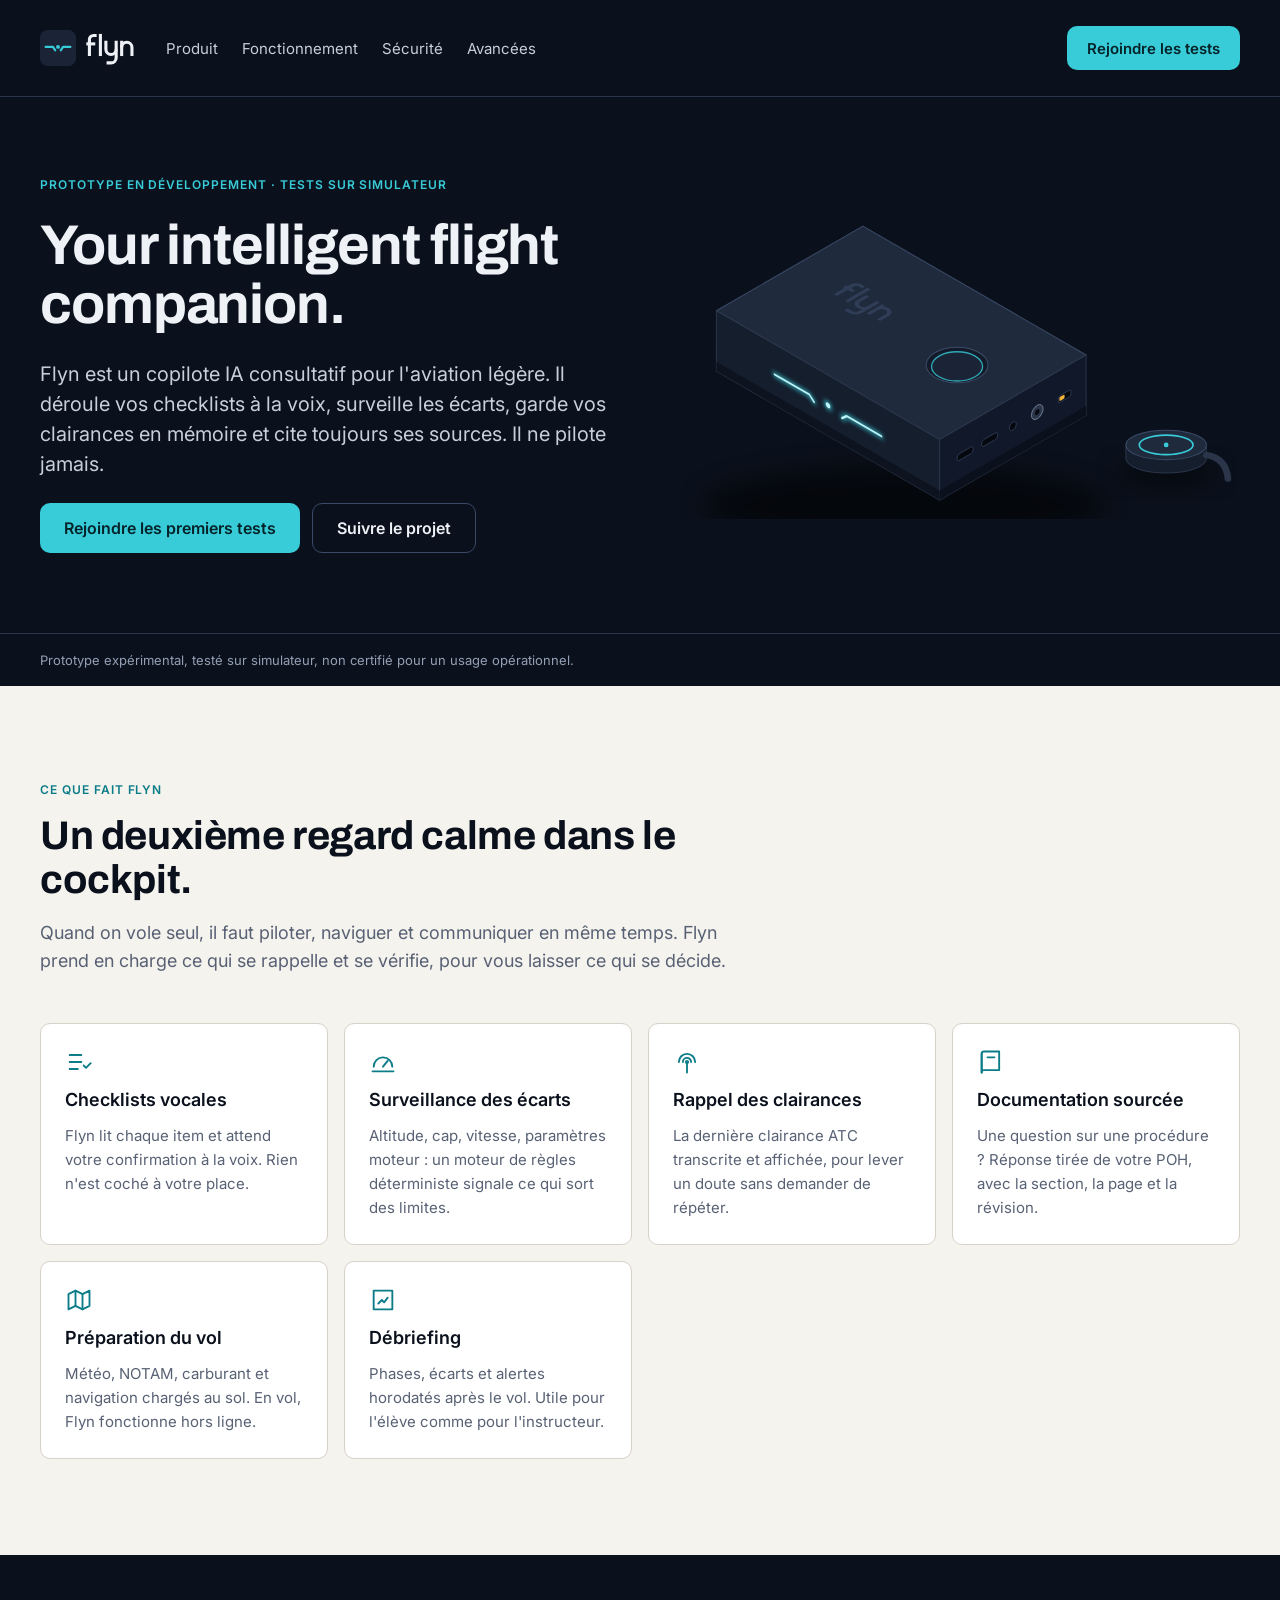
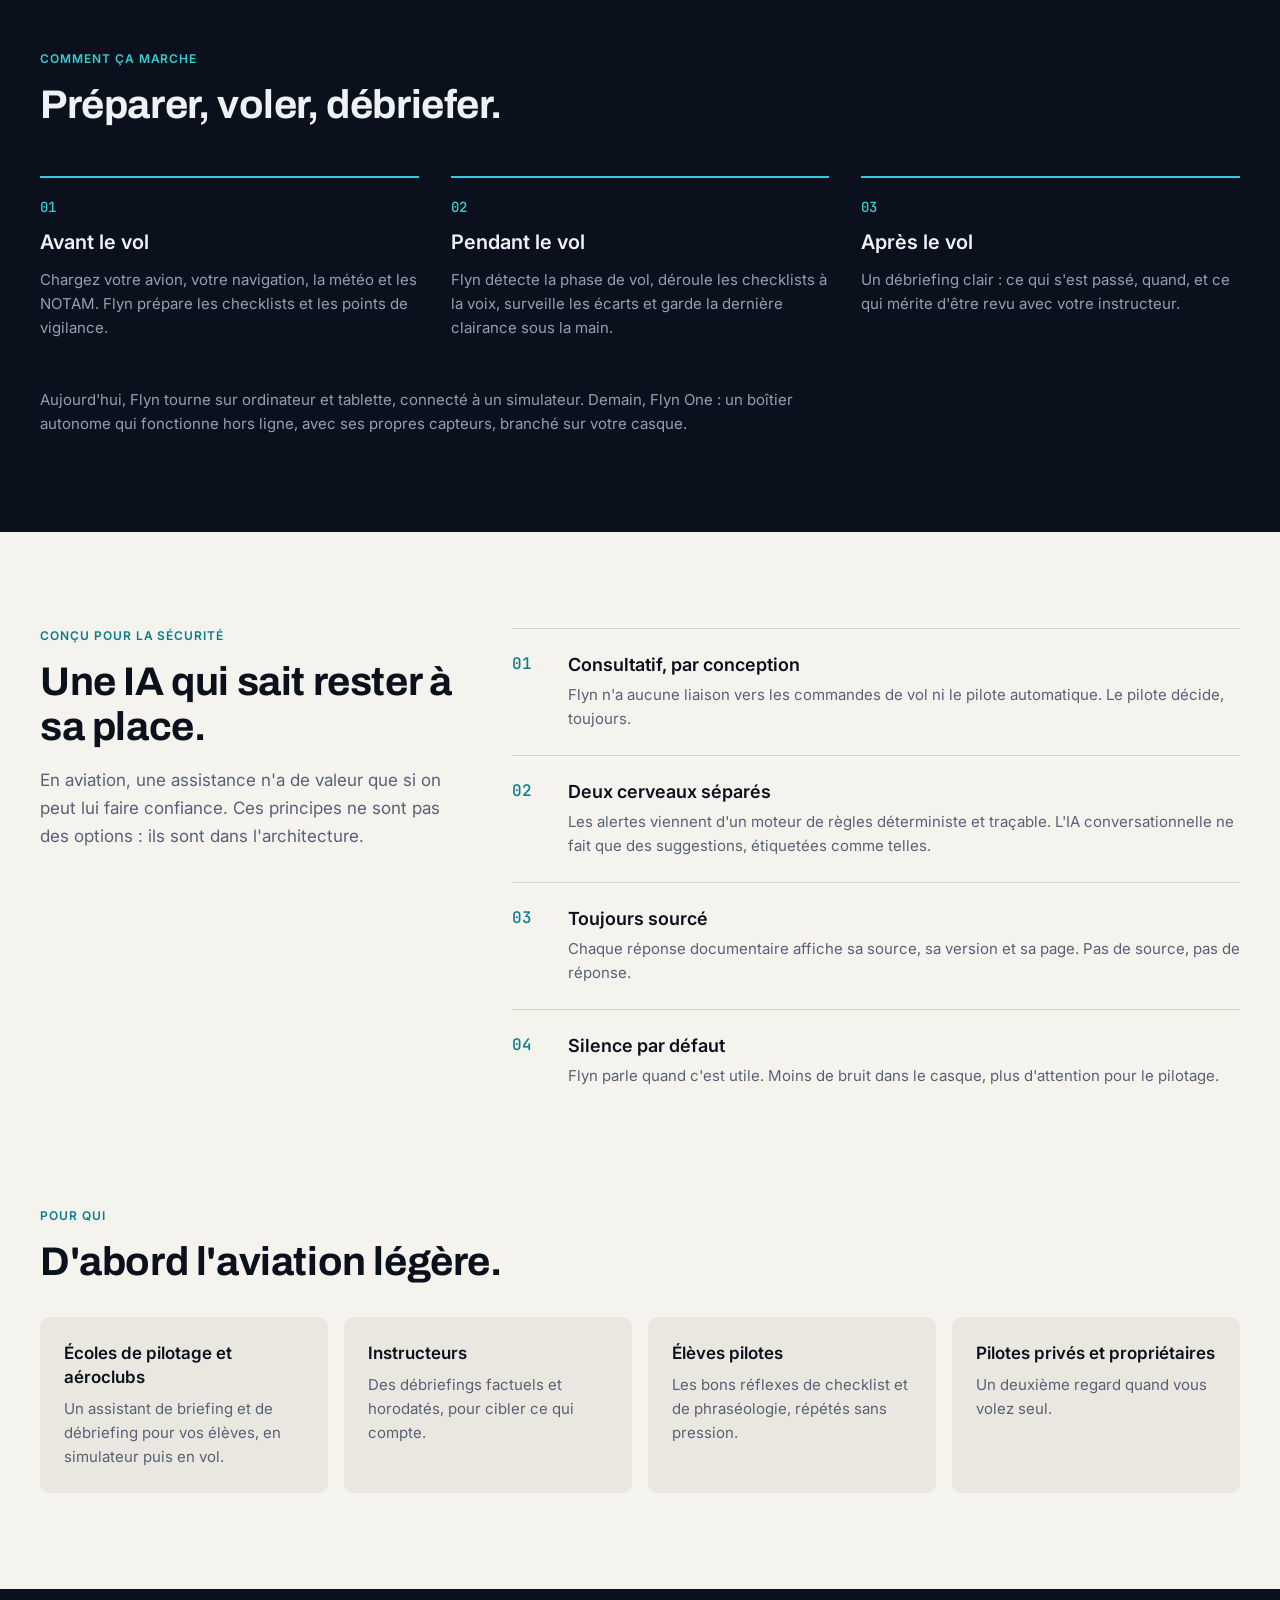
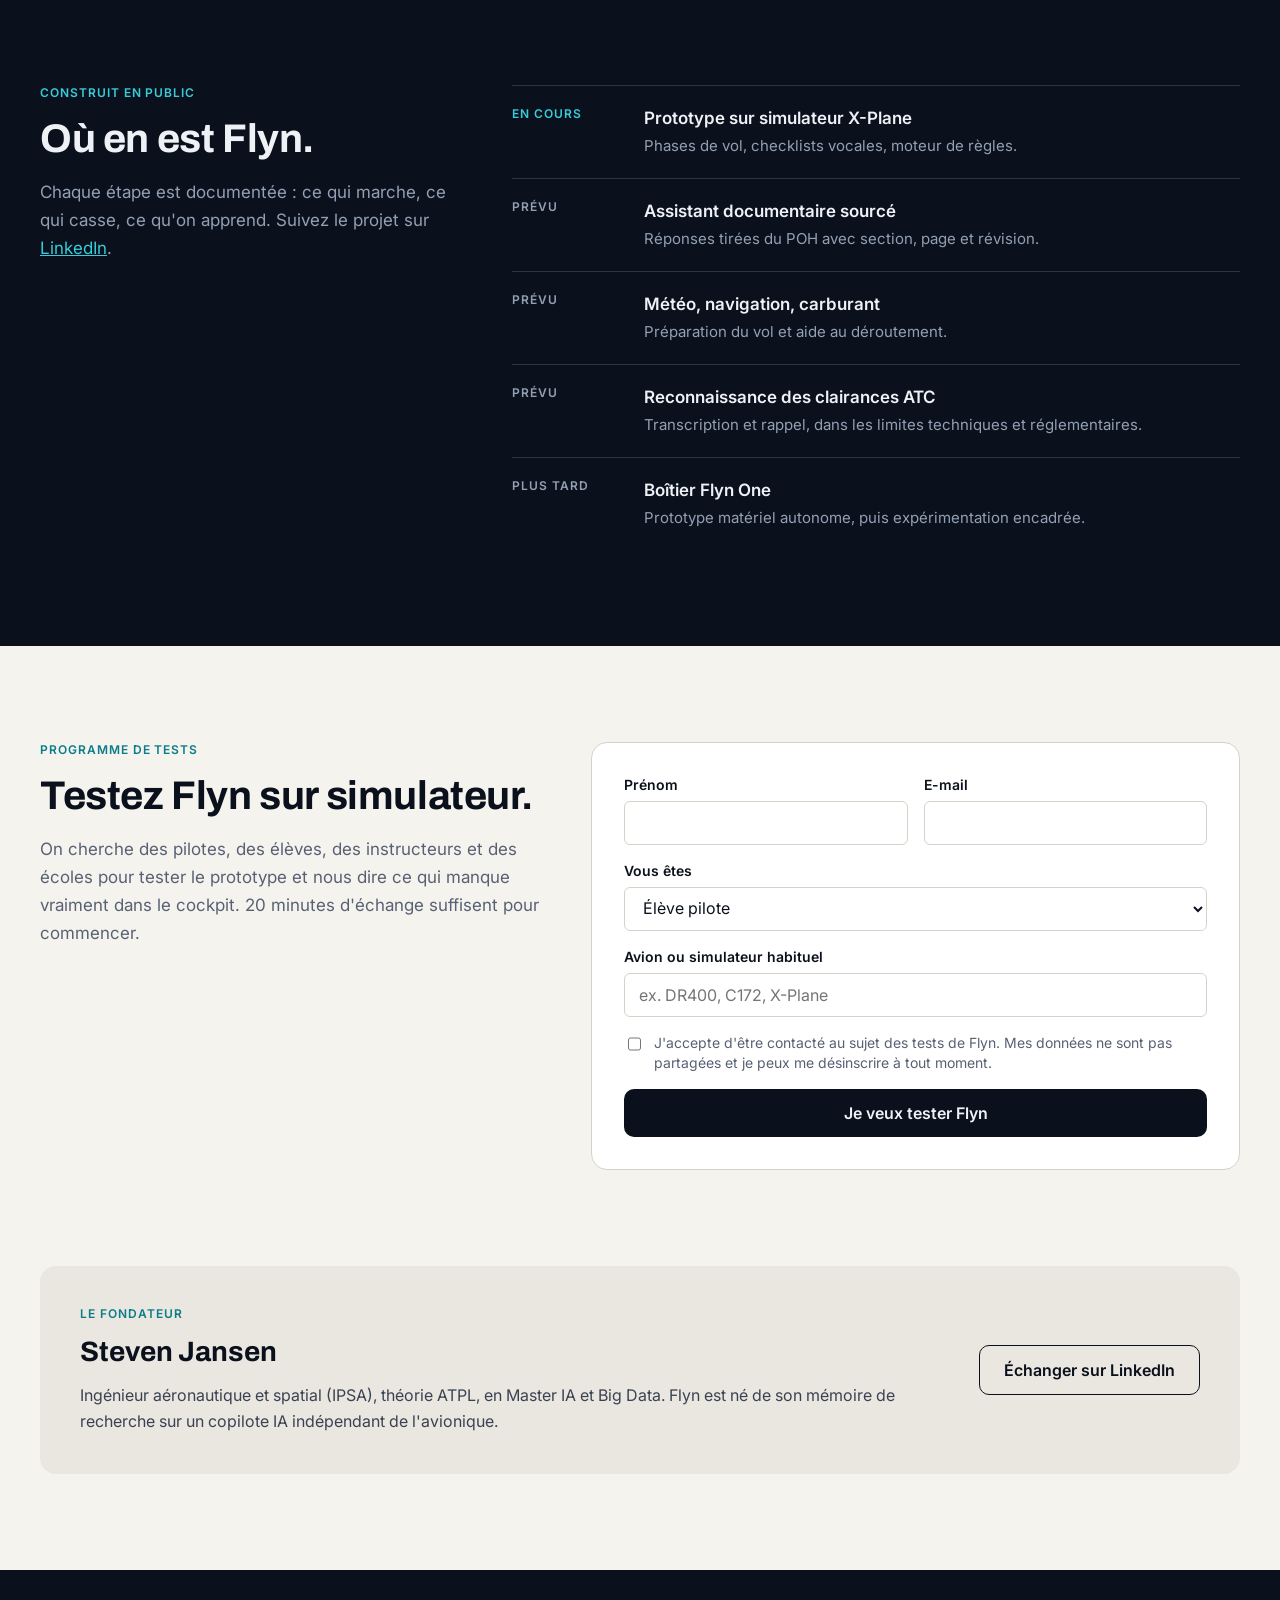
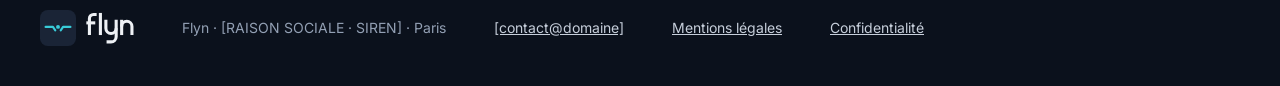
==== index.html @ 6ef04bf9 "Site vitrine Flyn v0.1" ====
<!doctype html>
<html lang="fr">
<head>
<meta charset="utf-8">
<meta name="viewport" content="width=device-width, initial-scale=1">
<title>Flyn — Your intelligent flight companion</title>
<meta name="description" content="Flyn est un copilote IA consultatif pour l'aviation légère : checklists vocales, surveillance des écarts, rappel des clairances, documentation sourcée. Prototype en test sur simulateur.">
<meta property="og:title" content="Flyn — Your intelligent flight companion">
<meta property="og:description" content="Copilote IA consultatif pour l'aviation légère. Prototype en test sur simulateur.">
<meta property="og:image" content="assets/og-image.png">
<meta property="og:type" content="website">
<meta name="theme-color" content="#0b111c">
<link rel="icon" type="image/svg+xml" href="assets/flyn-mark.svg">
<link rel="apple-touch-icon" href="assets/apple-touch-icon.png">
<link rel="preconnect" href="https://fonts.googleapis.com">
<link rel="preconnect" href="https://fonts.gstatic.com" crossorigin>
<link href="https://fonts.googleapis.com/css2?family=Archivo:wght@600;700&amp;family=Inter:wght@400;600&amp;family=JetBrains+Mono:wght@500&amp;display=swap" rel="stylesheet">
<style>
body{margin:0}
html{scroll-behavior:smooth}
a{color:#0b7c88}a:hover{color:#0b111c}
a:focus-visible,button:focus-visible,input:focus-visible,select:focus-visible{outline:2px solid #38cbd8;outline-offset:2px}
</style>
</head>
<body>
<div id="top" style="background: #f5f3ee; color: #0b111c; font-family: Inter, system-ui, sans-serif">
  <header style="background: #0b111c; border-bottom: 1px solid #2a3549">
    <div style="max-width: 1200px; margin: 0 auto; padding: 0 1.5rem; min-height: 4.5rem; display: flex; flex-wrap: wrap; align-items: center; gap: 1rem 2rem; padding-top: 0.75rem; padding-bottom: 0.75rem">
      <a href="#top" aria-label="Flyn, accueil" style="display: flex; align-items: center; gap: 10px; text-decoration: none"><svg width="36" height="36" viewBox="0 0 64 64" aria-hidden="true"><rect width="64" height="64" rx="14" fill="#1a2436"/><g fill="none" stroke="#38cbd8" stroke-width="4" stroke-linecap="round" stroke-linejoin="round"><path d="M10 30 H23 L27 36"/><path d="M54 30 H41 L37 36"/></g><circle cx="32" cy="30" r="3.5" fill="#38cbd8"/></svg><svg width="48" height="33" viewBox="0 0 140 96" aria-hidden="true"><g fill="none" stroke="#eef1f5" stroke-width="9"><path d="M10 70 V22 A12 12 0 0 1 22 10 H31"/><path d="M1 34.5 H27"/><path d="M42 5.5 V70"/><path d="M58 25.5 V50.5 A15 15 0 0 0 88 50.5"/><path d="M88 25.5 V75 A15 15 0 0 1 73 90 H60"/><path d="M104 25.5 V70"/><path d="M104 45 A15 15 0 0 1 134 45 V70"/></g></svg></a>
      <nav aria-label="Navigation principale" style="display: flex; flex-wrap: wrap; gap: 0.5rem 1.5rem; font-size: 0.9375rem">
        <a href="#produit" style="color: #c7cfdb; text-decoration: none">Produit</a>
        <a href="#fonctionnement" style="color: #c7cfdb; text-decoration: none">Fonctionnement</a>
        <a href="#securite" style="color: #c7cfdb; text-decoration: none">Sécurité</a>
        <a href="#avancees" style="color: #c7cfdb; text-decoration: none">Avancées</a>
      </nav>
      <a href="#tests" style="margin-left: auto; min-height: 2.75rem; display: flex; align-items: center; padding: 0 1.25rem; border-radius: 10px; background: #38cbd8; color: #04242a; font-weight: 600; font-size: 0.9375rem; text-decoration: none">Rejoindre les tests</a>
    </div>
  </header>
  <section style="background: #0b111c; color: #eef1f5">
    <div style="max-width: 1200px; margin: 0 auto; padding: 0 1.5rem; display: flex; flex-wrap: wrap; align-items: center; gap: 2rem; padding-top: 5rem; padding-bottom: 5rem">
      <div style="flex: 1 1 420px; min-width: 0; display: flex; flex-direction: column; gap: 1.5rem">
        <span style="font-size: 0.75rem; line-height: 1rem; font-weight: 600; letter-spacing: 0.08em; color: #38cbd8">PROTOTYPE EN DÉVELOPPEMENT · TESTS SUR SIMULATEUR</span>
        <h1 style="margin: 0; font-family: Archivo, sans-serif; font-size: clamp(2.25rem, 7vw, 3.5rem); line-height: 1.05; font-weight: 700; letter-spacing: -0.02em">Your intelligent flight companion.</h1>
        <p style="margin: 0; font-size: 1.25rem; line-height: 1.875rem; color: #c7cfdb">Flyn est un copilote IA consultatif pour l'aviation légère. Il déroule vos checklists à la voix, surveille les écarts, garde vos clairances en mémoire et cite toujours ses sources. Il ne pilote jamais.</p>
        <div style="display: flex; flex-wrap: wrap; gap: 0.75rem">
          <a href="#tests" style="min-height: 3rem; display: flex; align-items: center; padding: 0 1.5rem; border-radius: 10px; background: #38cbd8; color: #04242a; font-weight: 600; text-decoration: none">Rejoindre les premiers tests</a>
          <a href="#avancees" style="min-height: 3rem; display: flex; align-items: center; padding: 0 1.5rem; border-radius: 10px; border: 1px solid #3a4a66; color: #eef1f5; font-weight: 600; text-decoration: none">Suivre le projet</a>
        </div>
      </div>
      <div style="flex: 1 1 420px; min-width: 0; display: flex; justify-content: center"><svg width="100%" height="auto" style="display: block; max-width: 640px; width: 100%; height: auto" viewBox="170 320 870 460" role="img" aria-label="Rendu conceptuel du boîtier Flyn One et du bouton Flyn PTT">
      <defs>
        <filter id="glowsite" x="-50%" y="-200%" width="200%" height="500%"><feGaussianBlur stdDeviation="4"/></filter>
        <filter id="softsite" x="-20%" y="-50%" width="140%" height="200%"><feGaussianBlur stdDeviation="18"/></filter>
      </defs>
      <ellipse cx="540" cy="760" rx="300" ry="60" fill="#000000" opacity="0.55" filter="url(#softsite)"/>
      <ellipse cx="930" cy="712" rx="75" ry="20" fill="#000000" opacity="0.5" filter="url(#softsite)"/>
      <!-- top face -->
      <path d="M260 470 L592.5 662 L810.7 536 L478.2 344 Z" fill="#1f2a3d" stroke="#3a4a66" stroke-width="1.5" stroke-linejoin="round"/>
      <!-- front face -->
      <path d="M260 470 L592.5 662 L592.5 752 L260 560 Z" fill="#151e2d" stroke="#2a3549" stroke-width="1.5" stroke-linejoin="round"/>
      <!-- side face -->
      <path d="M592.5 662 L810.7 536 L810.7 626 L592.5 752 Z" fill="#10182a" stroke="#2a3549" stroke-width="1.5" stroke-linejoin="round"/>
      <!-- front details: bumper and horizon light bar -->
      <g transform="matrix(0.866 0.5 0 1 260 470)">
        <rect x="0" y="76" width="384" height="14" fill="#0d1420"/>
        <g filter="url(#glowsite)" opacity="0.9">
          <path d="M100 45 H160 L168 52 M284 45 H224 L216 52" stroke="#38cbd8" stroke-width="6" fill="none" stroke-linecap="round" stroke-linejoin="round"/>
          <circle cx="192" cy="45" r="6" fill="#38cbd8"/>
        </g>
        <path d="M100 45 H160 L168 52 M284 45 H224 L216 52" stroke="#bff3f8" stroke-width="3" fill="none" stroke-linecap="round" stroke-linejoin="round"/>
        <circle cx="192" cy="45" r="4" fill="#bff3f8"/>
      </g>
      <!-- side ports -->
      <g transform="matrix(0.866 -0.5 0 1 592.5 662)">
        <rect x="0" y="76" width="252" height="14" fill="#0b111c"/>
        <rect x="30" y="38" width="28" height="10" rx="5" fill="#05080e" stroke="#3a4a66"/>
        <rect x="72" y="38" width="28" height="10" rx="5" fill="#05080e" stroke="#3a4a66"/>
        <circle cx="126" cy="43" r="6" fill="#05080e" stroke="#3a4a66"/>
        <circle cx="168" cy="43" r="10" fill="#2a3549" stroke="#93a0b4"/>
        <circle cx="168" cy="43" r="4" fill="#05080e"/>
        <rect x="204" y="38" width="22" height="10" rx="3" fill="#05080e" stroke="#3a4a66"/>
        <rect x="206" y="40" width="9" height="6" rx="2" fill="#f2b33d"/>
      </g>
      <!-- engraved wordmark on top -->
      <g transform="translate(468.3 422.9) matrix(0.866 0.5 -0.866 0.5 0 0) scale(0.6)" fill="none" stroke="#2f3d56" stroke-width="9">
        <path d="M10 70 V22 A12 12 0 0 1 22 10 H31"/><path d="M1 34.5 H27"/><path d="M42 5.5 V70"/><path d="M58 25.5 V50.5 A15 15 0 0 0 88 50.5"/><path d="M88 25.5 V75 A15 15 0 0 1 73 90 H60"/><path d="M104 25.5 V70"/><path d="M104 45 A15 15 0 0 1 134 45 V70"/>
      </g>
      <!-- talk button -->
      <ellipse cx="618.5" cy="551" rx="46" ry="26.5" fill="#131b2a" stroke="#3a4a66" stroke-width="1.5"/>
      <ellipse cx="618.5" cy="553" rx="38" ry="21.8" fill="#1a2436"/>
      <ellipse cx="618.5" cy="553" rx="38" ry="21.8" fill="none" stroke="#38cbd8" stroke-width="2" opacity="0.8"/>
      <!-- Flyn PTT puck -->
      <path d="M870 670 V690 A60 22 0 0 0 990 690 V670 Z" fill="#151e2d" stroke="#2a3549" stroke-width="1.5"/>
      <ellipse cx="930" cy="670" rx="60" ry="22" fill="#1f2a3d" stroke="#3a4a66" stroke-width="1.5"/>
      <ellipse cx="930" cy="670" rx="40" ry="14.5" fill="none" stroke="#38cbd8" stroke-width="2.5"/>
      <circle cx="930" cy="670" r="3.5" fill="#38cbd8"/>
      <path d="M990 685 C1010 688 1020 700 1022 720" stroke="#2a3549" stroke-width="10" fill="none" stroke-linecap="round"/>
    </svg></div>
    </div>
    <div style="border-top: 1px solid #2a3549"><p style="max-width: 1200px; margin: 0 auto; padding: 0 1.5rem; margin: 0 auto; padding-top: 1rem; padding-bottom: 1rem; font-size: 0.8125rem; line-height: 1.25rem; color: #93a0b4">Prototype expérimental, testé sur simulateur, non certifié pour un usage opérationnel.</p></div>
  </section>
  <section id="produit" style="padding: 6rem 0">
    <div style="max-width: 1200px; margin: 0 auto; padding: 0 1.5rem; display: flex; flex-direction: column; gap: 3rem">
      <div style="display: flex; flex-direction: column; gap: 1rem; max-width: 720px"><span style="font-size: 0.75rem; line-height: 1rem; font-weight: 600; letter-spacing: 0.08em; color: #0b7c88">CE QUE FAIT FLYN</span><h2 style="margin: 0; font-family: Archivo, sans-serif; font-size: clamp(1.875rem, 5vw, 2.5rem); line-height: 1.12; font-weight: 700; letter-spacing: -0.01em">Un deuxième regard calme dans le cockpit.</h2><p style="margin: 0; font-size: 1.125rem; line-height: 1.75rem; color: #586174">Quand on vole seul, il faut piloter, naviguer et communiquer en même temps. Flyn prend en charge ce qui se rappelle et se vérifie, pour vous laisser ce qui se décide.</p></div>
      <div style="display: grid; grid-template-columns: repeat(auto-fit, minmax(260px, 1fr)); gap: 1rem"><div style="display: flex; flex-direction: column; gap: 0.75rem; padding: 1.5rem; border: 1px solid #d6d2c8; border-radius: 10px; background: #ffffff"><svg width="28" height="28" viewBox="0 0 24 24" fill="none" stroke="#0b7c88" stroke-width="1.6" stroke-linecap="round" stroke-linejoin="round" aria-hidden="true"><path d="M4 6h10M4 12h10M4 18h7"/><path d="M16 15l2 2 4-4"/></svg><h3 style="margin: 0; font-size: 1.125rem; line-height: 1.5rem; font-weight: 600">Checklists vocales</h3><p style="margin: 0; font-size: 0.9375rem; line-height: 1.5rem; color: #586174">Flyn lit chaque item et attend votre confirmation à la voix. Rien n'est coché à votre place.</p></div><div style="display: flex; flex-direction: column; gap: 0.75rem; padding: 1.5rem; border: 1px solid #d6d2c8; border-radius: 10px; background: #ffffff"><svg width="28" height="28" viewBox="0 0 24 24" fill="none" stroke="#0b7c88" stroke-width="1.6" stroke-linecap="round" stroke-linejoin="round" aria-hidden="true"><path d="M4 16a8 8 0 0 1 16 0"/><path d="M12 16l4-5"/><path d="M3 20h18"/></svg><h3 style="margin: 0; font-size: 1.125rem; line-height: 1.5rem; font-weight: 600">Surveillance des écarts</h3><p style="margin: 0; font-size: 0.9375rem; line-height: 1.5rem; color: #586174">Altitude, cap, vitesse, paramètres moteur : un moteur de règles déterministe signale ce qui sort des limites.</p></div><div style="display: flex; flex-direction: column; gap: 0.75rem; padding: 1.5rem; border: 1px solid #d6d2c8; border-radius: 10px; background: #ffffff"><svg width="28" height="28" viewBox="0 0 24 24" fill="none" stroke="#0b7c88" stroke-width="1.6" stroke-linecap="round" stroke-linejoin="round" aria-hidden="true"><path d="M5 12a7 7 0 0 1 14 0"/><path d="M8.5 12a3.5 3.5 0 0 1 7 0"/><circle cx="12" cy="12" r="1"/><path d="M12 13v8"/></svg><h3 style="margin: 0; font-size: 1.125rem; line-height: 1.5rem; font-weight: 600">Rappel des clairances</h3><p style="margin: 0; font-size: 0.9375rem; line-height: 1.5rem; color: #586174">La dernière clairance ATC transcrite et affichée, pour lever un doute sans demander de répéter.</p></div><div style="display: flex; flex-direction: column; gap: 0.75rem; padding: 1.5rem; border: 1px solid #d6d2c8; border-radius: 10px; background: #ffffff"><svg width="28" height="28" viewBox="0 0 24 24" fill="none" stroke="#0b7c88" stroke-width="1.6" stroke-linecap="round" stroke-linejoin="round" aria-hidden="true"><path d="M4 5a2 2 0 0 1 2-2h13v16H6a2 2 0 0 0-2 2z"/><path d="M4 21V5"/><path d="M9 8h6"/></svg><h3 style="margin: 0; font-size: 1.125rem; line-height: 1.5rem; font-weight: 600">Documentation sourcée</h3><p style="margin: 0; font-size: 0.9375rem; line-height: 1.5rem; color: #586174">Une question sur une procédure ? Réponse tirée de votre POH, avec la section, la page et la révision.</p></div><div style="display: flex; flex-direction: column; gap: 0.75rem; padding: 1.5rem; border: 1px solid #d6d2c8; border-radius: 10px; background: #ffffff"><svg width="28" height="28" viewBox="0 0 24 24" fill="none" stroke="#0b7c88" stroke-width="1.6" stroke-linecap="round" stroke-linejoin="round" aria-hidden="true"><path d="M3 7l6-3 6 3 6-3v13l-6 3-6-3-6 3z"/><path d="M9 4v13M15 7v13"/></svg><h3 style="margin: 0; font-size: 1.125rem; line-height: 1.5rem; font-weight: 600">Préparation du vol</h3><p style="margin: 0; font-size: 0.9375rem; line-height: 1.5rem; color: #586174">Météo, NOTAM, carburant et navigation chargés au sol. En vol, Flyn fonctionne hors ligne.</p></div><div style="display: flex; flex-direction: column; gap: 0.75rem; padding: 1.5rem; border: 1px solid #d6d2c8; border-radius: 10px; background: #ffffff"><svg width="28" height="28" viewBox="0 0 24 24" fill="none" stroke="#0b7c88" stroke-width="1.6" stroke-linecap="round" stroke-linejoin="round" aria-hidden="true"><path d="M4 4h16v16H4z"/><path d="M8 15l3-3 2 2 3-4"/></svg><h3 style="margin: 0; font-size: 1.125rem; line-height: 1.5rem; font-weight: 600">Débriefing</h3><p style="margin: 0; font-size: 0.9375rem; line-height: 1.5rem; color: #586174">Phases, écarts et alertes horodatés après le vol. Utile pour l'élève comme pour l'instructeur.</p></div></div>
    </div>
  </section>
  <section id="fonctionnement" style="background: #0b111c; padding: 6rem 0">
    <div style="max-width: 1200px; margin: 0 auto; padding: 0 1.5rem; display: flex; flex-direction: column; gap: 3rem">
      <div style="display: flex; flex-direction: column; gap: 1rem; max-width: 720px"><span style="font-size: 0.75rem; line-height: 1rem; font-weight: 600; letter-spacing: 0.08em; color: #38cbd8">COMMENT ÇA MARCHE</span><h2 style="margin: 0; font-family: Archivo, sans-serif; font-size: clamp(1.875rem, 5vw, 2.5rem); line-height: 1.12; font-weight: 700; letter-spacing: -0.01em; color: #eef1f5">Préparer, voler, débriefer.</h2></div>
      <div style="display: grid; grid-template-columns: repeat(auto-fit, minmax(260px, 1fr)); gap: 2rem"><div style="display: flex; flex-direction: column; gap: 0.75rem; padding-top: 1.25rem; border-top: 2px solid #38cbd8"><span style="font-family: 'JetBrains Mono', monospace; font-weight: 500; font-size: 0.875rem; color: #38cbd8">01</span><h3 style="margin: 0; font-size: 1.25rem; line-height: 1.75rem; font-weight: 600; color: #eef1f5">Avant le vol</h3><p style="margin: 0; font-size: 0.9375rem; line-height: 1.5rem; color: #93a0b4">Chargez votre avion, votre navigation, la météo et les NOTAM. Flyn prépare les checklists et les points de vigilance.</p></div><div style="display: flex; flex-direction: column; gap: 0.75rem; padding-top: 1.25rem; border-top: 2px solid #38cbd8"><span style="font-family: 'JetBrains Mono', monospace; font-weight: 500; font-size: 0.875rem; color: #38cbd8">02</span><h3 style="margin: 0; font-size: 1.25rem; line-height: 1.75rem; font-weight: 600; color: #eef1f5">Pendant le vol</h3><p style="margin: 0; font-size: 0.9375rem; line-height: 1.5rem; color: #93a0b4">Flyn détecte la phase de vol, déroule les checklists à la voix, surveille les écarts et garde la dernière clairance sous la main.</p></div><div style="display: flex; flex-direction: column; gap: 0.75rem; padding-top: 1.25rem; border-top: 2px solid #38cbd8"><span style="font-family: 'JetBrains Mono', monospace; font-weight: 500; font-size: 0.875rem; color: #38cbd8">03</span><h3 style="margin: 0; font-size: 1.25rem; line-height: 1.75rem; font-weight: 600; color: #eef1f5">Après le vol</h3><p style="margin: 0; font-size: 0.9375rem; line-height: 1.5rem; color: #93a0b4">Un débriefing clair : ce qui s'est passé, quand, et ce qui mérite d'être revu avec votre instructeur.</p></div></div>
      <p style="margin: 0; font-size: 0.9375rem; line-height: 1.5rem; color: #93a0b4; max-width: 760px">Aujourd'hui, Flyn tourne sur ordinateur et tablette, connecté à un simulateur. Demain, Flyn One : un boîtier autonome qui fonctionne hors ligne, avec ses propres capteurs, branché sur votre casque.</p>
    </div>
  </section>
  <section id="securite" style="padding: 6rem 0">
    <div style="max-width: 1200px; margin: 0 auto; padding: 0 1.5rem; display: flex; flex-wrap: wrap; gap: 3rem">
      <div style="flex: 1 1 320px; min-width: 0; display: flex; flex-direction: column; gap: 1rem"><span style="font-size: 0.75rem; line-height: 1rem; font-weight: 600; letter-spacing: 0.08em; color: #0b7c88">CONÇU POUR LA SÉCURITÉ</span><h2 style="margin: 0; font-family: Archivo, sans-serif; font-size: clamp(1.875rem, 5vw, 2.5rem); line-height: 1.12; font-weight: 700; letter-spacing: -0.01em">Une IA qui sait rester à sa place.</h2><p style="margin: 0; font-size: 1.0625rem; line-height: 1.75rem; color: #586174">En aviation, une assistance n'a de valeur que si on peut lui faire confiance. Ces principes ne sont pas des options : ils sont dans l'architecture.</p></div>
      <div style="flex: 2 1 520px; min-width: 0; display: flex; flex-direction: column"><div style="display: grid; grid-template-columns: 2.5rem 1fr; gap: 1rem; padding: 1.5rem 0; border-top: 1px solid #d6d2c8"><span style="font-family: 'JetBrains Mono', monospace; font-weight: 500; color: #0b7c88">01</span><div style="display: flex; flex-direction: column; gap: 0.375rem"><h3 style="margin: 0; font-size: 1.125rem; line-height: 1.5rem; font-weight: 600">Consultatif, par conception</h3><p style="margin: 0; font-size: 0.9375rem; line-height: 1.5rem; color: #586174">Flyn n'a aucune liaison vers les commandes de vol ni le pilote automatique. Le pilote décide, toujours.</p></div></div><div style="display: grid; grid-template-columns: 2.5rem 1fr; gap: 1rem; padding: 1.5rem 0; border-top: 1px solid #d6d2c8"><span style="font-family: 'JetBrains Mono', monospace; font-weight: 500; color: #0b7c88">02</span><div style="display: flex; flex-direction: column; gap: 0.375rem"><h3 style="margin: 0; font-size: 1.125rem; line-height: 1.5rem; font-weight: 600">Deux cerveaux séparés</h3><p style="margin: 0; font-size: 0.9375rem; line-height: 1.5rem; color: #586174">Les alertes viennent d'un moteur de règles déterministe et traçable. L'IA conversationnelle ne fait que des suggestions, étiquetées comme telles.</p></div></div><div style="display: grid; grid-template-columns: 2.5rem 1fr; gap: 1rem; padding: 1.5rem 0; border-top: 1px solid #d6d2c8"><span style="font-family: 'JetBrains Mono', monospace; font-weight: 500; color: #0b7c88">03</span><div style="display: flex; flex-direction: column; gap: 0.375rem"><h3 style="margin: 0; font-size: 1.125rem; line-height: 1.5rem; font-weight: 600">Toujours sourcé</h3><p style="margin: 0; font-size: 0.9375rem; line-height: 1.5rem; color: #586174">Chaque réponse documentaire affiche sa source, sa version et sa page. Pas de source, pas de réponse.</p></div></div><div style="display: grid; grid-template-columns: 2.5rem 1fr; gap: 1rem; padding: 1.5rem 0; border-top: 1px solid #d6d2c8"><span style="font-family: 'JetBrains Mono', monospace; font-weight: 500; color: #0b7c88">04</span><div style="display: flex; flex-direction: column; gap: 0.375rem"><h3 style="margin: 0; font-size: 1.125rem; line-height: 1.5rem; font-weight: 600">Silence par défaut</h3><p style="margin: 0; font-size: 0.9375rem; line-height: 1.5rem; color: #586174">Flyn parle quand c'est utile. Moins de bruit dans le casque, plus d'attention pour le pilotage.</p></div></div></div>
    </div>
  </section>
  <section style="padding: 0 0 6rem">
    <div style="max-width: 1200px; margin: 0 auto; padding: 0 1.5rem; display: flex; flex-direction: column; gap: 2rem">
      <div style="display: flex; flex-direction: column; gap: 1rem"><span style="font-size: 0.75rem; line-height: 1rem; font-weight: 600; letter-spacing: 0.08em; color: #0b7c88">POUR QUI</span><h2 style="margin: 0; font-family: Archivo, sans-serif; font-size: clamp(1.875rem, 5vw, 2.5rem); line-height: 1.12; font-weight: 700; letter-spacing: -0.01em">D'abord l'aviation légère.</h2></div>
      <div style="display: grid; grid-template-columns: repeat(auto-fit, minmax(240px, 1fr)); gap: 1rem"><div style="display: flex; flex-direction: column; gap: 0.5rem; padding: 1.5rem; border-radius: 10px; background: #eae7e0"><h3 style="margin: 0; font-size: 1.0625rem; line-height: 1.5rem; font-weight: 600">Écoles de pilotage et aéroclubs</h3><p style="margin: 0; font-size: 0.9375rem; line-height: 1.5rem; color: #586174">Un assistant de briefing et de débriefing pour vos élèves, en simulateur puis en vol.</p></div><div style="display: flex; flex-direction: column; gap: 0.5rem; padding: 1.5rem; border-radius: 10px; background: #eae7e0"><h3 style="margin: 0; font-size: 1.0625rem; line-height: 1.5rem; font-weight: 600">Instructeurs</h3><p style="margin: 0; font-size: 0.9375rem; line-height: 1.5rem; color: #586174">Des débriefings factuels et horodatés, pour cibler ce qui compte.</p></div><div style="display: flex; flex-direction: column; gap: 0.5rem; padding: 1.5rem; border-radius: 10px; background: #eae7e0"><h3 style="margin: 0; font-size: 1.0625rem; line-height: 1.5rem; font-weight: 600">Élèves pilotes</h3><p style="margin: 0; font-size: 0.9375rem; line-height: 1.5rem; color: #586174">Les bons réflexes de checklist et de phraséologie, répétés sans pression.</p></div><div style="display: flex; flex-direction: column; gap: 0.5rem; padding: 1.5rem; border-radius: 10px; background: #eae7e0"><h3 style="margin: 0; font-size: 1.0625rem; line-height: 1.5rem; font-weight: 600">Pilotes privés et propriétaires</h3><p style="margin: 0; font-size: 0.9375rem; line-height: 1.5rem; color: #586174">Un deuxième regard quand vous volez seul.</p></div></div>
    </div>
  </section>
  <section id="avancees" style="background: #0b111c; padding: 6rem 0">
    <div style="max-width: 1200px; margin: 0 auto; padding: 0 1.5rem; display: flex; flex-wrap: wrap; gap: 3rem">
      <div style="flex: 1 1 320px; min-width: 0; display: flex; flex-direction: column; gap: 1rem"><span style="font-size: 0.75rem; line-height: 1rem; font-weight: 600; letter-spacing: 0.08em; color: #38cbd8">CONSTRUIT EN PUBLIC</span><h2 style="margin: 0; font-family: Archivo, sans-serif; font-size: clamp(1.875rem, 5vw, 2.5rem); line-height: 1.12; font-weight: 700; letter-spacing: -0.01em; color: #eef1f5">Où en est Flyn.</h2><p style="margin: 0; font-size: 1.0625rem; line-height: 1.75rem; color: #93a0b4">Chaque étape est documentée : ce qui marche, ce qui casse, ce qu'on apprend. Suivez le projet sur <a href="[LIEN LINKEDIN]" style="color: #38cbd8">LinkedIn</a>.</p></div>
      <div style="flex: 2 1 520px; min-width: 0; display: flex; flex-direction: column"><div style="display: grid; grid-template-columns: minmax(0, 7rem) minmax(0, 1fr); gap: 1.25rem; padding: 1.25rem 0; border-top: 1px solid #2a3549"><span style="font-size: 0.75rem; line-height: 1rem; font-weight: 600; letter-spacing: 0.08em; color: #38cbd8">EN COURS</span><div style="display: flex; flex-direction: column; gap: 0.25rem"><span style="font-size: 1.0625rem; line-height: 1.5rem; font-weight: 600; color: #eef1f5">Prototype sur simulateur X-Plane</span><span style="font-size: 0.9375rem; line-height: 1.5rem; color: #93a0b4">Phases de vol, checklists vocales, moteur de règles.</span></div></div><div style="display: grid; grid-template-columns: minmax(0, 7rem) minmax(0, 1fr); gap: 1.25rem; padding: 1.25rem 0; border-top: 1px solid #2a3549"><span style="font-size: 0.75rem; line-height: 1rem; font-weight: 600; letter-spacing: 0.08em; color: #93a0b4">PRÉVU</span><div style="display: flex; flex-direction: column; gap: 0.25rem"><span style="font-size: 1.0625rem; line-height: 1.5rem; font-weight: 600; color: #eef1f5">Assistant documentaire sourcé</span><span style="font-size: 0.9375rem; line-height: 1.5rem; color: #93a0b4">Réponses tirées du POH avec section, page et révision.</span></div></div><div style="display: grid; grid-template-columns: minmax(0, 7rem) minmax(0, 1fr); gap: 1.25rem; padding: 1.25rem 0; border-top: 1px solid #2a3549"><span style="font-size: 0.75rem; line-height: 1rem; font-weight: 600; letter-spacing: 0.08em; color: #93a0b4">PRÉVU</span><div style="display: flex; flex-direction: column; gap: 0.25rem"><span style="font-size: 1.0625rem; line-height: 1.5rem; font-weight: 600; color: #eef1f5">Météo, navigation, carburant</span><span style="font-size: 0.9375rem; line-height: 1.5rem; color: #93a0b4">Préparation du vol et aide au déroutement.</span></div></div><div style="display: grid; grid-template-columns: minmax(0, 7rem) minmax(0, 1fr); gap: 1.25rem; padding: 1.25rem 0; border-top: 1px solid #2a3549"><span style="font-size: 0.75rem; line-height: 1rem; font-weight: 600; letter-spacing: 0.08em; color: #93a0b4">PRÉVU</span><div style="display: flex; flex-direction: column; gap: 0.25rem"><span style="font-size: 1.0625rem; line-height: 1.5rem; font-weight: 600; color: #eef1f5">Reconnaissance des clairances ATC</span><span style="font-size: 0.9375rem; line-height: 1.5rem; color: #93a0b4">Transcription et rappel, dans les limites techniques et réglementaires.</span></div></div><div style="display: grid; grid-template-columns: minmax(0, 7rem) minmax(0, 1fr); gap: 1.25rem; padding: 1.25rem 0; border-top: 1px solid #2a3549"><span style="font-size: 0.75rem; line-height: 1rem; font-weight: 600; letter-spacing: 0.08em; color: #93a0b4">PLUS TARD</span><div style="display: flex; flex-direction: column; gap: 0.25rem"><span style="font-size: 1.0625rem; line-height: 1.5rem; font-weight: 600; color: #eef1f5">Boîtier Flyn One</span><span style="font-size: 0.9375rem; line-height: 1.5rem; color: #93a0b4">Prototype matériel autonome, puis expérimentation encadrée.</span></div></div></div>
    </div>
  </section>
  <section id="tests" style="padding: 6rem 0">
    <div style="max-width: 1200px; margin: 0 auto; padding: 0 1.5rem; display: flex; flex-wrap: wrap; gap: 3rem">
      <div style="flex: 1 1 340px; min-width: 0; display: flex; flex-direction: column; gap: 1rem"><span style="font-size: 0.75rem; line-height: 1rem; font-weight: 600; letter-spacing: 0.08em; color: #0b7c88">PROGRAMME DE TESTS</span><h2 style="margin: 0; font-family: Archivo, sans-serif; font-size: clamp(1.875rem, 5vw, 2.5rem); line-height: 1.12; font-weight: 700; letter-spacing: -0.01em">Testez Flyn sur simulateur.</h2><p style="margin: 0; font-size: 1.0625rem; line-height: 1.75rem; color: #586174">On cherche des pilotes, des élèves, des instructeurs et des écoles pour tester le prototype et nous dire ce qui manque vraiment dans le cockpit. 20 minutes d'échange suffisent pour commencer.</p></div>
      <form action="[URL_DU_FORMULAIRE]" method="POST" style="flex: 1 1 420px; min-width: 0; display: flex; flex-direction: column; gap: 1rem; padding: 2rem; border: 1px solid #d6d2c8; border-radius: 16px; background: #ffffff">
        <div style="display: grid; grid-template-columns: repeat(auto-fit, minmax(180px, 1fr)); gap: 1rem">
          <label style="display: flex; flex-direction: column; gap: 0.375rem; font-size: 0.875rem; line-height: 1.25rem; font-weight: 600">Prénom<input type="text" name="prenom" autocomplete="given-name" style="height: 2.75rem; box-sizing: border-box; padding: 0 0.875rem; border: 1px solid #d6d2c8; border-radius: 6px; background: #ffffff; font-family: Inter, sans-serif; font-size: 1rem; color: #0b111c"></label>
          <label style="display: flex; flex-direction: column; gap: 0.375rem; font-size: 0.875rem; line-height: 1.25rem; font-weight: 600">E-mail<input type="email" name="email" autocomplete="email" style="height: 2.75rem; box-sizing: border-box; padding: 0 0.875rem; border: 1px solid #d6d2c8; border-radius: 6px; background: #ffffff; font-family: Inter, sans-serif; font-size: 1rem; color: #0b111c"></label>
        </div>
        <label style="display: flex; flex-direction: column; gap: 0.375rem; font-size: 0.875rem; line-height: 1.25rem; font-weight: 600">Vous êtes
          <select name="profil" style="height: 2.75rem; box-sizing: border-box; padding: 0 0.875rem; border: 1px solid #d6d2c8; border-radius: 6px; background: #ffffff; font-family: Inter, sans-serif; font-size: 1rem; color: #0b111c"><option>Élève pilote</option><option>Pilote privé</option><option>Instructeur</option><option>École ou aéroclub</option><option>Autre</option></select>
        </label>
        <label style="display: flex; flex-direction: column; gap: 0.375rem; font-size: 0.875rem; line-height: 1.25rem; font-weight: 600">Avion ou simulateur habituel<input type="text" name="avion" placeholder="ex. DR400, C172, X-Plane" style="height: 2.75rem; box-sizing: border-box; padding: 0 0.875rem; border: 1px solid #d6d2c8; border-radius: 6px; background: #ffffff; font-family: Inter, sans-serif; font-size: 1rem; color: #0b111c"></label>
        <label style="display: flex; gap: 0.625rem; align-items: flex-start; font-size: 0.875rem; line-height: 1.25rem; color: #586174"><input type="checkbox" name="consentement" style="width: 1.125rem; height: 1.125rem; margin-top: 0.125rem">J'accepte d'être contacté au sujet des tests de Flyn. Mes données ne sont pas partagées et je peux me désinscrire à tout moment.</label>
        <button type="submit" style="min-height: 3rem; border: 0; border-radius: 10px; background: #0b111c; color: #eef1f5; font-family: Inter, sans-serif; font-size: 1rem; font-weight: 600">Je veux tester Flyn</button>
      </form>
    </div>
  </section>
  <section style="padding: 0 0 6rem">
    <div style="max-width: 1200px; margin: 0 auto; padding: 0 1.5rem">
      <div style="display: flex; flex-wrap: wrap; gap: 2rem; align-items: center; padding: 2.5rem; border-radius: 16px; background: #eae7e0">
        <div style="flex: 1 1 360px; min-width: 0; display: flex; flex-direction: column; gap: 0.75rem"><span style="font-size: 0.75rem; line-height: 1rem; font-weight: 600; letter-spacing: 0.08em; color: #0b7c88">LE FONDATEUR</span><h2 style="margin: 0; font-family: Archivo, sans-serif; font-size: 1.75rem; line-height: 2.25rem; font-weight: 700">Steven Jansen</h2><p style="margin: 0; font-size: 1rem; line-height: 1.625rem; color: #3a4252">Ingénieur aéronautique et spatial (IPSA), théorie ATPL, en Master IA et Big Data. Flyn est né de son mémoire de recherche sur un copilote IA indépendant de l'avionique.</p></div>
        <a href="[LIEN LINKEDIN STEVEN]" style="min-height: 3rem; display: flex; align-items: center; padding: 0 1.5rem; border-radius: 10px; border: 1px solid #0b111c; color: #0b111c; font-weight: 600; text-decoration: none">Échanger sur LinkedIn</a>
      </div>
    </div>
  </section>
  <footer style="background: #0b111c; color: #93a0b4">
    <div style="max-width: 1200px; margin: 0 auto; padding: 0 1.5rem; display: flex; flex-wrap: wrap; gap: 1.5rem 3rem; align-items: center; padding-top: 2.5rem; padding-bottom: 2.5rem; font-size: 0.875rem; line-height: 1.25rem">
      <a href="#top" aria-label="Flyn, accueil" style="display: flex; align-items: center; gap: 10px; text-decoration: none"><svg width="36" height="36" viewBox="0 0 64 64" aria-hidden="true"><rect width="64" height="64" rx="14" fill="#1a2436"/><g fill="none" stroke="#38cbd8" stroke-width="4" stroke-linecap="round" stroke-linejoin="round"><path d="M10 30 H23 L27 36"/><path d="M54 30 H41 L37 36"/></g><circle cx="32" cy="30" r="3.5" fill="#38cbd8"/></svg><svg width="48" height="33" viewBox="0 0 140 96" aria-hidden="true"><g fill="none" stroke="#eef1f5" stroke-width="9"><path d="M10 70 V22 A12 12 0 0 1 22 10 H31"/><path d="M1 34.5 H27"/><path d="M42 5.5 V70"/><path d="M58 25.5 V50.5 A15 15 0 0 0 88 50.5"/><path d="M88 25.5 V75 A15 15 0 0 1 73 90 H60"/><path d="M104 25.5 V70"/><path d="M104 45 A15 15 0 0 1 134 45 V70"/></g></svg></a>
      <span>Flyn · [RAISON SOCIALE · SIREN] · Paris</span>
      <a href="mailto:[CONTACT@DOMAINE]" style="color: #c7cfdb">[contact@domaine]</a>
      <a href="[MENTIONS LÉGALES]" style="color: #c7cfdb">Mentions légales</a>
      <a href="[CONFIDENTIALITÉ]" style="color: #c7cfdb">Confidentialité</a>
    </div>
  </footer>
</div>
</body>
</html>
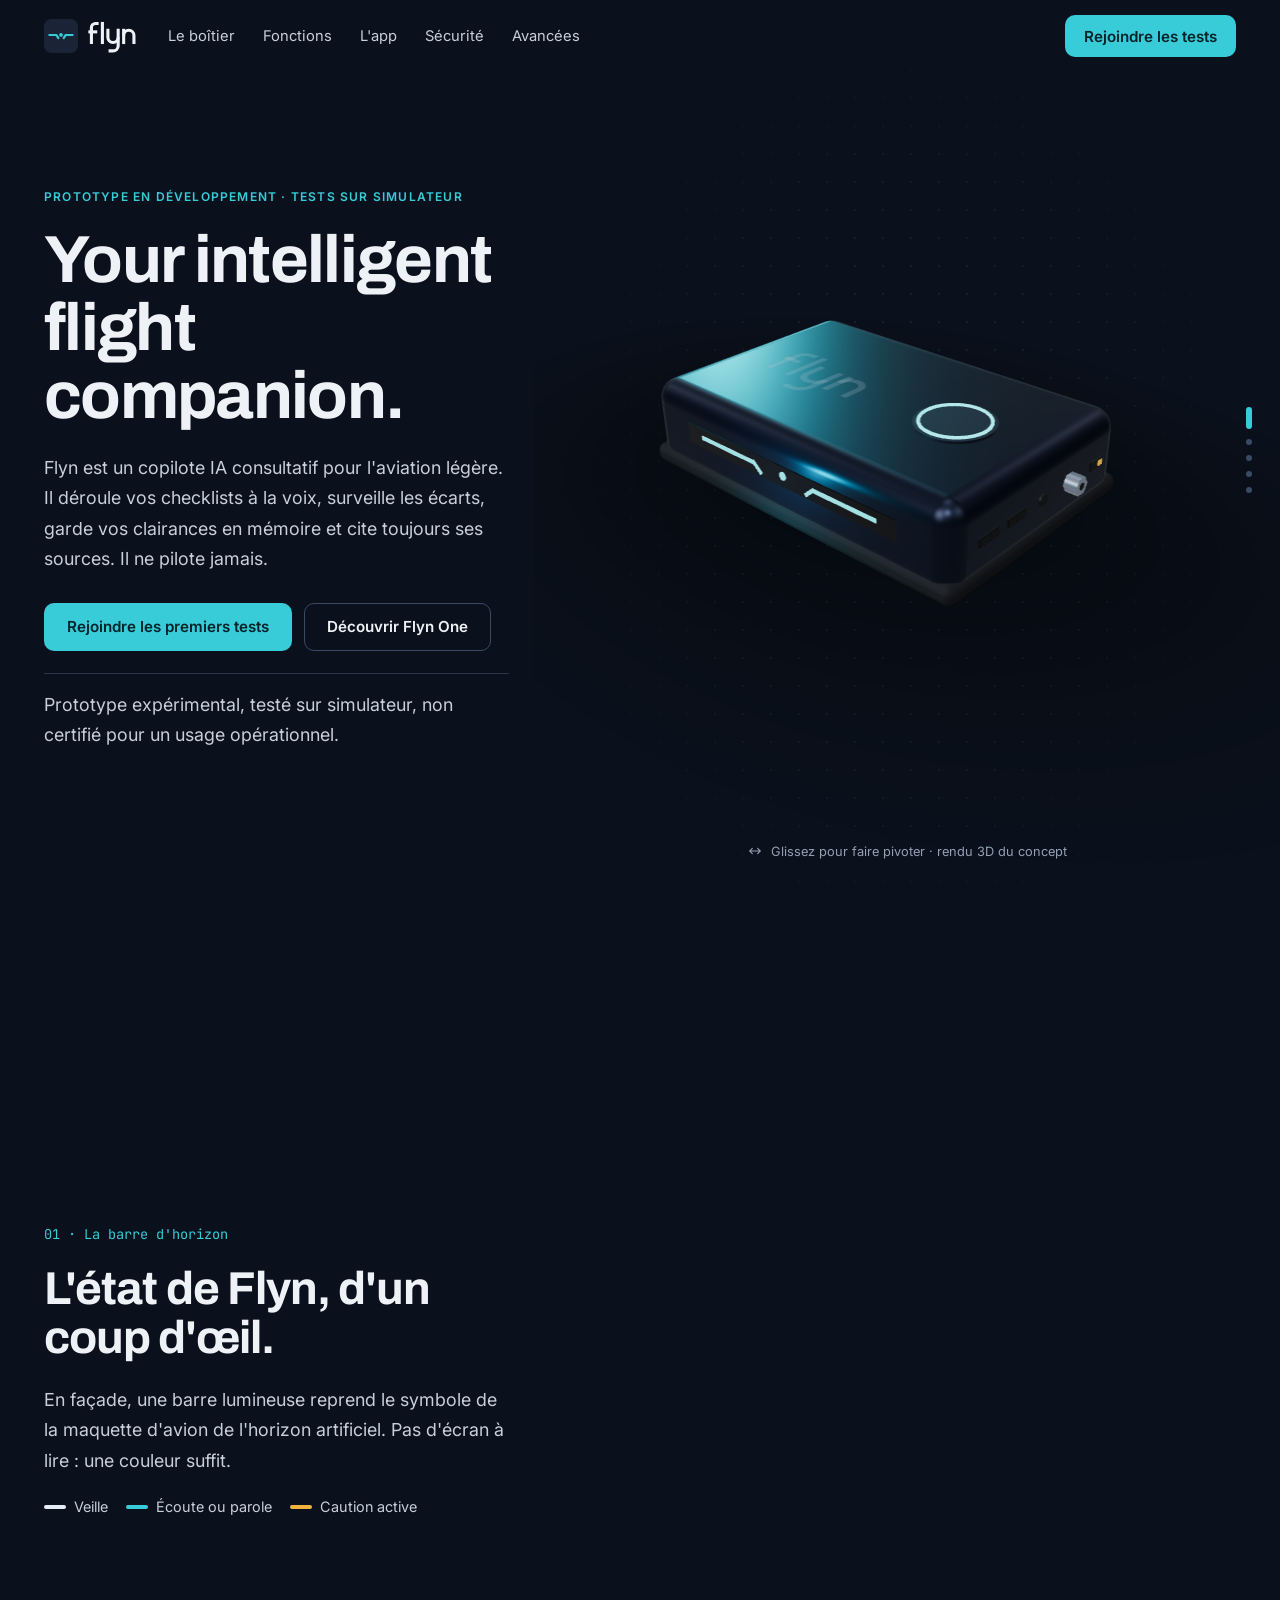
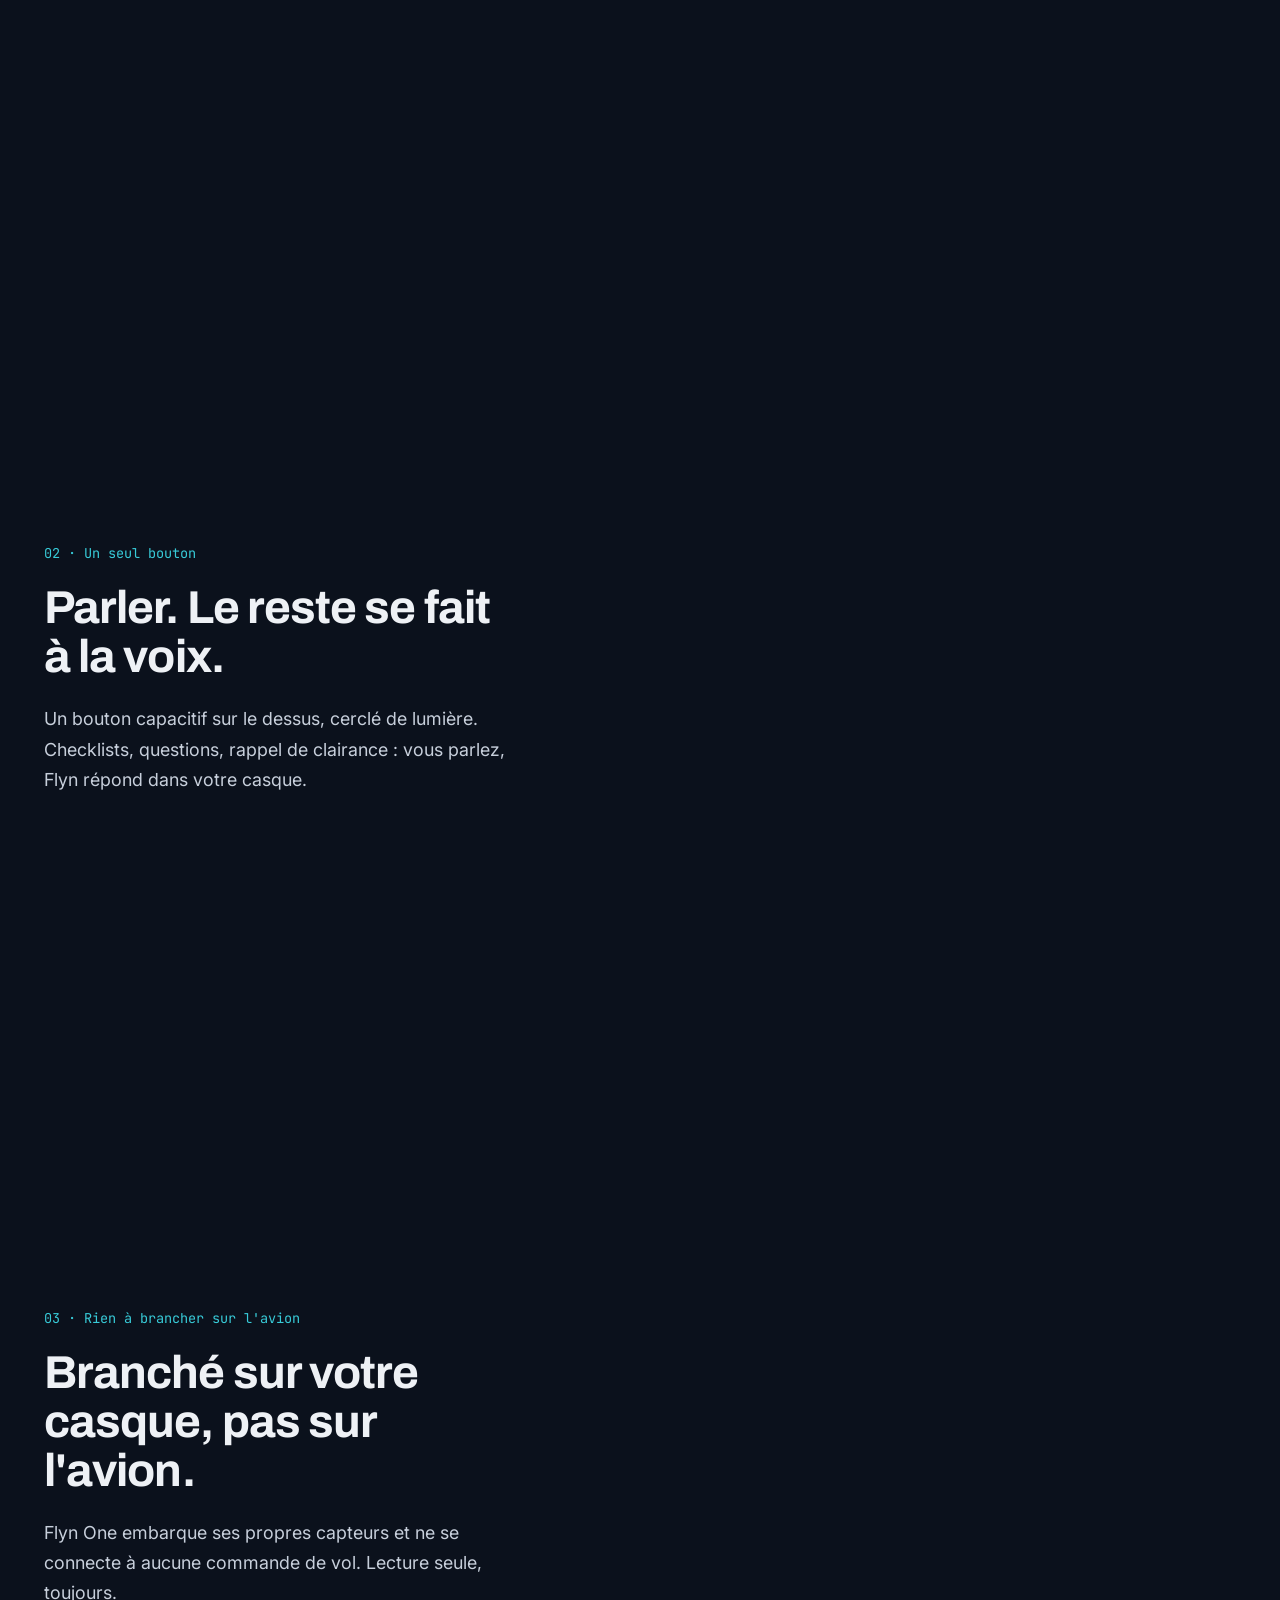
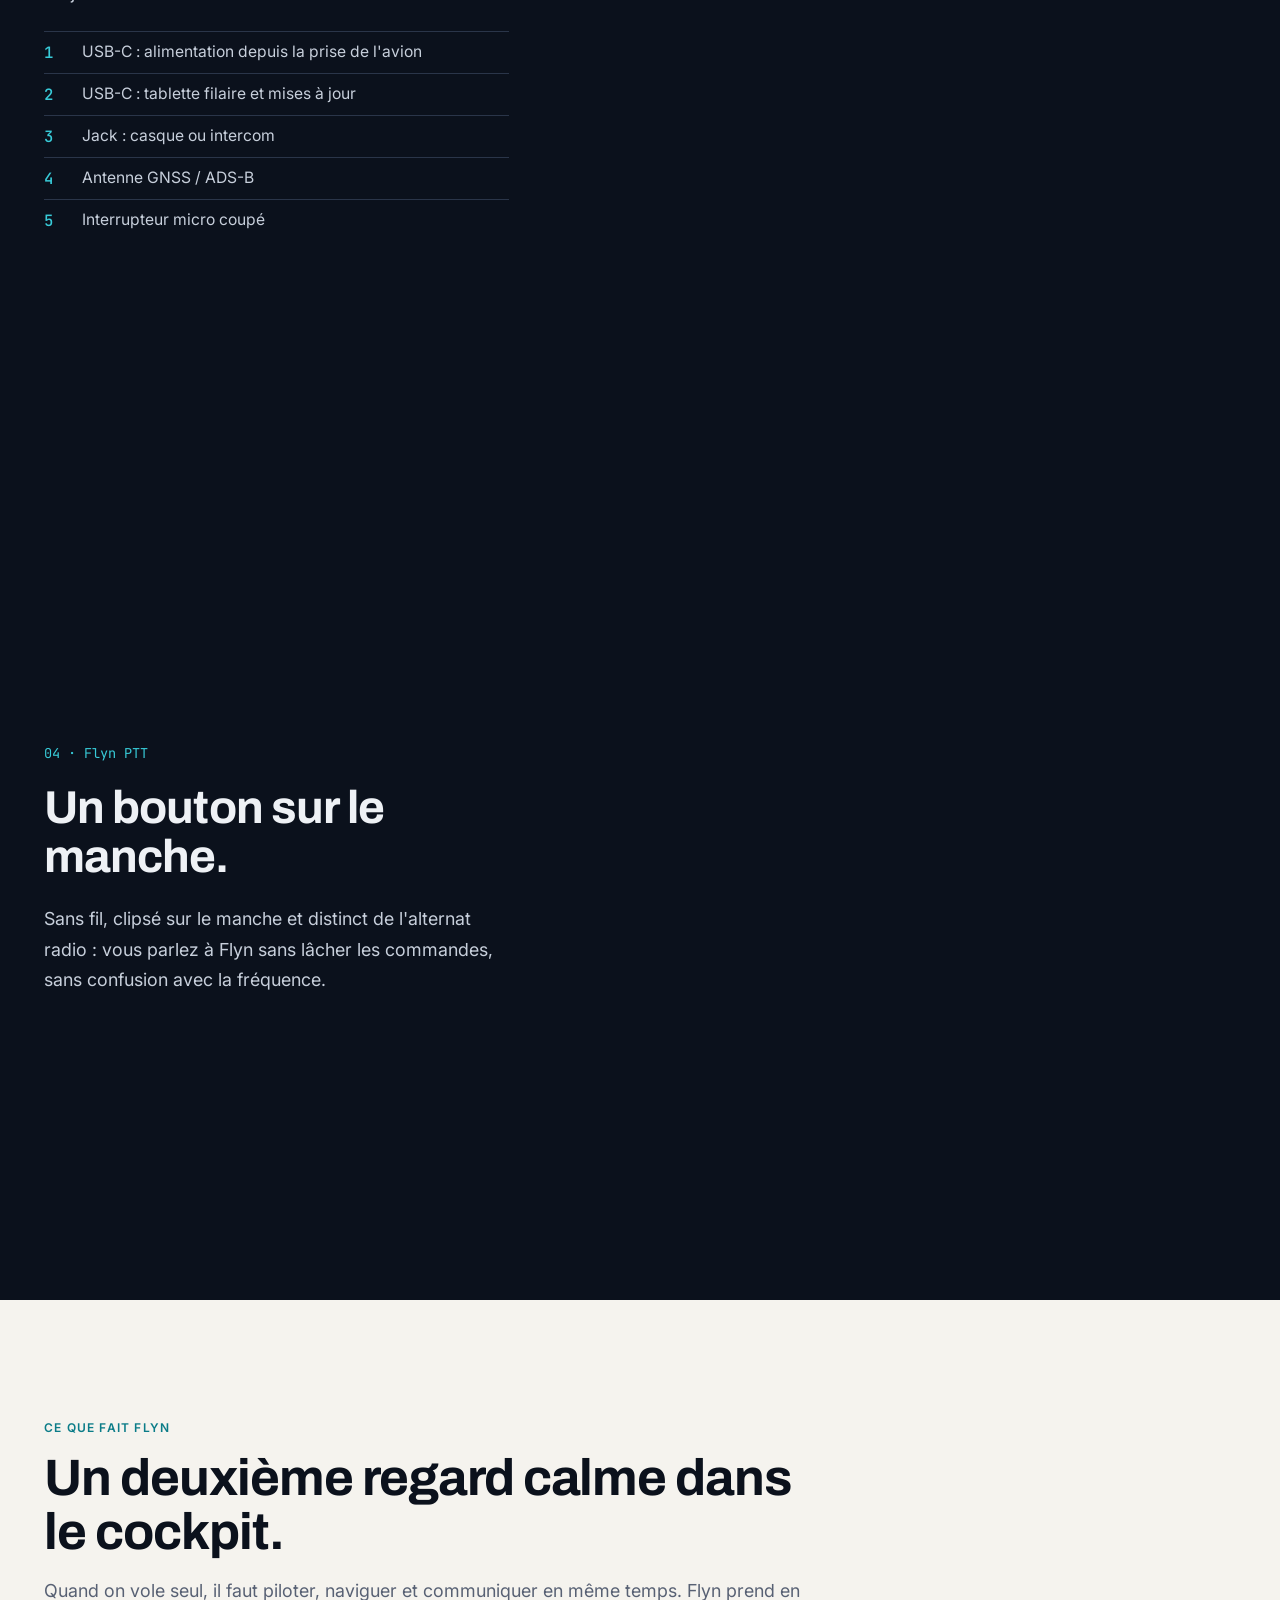
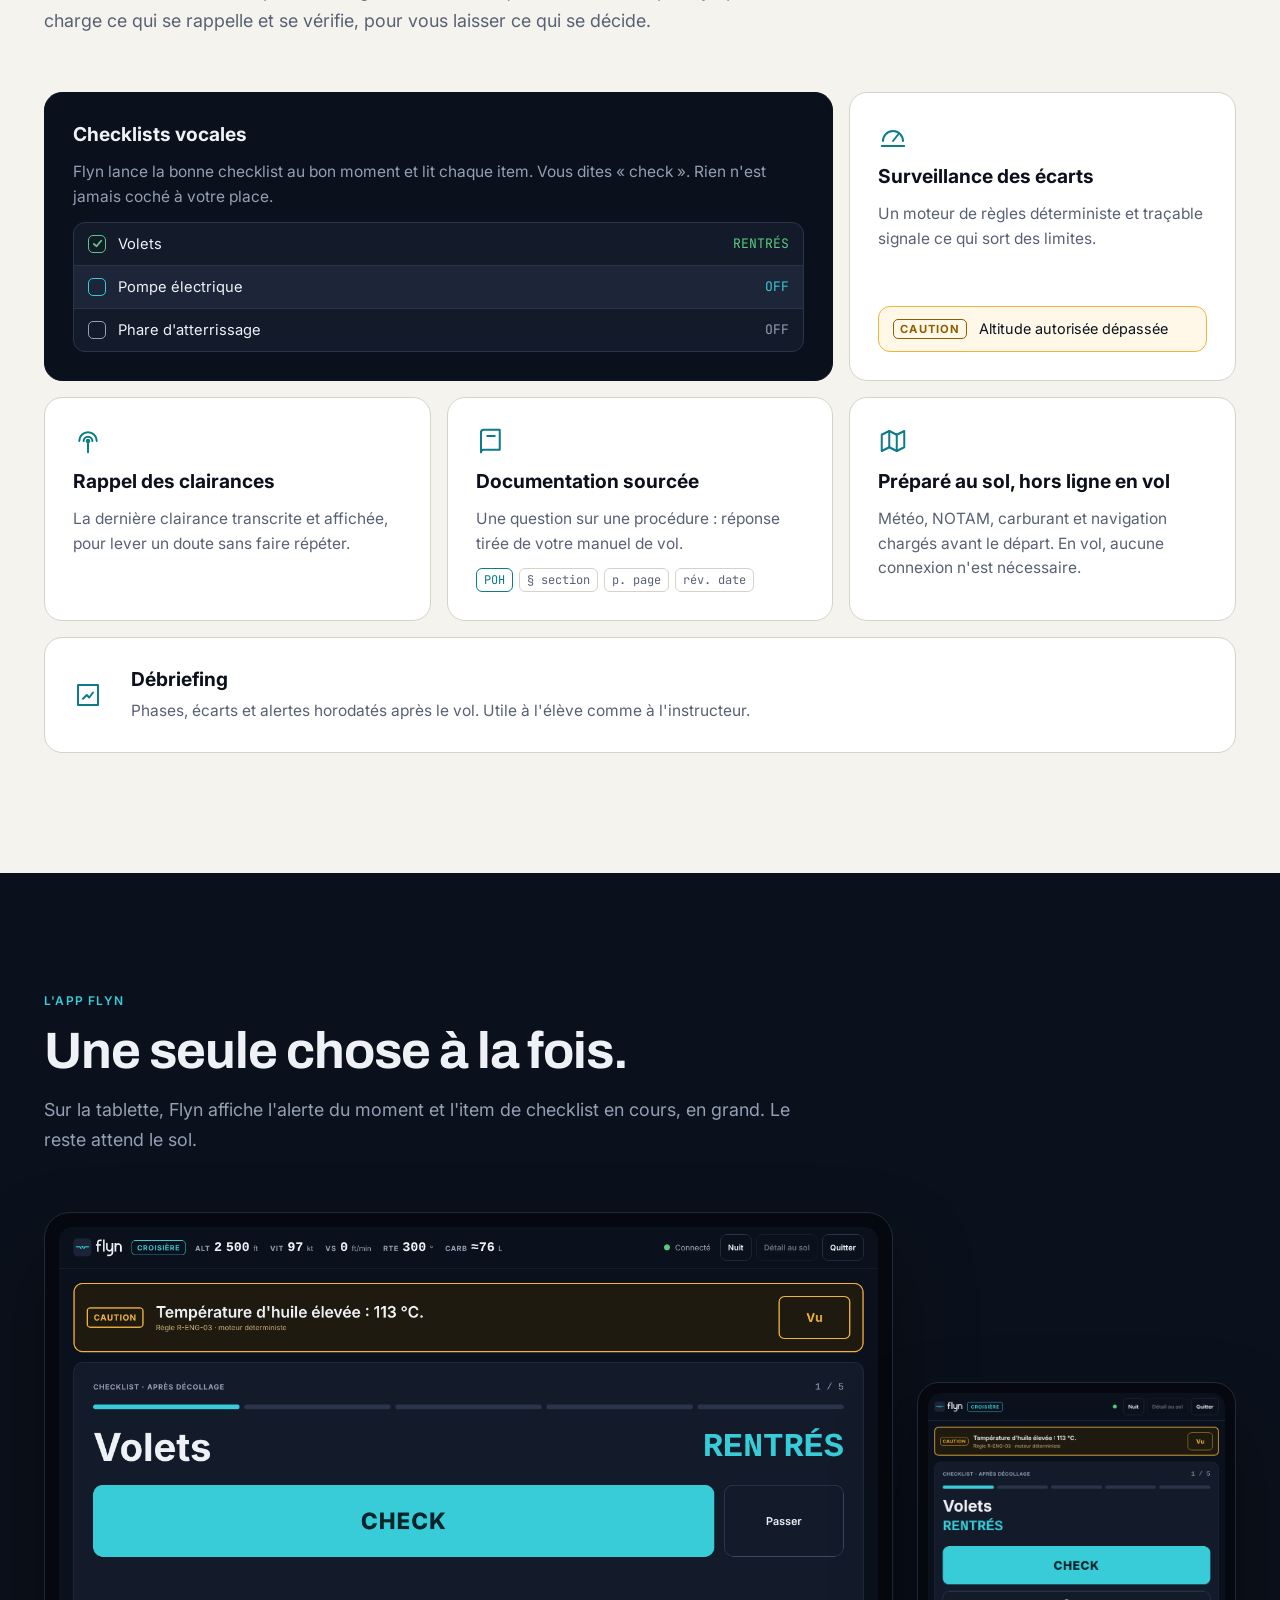
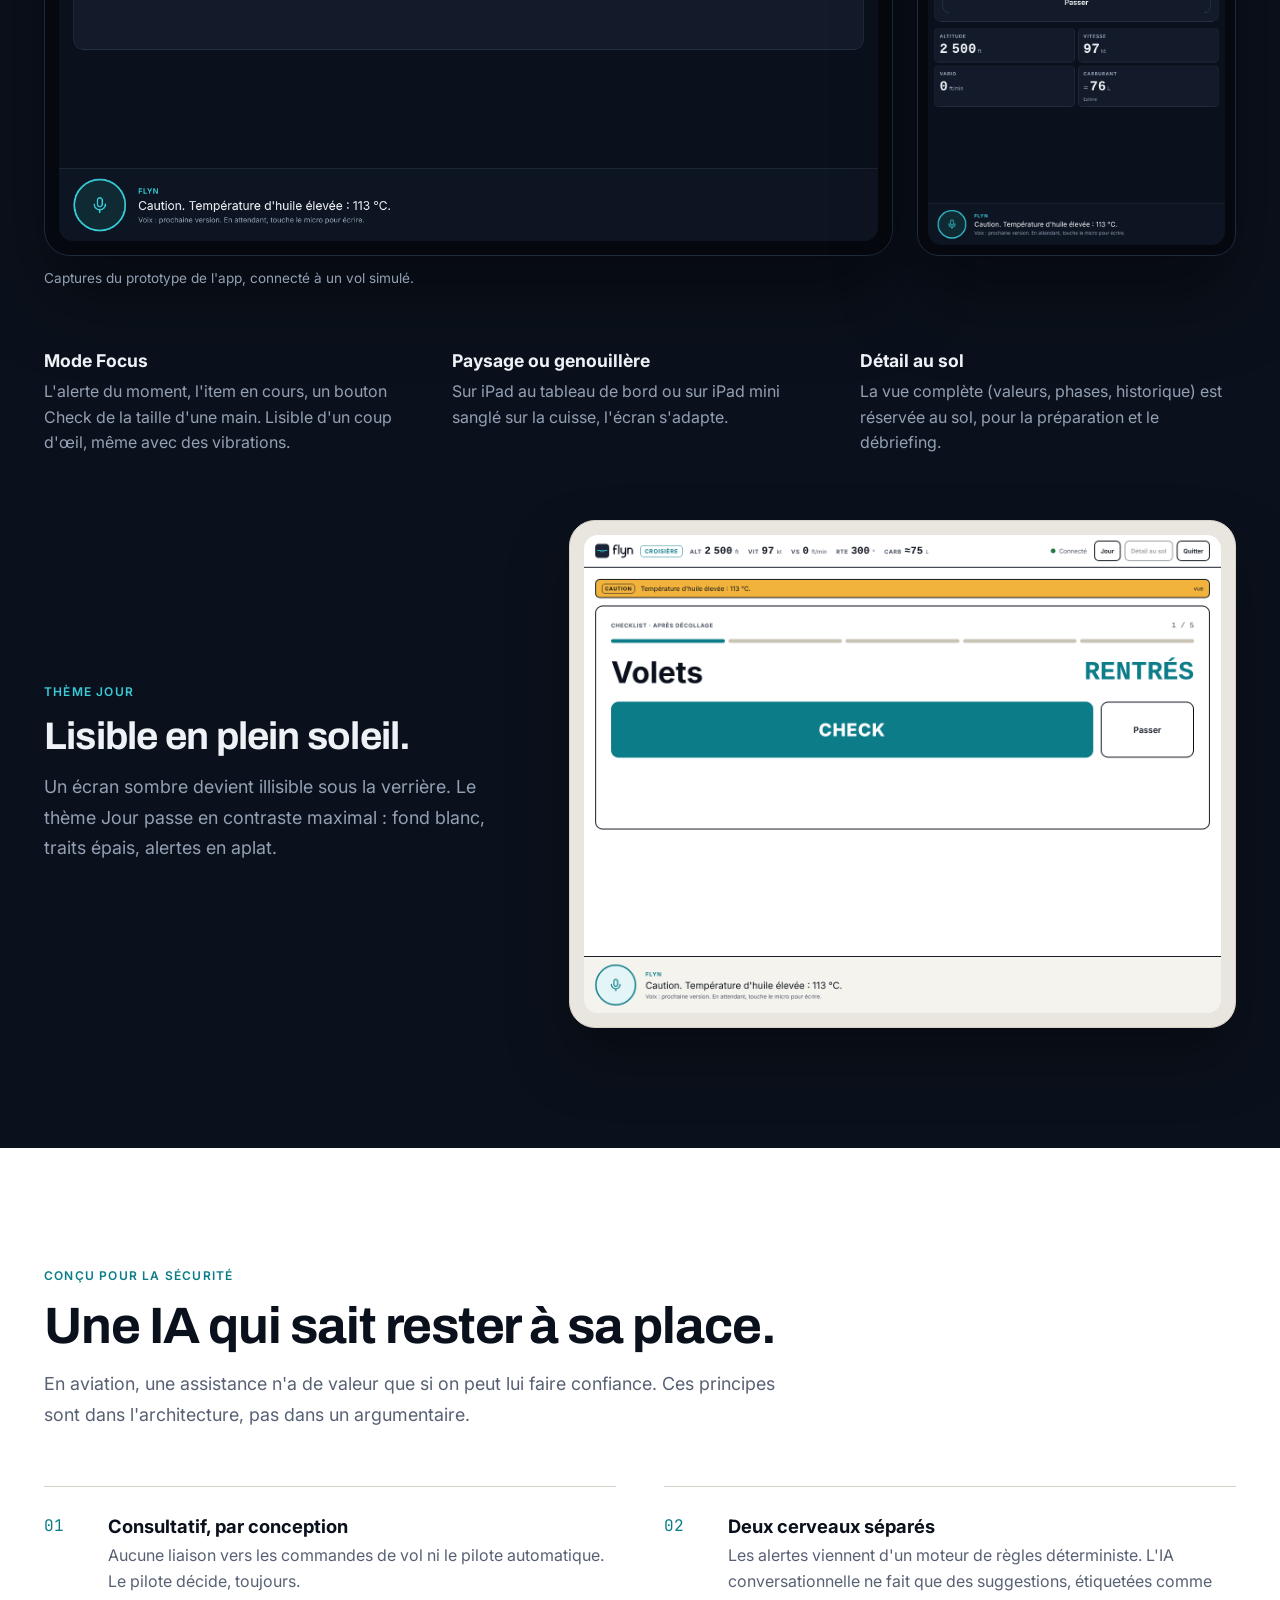
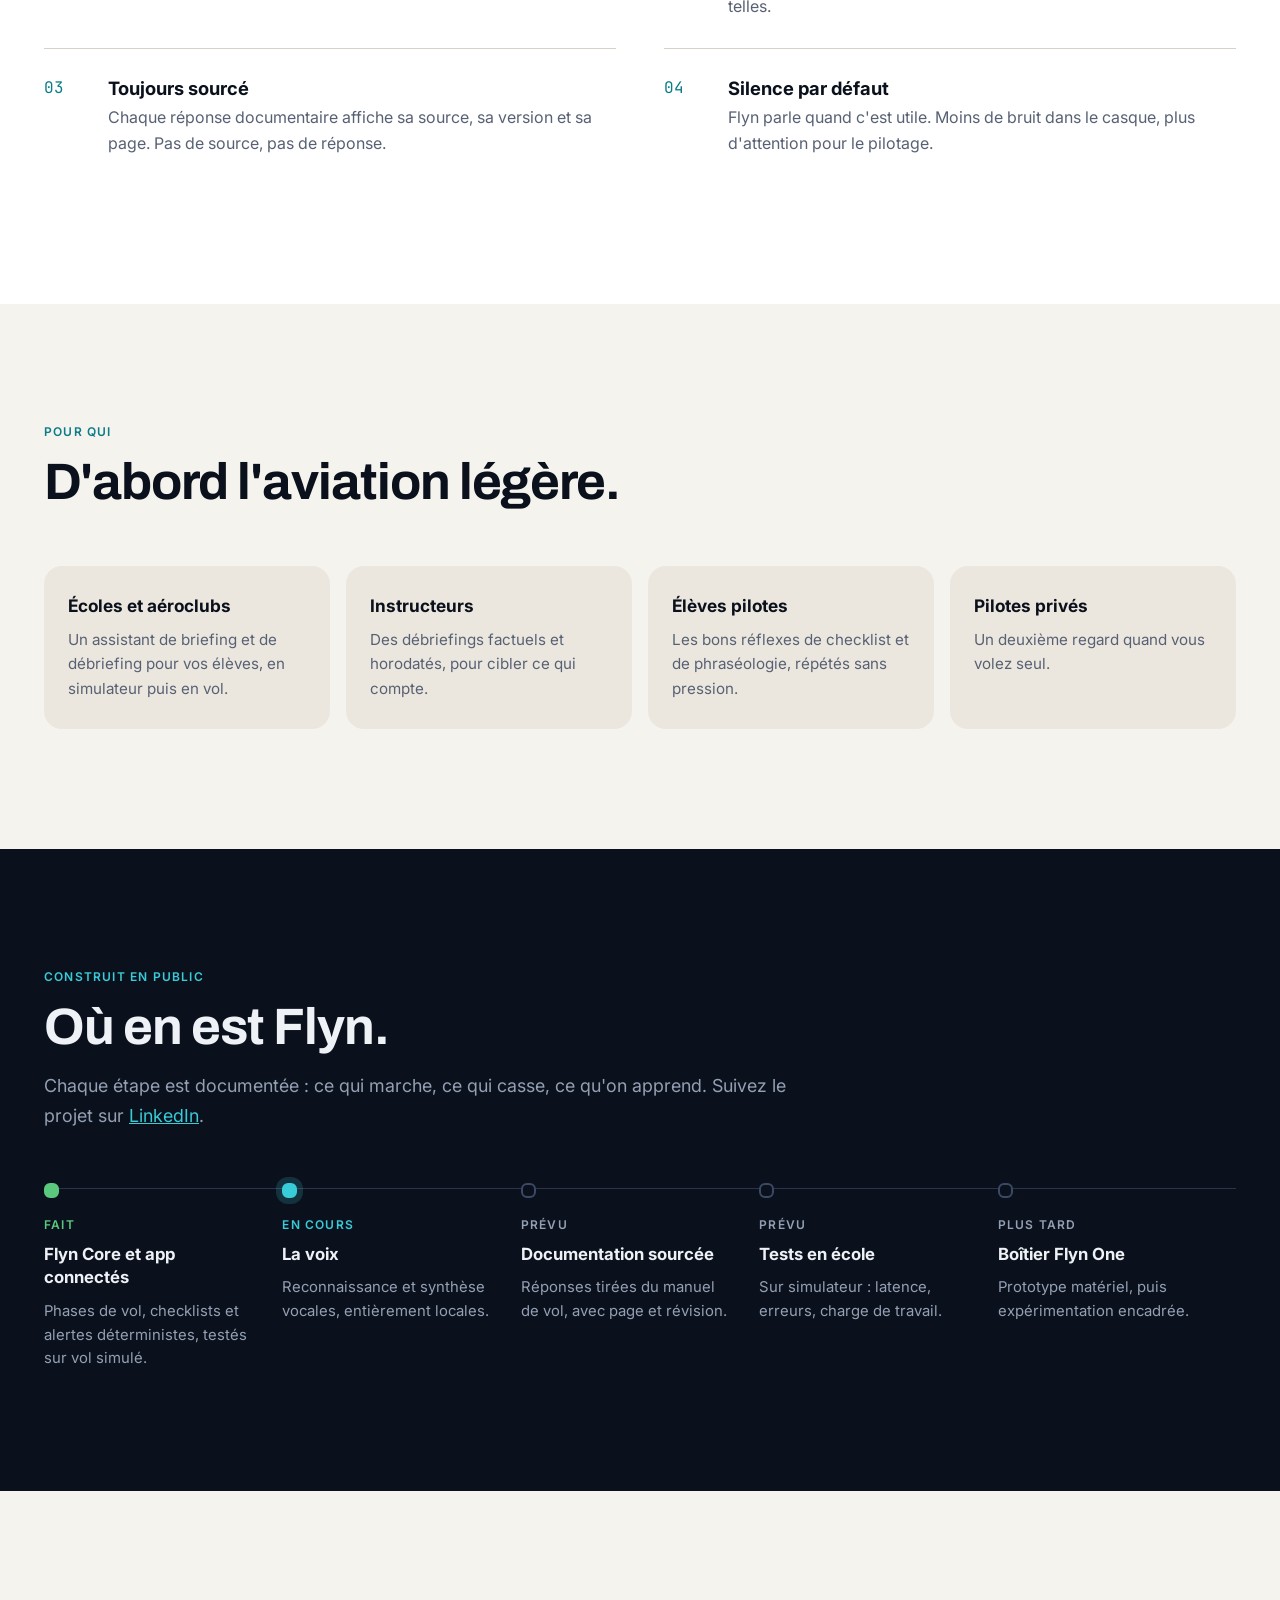
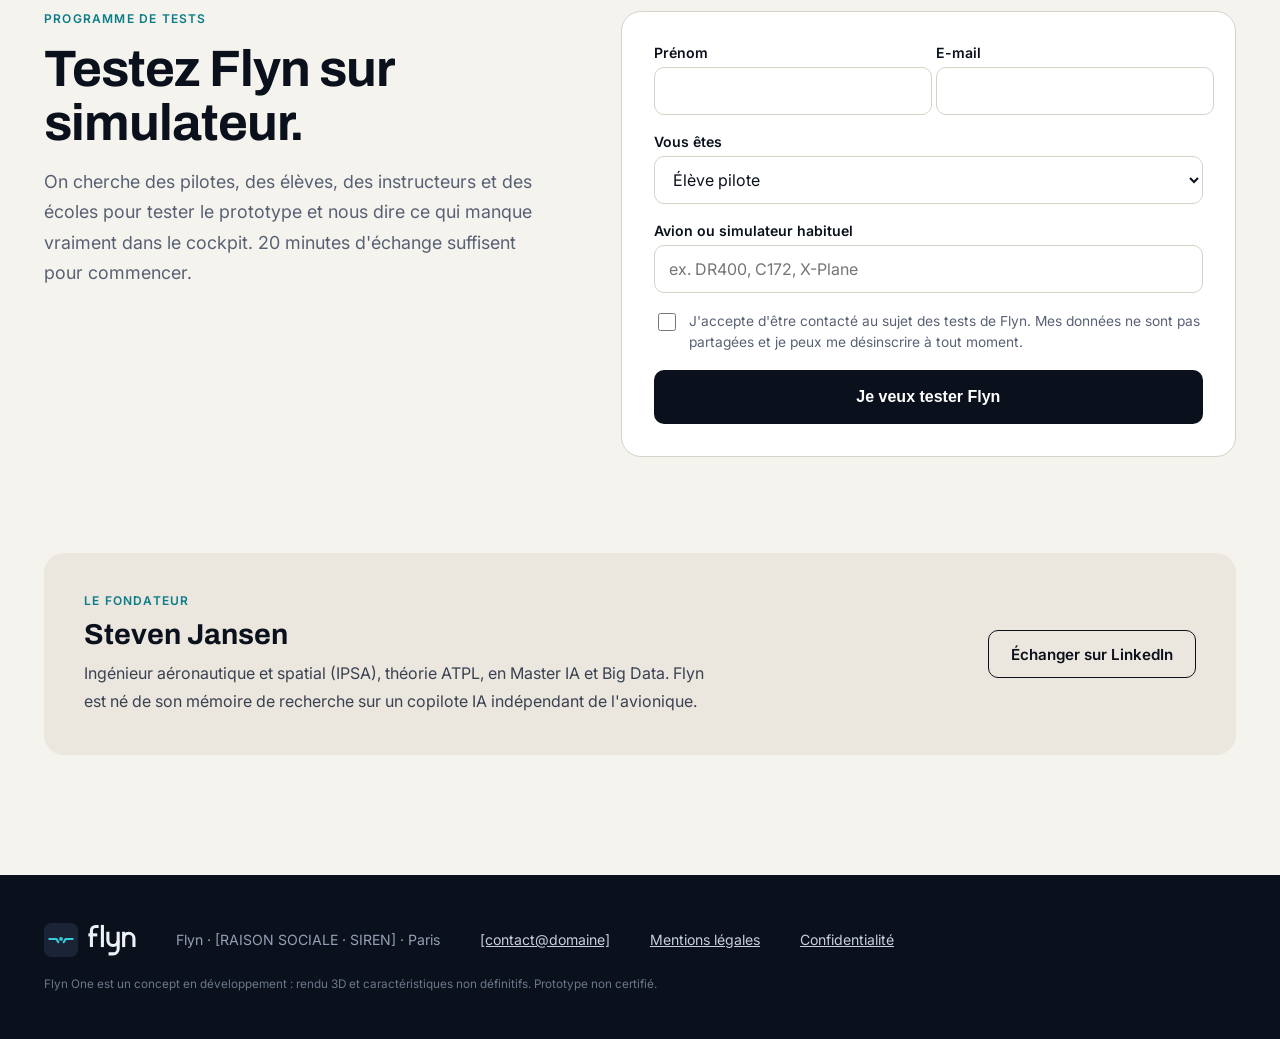
==== commit 08d055d6: "Site v2 : modèle 3D de Flyn One, récit au scroll, captures de l'app" ====
--- a/index.html
+++ b/index.html
@@ -14,40 +14,32 @@
 <link rel="apple-touch-icon" href="assets/apple-touch-icon.png">
 <link rel="preconnect" href="https://fonts.googleapis.com">
 <link rel="preconnect" href="https://fonts.gstatic.com" crossorigin>
-<link href="https://fonts.googleapis.com/css2?family=Archivo:wght@600;700&amp;family=Inter:wght@400;600&amp;family=JetBrains+Mono:wght@500&amp;display=swap" rel="stylesheet">
-<style>
-body{margin:0}
-html{scroll-behavior:smooth}
-a{color:#0b7c88}a:hover{color:#0b111c}
-a:focus-visible,button:focus-visible,input:focus-visible,select:focus-visible{outline:2px solid #38cbd8;outline-offset:2px}
-</style>
+<link href="https://fonts.googleapis.com/css2?family=Archivo:wght@600;700&family=Inter:wght@400;600&family=JetBrains+Mono:wght@500&display=swap" rel="stylesheet">
+<link rel="stylesheet" href="assets/css/site.css">
+<script type="importmap">{ "imports": { "three": "./assets/vendor/three/three.module.min.js" } }</script>
 </head>
 <body>
-<div id="top" style="background: #f5f3ee; color: #0b111c; font-family: Inter, system-ui, sans-serif">
-  <header style="background: #0b111c; border-bottom: 1px solid #2a3549">
-    <div style="max-width: 1200px; margin: 0 auto; padding: 0 1.5rem; min-height: 4.5rem; display: flex; flex-wrap: wrap; align-items: center; gap: 1rem 2rem; padding-top: 0.75rem; padding-bottom: 0.75rem">
-      <a href="#top" aria-label="Flyn, accueil" style="display: flex; align-items: center; gap: 10px; text-decoration: none"><svg width="36" height="36" viewBox="0 0 64 64" aria-hidden="true"><rect width="64" height="64" rx="14" fill="#1a2436"/><g fill="none" stroke="#38cbd8" stroke-width="4" stroke-linecap="round" stroke-linejoin="round"><path d="M10 30 H23 L27 36"/><path d="M54 30 H41 L37 36"/></g><circle cx="32" cy="30" r="3.5" fill="#38cbd8"/></svg><svg width="48" height="33" viewBox="0 0 140 96" aria-hidden="true"><g fill="none" stroke="#eef1f5" stroke-width="9"><path d="M10 70 V22 A12 12 0 0 1 22 10 H31"/><path d="M1 34.5 H27"/><path d="M42 5.5 V70"/><path d="M58 25.5 V50.5 A15 15 0 0 0 88 50.5"/><path d="M88 25.5 V75 A15 15 0 0 1 73 90 H60"/><path d="M104 25.5 V70"/><path d="M104 45 A15 15 0 0 1 134 45 V70"/></g></svg></a>
-      <nav aria-label="Navigation principale" style="display: flex; flex-wrap: wrap; gap: 0.5rem 1.5rem; font-size: 0.9375rem">
-        <a href="#produit" style="color: #c7cfdb; text-decoration: none">Produit</a>
-        <a href="#fonctionnement" style="color: #c7cfdb; text-decoration: none">Fonctionnement</a>
-        <a href="#securite" style="color: #c7cfdb; text-decoration: none">Sécurité</a>
-        <a href="#avancees" style="color: #c7cfdb; text-decoration: none">Avancées</a>
-      </nav>
-      <a href="#tests" style="margin-left: auto; min-height: 2.75rem; display: flex; align-items: center; padding: 0 1.25rem; border-radius: 10px; background: #38cbd8; color: #04242a; font-weight: 600; font-size: 0.9375rem; text-decoration: none">Rejoindre les tests</a>
-    </div>
-  </header>
-  <section style="background: #0b111c; color: #eef1f5">
-    <div style="max-width: 1200px; margin: 0 auto; padding: 0 1.5rem; display: flex; flex-wrap: wrap; align-items: center; gap: 2rem; padding-top: 5rem; padding-bottom: 5rem">
-      <div style="flex: 1 1 420px; min-width: 0; display: flex; flex-direction: column; gap: 1.5rem">
-        <span style="font-size: 0.75rem; line-height: 1rem; font-weight: 600; letter-spacing: 0.08em; color: #38cbd8">PROTOTYPE EN DÉVELOPPEMENT · TESTS SUR SIMULATEUR</span>
-        <h1 style="margin: 0; font-family: Archivo, sans-serif; font-size: clamp(2.25rem, 7vw, 3.5rem); line-height: 1.05; font-weight: 700; letter-spacing: -0.02em">Your intelligent flight companion.</h1>
-        <p style="margin: 0; font-size: 1.25rem; line-height: 1.875rem; color: #c7cfdb">Flyn est un copilote IA consultatif pour l'aviation légère. Il déroule vos checklists à la voix, surveille les écarts, garde vos clairances en mémoire et cite toujours ses sources. Il ne pilote jamais.</p>
-        <div style="display: flex; flex-wrap: wrap; gap: 0.75rem">
-          <a href="#tests" style="min-height: 3rem; display: flex; align-items: center; padding: 0 1.5rem; border-radius: 10px; background: #38cbd8; color: #04242a; font-weight: 600; text-decoration: none">Rejoindre les premiers tests</a>
-          <a href="#avancees" style="min-height: 3rem; display: flex; align-items: center; padding: 0 1.5rem; border-radius: 10px; border: 1px solid #3a4a66; color: #eef1f5; font-weight: 600; text-decoration: none">Suivre le projet</a>
-        </div>
-      </div>
-      <div style="flex: 1 1 420px; min-width: 0; display: flex; justify-content: center"><svg width="100%" height="auto" style="display: block; max-width: 640px; width: 100%; height: auto" viewBox="170 320 870 460" role="img" aria-label="Rendu conceptuel du boîtier Flyn One et du bouton Flyn PTT">
+<a class="skip" href="#contenu">Aller au contenu</a>
+
+<header class="nav" id="nav">
+  <div class="wrap nav-in">
+    <a class="nav-logo" href="#top" aria-label="Flyn, accueil"><svg width="34" height="34" viewBox="0 0 64 64" aria-hidden="true"><rect width="64" height="64" rx="14" fill="#1a2436"/><g fill="none" stroke="#38cbd8" stroke-width="4" stroke-linecap="round" stroke-linejoin="round"><path d="M10 30 H23 L27 36"/><path d="M54 30 H41 L37 36"/></g><circle cx="32" cy="30" r="3.5" fill="#38cbd8"/></svg><svg width="48" height="33" viewBox="0 0 140 96" aria-hidden="true"><g fill="none" stroke="#eef1f5" stroke-width="9"><path d="M10 70 V22 A12 12 0 0 1 22 10 H31"/><path d="M1 34.5 H27"/><path d="M42 5.5 V70"/><path d="M58 25.5 V50.5 A15 15 0 0 0 88 50.5"/><path d="M88 25.5 V75 A15 15 0 0 1 73 90 H60"/><path d="M104 25.5 V70"/><path d="M104 45 A15 15 0 0 1 134 45 V70"/></g></svg></a>
+    <nav class="nav-links" aria-label="Navigation principale">
+      <a href="#boitier">Le boîtier</a>
+      <a href="#fonctions">Fonctions</a>
+      <a href="#app">L'app</a>
+      <a href="#securite">Sécurité</a>
+      <a href="#avancees">Avancées</a>
+    </nav>
+    <a class="btn btn-primary" href="#tests">Rejoindre les tests</a>
+  </div>
+</header>
+
+<main id="contenu">
+<section class="story" id="top" aria-label="Flyn One">
+  <div class="stage no-webgl" id="stage">
+    <canvas id="flyn-one" aria-label="Modèle 3D du boîtier Flyn One. Glissez pour le faire pivoter." role="img"></canvas>
+    <div class="stage-fallback"><svg width="100%" height="auto" style="width: 100%; max-width: 640px; height: auto" viewBox="170 320 870 460" role="img" aria-label="Illustration du boîtier Flyn One et du bouton Flyn PTT">
       <defs>
         <filter id="glowsite" x="-50%" y="-200%" width="200%" height="500%"><feGaussianBlur stdDeviation="4"/></filter>
         <filter id="softsite" x="-20%" y="-50%" width="140%" height="200%"><feGaussianBlur stdDeviation="18"/></filter>
@@ -96,74 +88,225 @@
       <circle cx="930" cy="670" r="3.5" fill="#38cbd8"/>
       <path d="M990 685 C1010 688 1020 700 1022 720" stroke="#2a3549" stroke-width="10" fill="none" stroke-linecap="round"/>
     </svg></div>
-    </div>
-    <div style="border-top: 1px solid #2a3549"><p style="max-width: 1200px; margin: 0 auto; padding: 0 1.5rem; margin: 0 auto; padding-top: 1rem; padding-bottom: 1rem; font-size: 0.8125rem; line-height: 1.25rem; color: #93a0b4">Prototype expérimental, testé sur simulateur, non certifié pour un usage opérationnel.</p></div>
-  </section>
-  <section id="produit" style="padding: 6rem 0">
-    <div style="max-width: 1200px; margin: 0 auto; padding: 0 1.5rem; display: flex; flex-direction: column; gap: 3rem">
-      <div style="display: flex; flex-direction: column; gap: 1rem; max-width: 720px"><span style="font-size: 0.75rem; line-height: 1rem; font-weight: 600; letter-spacing: 0.08em; color: #0b7c88">CE QUE FAIT FLYN</span><h2 style="margin: 0; font-family: Archivo, sans-serif; font-size: clamp(1.875rem, 5vw, 2.5rem); line-height: 1.12; font-weight: 700; letter-spacing: -0.01em">Un deuxième regard calme dans le cockpit.</h2><p style="margin: 0; font-size: 1.125rem; line-height: 1.75rem; color: #586174">Quand on vole seul, il faut piloter, naviguer et communiquer en même temps. Flyn prend en charge ce qui se rappelle et se vérifie, pour vous laisser ce qui se décide.</p></div>
-      <div style="display: grid; grid-template-columns: repeat(auto-fit, minmax(260px, 1fr)); gap: 1rem"><div style="display: flex; flex-direction: column; gap: 0.75rem; padding: 1.5rem; border: 1px solid #d6d2c8; border-radius: 10px; background: #ffffff"><svg width="28" height="28" viewBox="0 0 24 24" fill="none" stroke="#0b7c88" stroke-width="1.6" stroke-linecap="round" stroke-linejoin="round" aria-hidden="true"><path d="M4 6h10M4 12h10M4 18h7"/><path d="M16 15l2 2 4-4"/></svg><h3 style="margin: 0; font-size: 1.125rem; line-height: 1.5rem; font-weight: 600">Checklists vocales</h3><p style="margin: 0; font-size: 0.9375rem; line-height: 1.5rem; color: #586174">Flyn lit chaque item et attend votre confirmation à la voix. Rien n'est coché à votre place.</p></div><div style="display: flex; flex-direction: column; gap: 0.75rem; padding: 1.5rem; border: 1px solid #d6d2c8; border-radius: 10px; background: #ffffff"><svg width="28" height="28" viewBox="0 0 24 24" fill="none" stroke="#0b7c88" stroke-width="1.6" stroke-linecap="round" stroke-linejoin="round" aria-hidden="true"><path d="M4 16a8 8 0 0 1 16 0"/><path d="M12 16l4-5"/><path d="M3 20h18"/></svg><h3 style="margin: 0; font-size: 1.125rem; line-height: 1.5rem; font-weight: 600">Surveillance des écarts</h3><p style="margin: 0; font-size: 0.9375rem; line-height: 1.5rem; color: #586174">Altitude, cap, vitesse, paramètres moteur : un moteur de règles déterministe signale ce qui sort des limites.</p></div><div style="display: flex; flex-direction: column; gap: 0.75rem; padding: 1.5rem; border: 1px solid #d6d2c8; border-radius: 10px; background: #ffffff"><svg width="28" height="28" viewBox="0 0 24 24" fill="none" stroke="#0b7c88" stroke-width="1.6" stroke-linecap="round" stroke-linejoin="round" aria-hidden="true"><path d="M5 12a7 7 0 0 1 14 0"/><path d="M8.5 12a3.5 3.5 0 0 1 7 0"/><circle cx="12" cy="12" r="1"/><path d="M12 13v8"/></svg><h3 style="margin: 0; font-size: 1.125rem; line-height: 1.5rem; font-weight: 600">Rappel des clairances</h3><p style="margin: 0; font-size: 0.9375rem; line-height: 1.5rem; color: #586174">La dernière clairance ATC transcrite et affichée, pour lever un doute sans demander de répéter.</p></div><div style="display: flex; flex-direction: column; gap: 0.75rem; padding: 1.5rem; border: 1px solid #d6d2c8; border-radius: 10px; background: #ffffff"><svg width="28" height="28" viewBox="0 0 24 24" fill="none" stroke="#0b7c88" stroke-width="1.6" stroke-linecap="round" stroke-linejoin="round" aria-hidden="true"><path d="M4 5a2 2 0 0 1 2-2h13v16H6a2 2 0 0 0-2 2z"/><path d="M4 21V5"/><path d="M9 8h6"/></svg><h3 style="margin: 0; font-size: 1.125rem; line-height: 1.5rem; font-weight: 600">Documentation sourcée</h3><p style="margin: 0; font-size: 0.9375rem; line-height: 1.5rem; color: #586174">Une question sur une procédure ? Réponse tirée de votre POH, avec la section, la page et la révision.</p></div><div style="display: flex; flex-direction: column; gap: 0.75rem; padding: 1.5rem; border: 1px solid #d6d2c8; border-radius: 10px; background: #ffffff"><svg width="28" height="28" viewBox="0 0 24 24" fill="none" stroke="#0b7c88" stroke-width="1.6" stroke-linecap="round" stroke-linejoin="round" aria-hidden="true"><path d="M3 7l6-3 6 3 6-3v13l-6 3-6-3-6 3z"/><path d="M9 4v13M15 7v13"/></svg><h3 style="margin: 0; font-size: 1.125rem; line-height: 1.5rem; font-weight: 600">Préparation du vol</h3><p style="margin: 0; font-size: 0.9375rem; line-height: 1.5rem; color: #586174">Météo, NOTAM, carburant et navigation chargés au sol. En vol, Flyn fonctionne hors ligne.</p></div><div style="display: flex; flex-direction: column; gap: 0.75rem; padding: 1.5rem; border: 1px solid #d6d2c8; border-radius: 10px; background: #ffffff"><svg width="28" height="28" viewBox="0 0 24 24" fill="none" stroke="#0b7c88" stroke-width="1.6" stroke-linecap="round" stroke-linejoin="round" aria-hidden="true"><path d="M4 4h16v16H4z"/><path d="M8 15l3-3 2 2 3-4"/></svg><h3 style="margin: 0; font-size: 1.125rem; line-height: 1.5rem; font-weight: 600">Débriefing</h3><p style="margin: 0; font-size: 0.9375rem; line-height: 1.5rem; color: #586174">Phases, écarts et alertes horodatés après le vol. Utile pour l'élève comme pour l'instructeur.</p></div></div>
-    </div>
-  </section>
-  <section id="fonctionnement" style="background: #0b111c; padding: 6rem 0">
-    <div style="max-width: 1200px; margin: 0 auto; padding: 0 1.5rem; display: flex; flex-direction: column; gap: 3rem">
-      <div style="display: flex; flex-direction: column; gap: 1rem; max-width: 720px"><span style="font-size: 0.75rem; line-height: 1rem; font-weight: 600; letter-spacing: 0.08em; color: #38cbd8">COMMENT ÇA MARCHE</span><h2 style="margin: 0; font-family: Archivo, sans-serif; font-size: clamp(1.875rem, 5vw, 2.5rem); line-height: 1.12; font-weight: 700; letter-spacing: -0.01em; color: #eef1f5">Préparer, voler, débriefer.</h2></div>
-      <div style="display: grid; grid-template-columns: repeat(auto-fit, minmax(260px, 1fr)); gap: 2rem"><div style="display: flex; flex-direction: column; gap: 0.75rem; padding-top: 1.25rem; border-top: 2px solid #38cbd8"><span style="font-family: 'JetBrains Mono', monospace; font-weight: 500; font-size: 0.875rem; color: #38cbd8">01</span><h3 style="margin: 0; font-size: 1.25rem; line-height: 1.75rem; font-weight: 600; color: #eef1f5">Avant le vol</h3><p style="margin: 0; font-size: 0.9375rem; line-height: 1.5rem; color: #93a0b4">Chargez votre avion, votre navigation, la météo et les NOTAM. Flyn prépare les checklists et les points de vigilance.</p></div><div style="display: flex; flex-direction: column; gap: 0.75rem; padding-top: 1.25rem; border-top: 2px solid #38cbd8"><span style="font-family: 'JetBrains Mono', monospace; font-weight: 500; font-size: 0.875rem; color: #38cbd8">02</span><h3 style="margin: 0; font-size: 1.25rem; line-height: 1.75rem; font-weight: 600; color: #eef1f5">Pendant le vol</h3><p style="margin: 0; font-size: 0.9375rem; line-height: 1.5rem; color: #93a0b4">Flyn détecte la phase de vol, déroule les checklists à la voix, surveille les écarts et garde la dernière clairance sous la main.</p></div><div style="display: flex; flex-direction: column; gap: 0.75rem; padding-top: 1.25rem; border-top: 2px solid #38cbd8"><span style="font-family: 'JetBrains Mono', monospace; font-weight: 500; font-size: 0.875rem; color: #38cbd8">03</span><h3 style="margin: 0; font-size: 1.25rem; line-height: 1.75rem; font-weight: 600; color: #eef1f5">Après le vol</h3><p style="margin: 0; font-size: 0.9375rem; line-height: 1.5rem; color: #93a0b4">Un débriefing clair : ce qui s'est passé, quand, et ce qui mérite d'être revu avec votre instructeur.</p></div></div>
-      <p style="margin: 0; font-size: 0.9375rem; line-height: 1.5rem; color: #93a0b4; max-width: 760px">Aujourd'hui, Flyn tourne sur ordinateur et tablette, connecté à un simulateur. Demain, Flyn One : un boîtier autonome qui fonctionne hors ligne, avec ses propres capteurs, branché sur votre casque.</p>
-    </div>
-  </section>
-  <section id="securite" style="padding: 6rem 0">
-    <div style="max-width: 1200px; margin: 0 auto; padding: 0 1.5rem; display: flex; flex-wrap: wrap; gap: 3rem">
-      <div style="flex: 1 1 320px; min-width: 0; display: flex; flex-direction: column; gap: 1rem"><span style="font-size: 0.75rem; line-height: 1rem; font-weight: 600; letter-spacing: 0.08em; color: #0b7c88">CONÇU POUR LA SÉCURITÉ</span><h2 style="margin: 0; font-family: Archivo, sans-serif; font-size: clamp(1.875rem, 5vw, 2.5rem); line-height: 1.12; font-weight: 700; letter-spacing: -0.01em">Une IA qui sait rester à sa place.</h2><p style="margin: 0; font-size: 1.0625rem; line-height: 1.75rem; color: #586174">En aviation, une assistance n'a de valeur que si on peut lui faire confiance. Ces principes ne sont pas des options : ils sont dans l'architecture.</p></div>
-      <div style="flex: 2 1 520px; min-width: 0; display: flex; flex-direction: column"><div style="display: grid; grid-template-columns: 2.5rem 1fr; gap: 1rem; padding: 1.5rem 0; border-top: 1px solid #d6d2c8"><span style="font-family: 'JetBrains Mono', monospace; font-weight: 500; color: #0b7c88">01</span><div style="display: flex; flex-direction: column; gap: 0.375rem"><h3 style="margin: 0; font-size: 1.125rem; line-height: 1.5rem; font-weight: 600">Consultatif, par conception</h3><p style="margin: 0; font-size: 0.9375rem; line-height: 1.5rem; color: #586174">Flyn n'a aucune liaison vers les commandes de vol ni le pilote automatique. Le pilote décide, toujours.</p></div></div><div style="display: grid; grid-template-columns: 2.5rem 1fr; gap: 1rem; padding: 1.5rem 0; border-top: 1px solid #d6d2c8"><span style="font-family: 'JetBrains Mono', monospace; font-weight: 500; color: #0b7c88">02</span><div style="display: flex; flex-direction: column; gap: 0.375rem"><h3 style="margin: 0; font-size: 1.125rem; line-height: 1.5rem; font-weight: 600">Deux cerveaux séparés</h3><p style="margin: 0; font-size: 0.9375rem; line-height: 1.5rem; color: #586174">Les alertes viennent d'un moteur de règles déterministe et traçable. L'IA conversationnelle ne fait que des suggestions, étiquetées comme telles.</p></div></div><div style="display: grid; grid-template-columns: 2.5rem 1fr; gap: 1rem; padding: 1.5rem 0; border-top: 1px solid #d6d2c8"><span style="font-family: 'JetBrains Mono', monospace; font-weight: 500; color: #0b7c88">03</span><div style="display: flex; flex-direction: column; gap: 0.375rem"><h3 style="margin: 0; font-size: 1.125rem; line-height: 1.5rem; font-weight: 600">Toujours sourcé</h3><p style="margin: 0; font-size: 0.9375rem; line-height: 1.5rem; color: #586174">Chaque réponse documentaire affiche sa source, sa version et sa page. Pas de source, pas de réponse.</p></div></div><div style="display: grid; grid-template-columns: 2.5rem 1fr; gap: 1rem; padding: 1.5rem 0; border-top: 1px solid #d6d2c8"><span style="font-family: 'JetBrains Mono', monospace; font-weight: 500; color: #0b7c88">04</span><div style="display: flex; flex-direction: column; gap: 0.375rem"><h3 style="margin: 0; font-size: 1.125rem; line-height: 1.5rem; font-weight: 600">Silence par défaut</h3><p style="margin: 0; font-size: 0.9375rem; line-height: 1.5rem; color: #586174">Flyn parle quand c'est utile. Moins de bruit dans le casque, plus d'attention pour le pilotage.</p></div></div></div>
-    </div>
-  </section>
-  <section style="padding: 0 0 6rem">
-    <div style="max-width: 1200px; margin: 0 auto; padding: 0 1.5rem; display: flex; flex-direction: column; gap: 2rem">
-      <div style="display: flex; flex-direction: column; gap: 1rem"><span style="font-size: 0.75rem; line-height: 1rem; font-weight: 600; letter-spacing: 0.08em; color: #0b7c88">POUR QUI</span><h2 style="margin: 0; font-family: Archivo, sans-serif; font-size: clamp(1.875rem, 5vw, 2.5rem); line-height: 1.12; font-weight: 700; letter-spacing: -0.01em">D'abord l'aviation légère.</h2></div>
-      <div style="display: grid; grid-template-columns: repeat(auto-fit, minmax(240px, 1fr)); gap: 1rem"><div style="display: flex; flex-direction: column; gap: 0.5rem; padding: 1.5rem; border-radius: 10px; background: #eae7e0"><h3 style="margin: 0; font-size: 1.0625rem; line-height: 1.5rem; font-weight: 600">Écoles de pilotage et aéroclubs</h3><p style="margin: 0; font-size: 0.9375rem; line-height: 1.5rem; color: #586174">Un assistant de briefing et de débriefing pour vos élèves, en simulateur puis en vol.</p></div><div style="display: flex; flex-direction: column; gap: 0.5rem; padding: 1.5rem; border-radius: 10px; background: #eae7e0"><h3 style="margin: 0; font-size: 1.0625rem; line-height: 1.5rem; font-weight: 600">Instructeurs</h3><p style="margin: 0; font-size: 0.9375rem; line-height: 1.5rem; color: #586174">Des débriefings factuels et horodatés, pour cibler ce qui compte.</p></div><div style="display: flex; flex-direction: column; gap: 0.5rem; padding: 1.5rem; border-radius: 10px; background: #eae7e0"><h3 style="margin: 0; font-size: 1.0625rem; line-height: 1.5rem; font-weight: 600">Élèves pilotes</h3><p style="margin: 0; font-size: 0.9375rem; line-height: 1.5rem; color: #586174">Les bons réflexes de checklist et de phraséologie, répétés sans pression.</p></div><div style="display: flex; flex-direction: column; gap: 0.5rem; padding: 1.5rem; border-radius: 10px; background: #eae7e0"><h3 style="margin: 0; font-size: 1.0625rem; line-height: 1.5rem; font-weight: 600">Pilotes privés et propriétaires</h3><p style="margin: 0; font-size: 0.9375rem; line-height: 1.5rem; color: #586174">Un deuxième regard quand vous volez seul.</p></div></div>
-    </div>
-  </section>
-  <section id="avancees" style="background: #0b111c; padding: 6rem 0">
-    <div style="max-width: 1200px; margin: 0 auto; padding: 0 1.5rem; display: flex; flex-wrap: wrap; gap: 3rem">
-      <div style="flex: 1 1 320px; min-width: 0; display: flex; flex-direction: column; gap: 1rem"><span style="font-size: 0.75rem; line-height: 1rem; font-weight: 600; letter-spacing: 0.08em; color: #38cbd8">CONSTRUIT EN PUBLIC</span><h2 style="margin: 0; font-family: Archivo, sans-serif; font-size: clamp(1.875rem, 5vw, 2.5rem); line-height: 1.12; font-weight: 700; letter-spacing: -0.01em; color: #eef1f5">Où en est Flyn.</h2><p style="margin: 0; font-size: 1.0625rem; line-height: 1.75rem; color: #93a0b4">Chaque étape est documentée : ce qui marche, ce qui casse, ce qu'on apprend. Suivez le projet sur <a href="[LIEN LINKEDIN]" style="color: #38cbd8">LinkedIn</a>.</p></div>
-      <div style="flex: 2 1 520px; min-width: 0; display: flex; flex-direction: column"><div style="display: grid; grid-template-columns: minmax(0, 7rem) minmax(0, 1fr); gap: 1.25rem; padding: 1.25rem 0; border-top: 1px solid #2a3549"><span style="font-size: 0.75rem; line-height: 1rem; font-weight: 600; letter-spacing: 0.08em; color: #38cbd8">EN COURS</span><div style="display: flex; flex-direction: column; gap: 0.25rem"><span style="font-size: 1.0625rem; line-height: 1.5rem; font-weight: 600; color: #eef1f5">Prototype sur simulateur X-Plane</span><span style="font-size: 0.9375rem; line-height: 1.5rem; color: #93a0b4">Phases de vol, checklists vocales, moteur de règles.</span></div></div><div style="display: grid; grid-template-columns: minmax(0, 7rem) minmax(0, 1fr); gap: 1.25rem; padding: 1.25rem 0; border-top: 1px solid #2a3549"><span style="font-size: 0.75rem; line-height: 1rem; font-weight: 600; letter-spacing: 0.08em; color: #93a0b4">PRÉVU</span><div style="display: flex; flex-direction: column; gap: 0.25rem"><span style="font-size: 1.0625rem; line-height: 1.5rem; font-weight: 600; color: #eef1f5">Assistant documentaire sourcé</span><span style="font-size: 0.9375rem; line-height: 1.5rem; color: #93a0b4">Réponses tirées du POH avec section, page et révision.</span></div></div><div style="display: grid; grid-template-columns: minmax(0, 7rem) minmax(0, 1fr); gap: 1.25rem; padding: 1.25rem 0; border-top: 1px solid #2a3549"><span style="font-size: 0.75rem; line-height: 1rem; font-weight: 600; letter-spacing: 0.08em; color: #93a0b4">PRÉVU</span><div style="display: flex; flex-direction: column; gap: 0.25rem"><span style="font-size: 1.0625rem; line-height: 1.5rem; font-weight: 600; color: #eef1f5">Météo, navigation, carburant</span><span style="font-size: 0.9375rem; line-height: 1.5rem; color: #93a0b4">Préparation du vol et aide au déroutement.</span></div></div><div style="display: grid; grid-template-columns: minmax(0, 7rem) minmax(0, 1fr); gap: 1.25rem; padding: 1.25rem 0; border-top: 1px solid #2a3549"><span style="font-size: 0.75rem; line-height: 1rem; font-weight: 600; letter-spacing: 0.08em; color: #93a0b4">PRÉVU</span><div style="display: flex; flex-direction: column; gap: 0.25rem"><span style="font-size: 1.0625rem; line-height: 1.5rem; font-weight: 600; color: #eef1f5">Reconnaissance des clairances ATC</span><span style="font-size: 0.9375rem; line-height: 1.5rem; color: #93a0b4">Transcription et rappel, dans les limites techniques et réglementaires.</span></div></div><div style="display: grid; grid-template-columns: minmax(0, 7rem) minmax(0, 1fr); gap: 1.25rem; padding: 1.25rem 0; border-top: 1px solid #2a3549"><span style="font-size: 0.75rem; line-height: 1rem; font-weight: 600; letter-spacing: 0.08em; color: #93a0b4">PLUS TARD</span><div style="display: flex; flex-direction: column; gap: 0.25rem"><span style="font-size: 1.0625rem; line-height: 1.5rem; font-weight: 600; color: #eef1f5">Boîtier Flyn One</span><span style="font-size: 0.9375rem; line-height: 1.5rem; color: #93a0b4">Prototype matériel autonome, puis expérimentation encadrée.</span></div></div></div>
-    </div>
-  </section>
-  <section id="tests" style="padding: 6rem 0">
-    <div style="max-width: 1200px; margin: 0 auto; padding: 0 1.5rem; display: flex; flex-wrap: wrap; gap: 3rem">
-      <div style="flex: 1 1 340px; min-width: 0; display: flex; flex-direction: column; gap: 1rem"><span style="font-size: 0.75rem; line-height: 1rem; font-weight: 600; letter-spacing: 0.08em; color: #0b7c88">PROGRAMME DE TESTS</span><h2 style="margin: 0; font-family: Archivo, sans-serif; font-size: clamp(1.875rem, 5vw, 2.5rem); line-height: 1.12; font-weight: 700; letter-spacing: -0.01em">Testez Flyn sur simulateur.</h2><p style="margin: 0; font-size: 1.0625rem; line-height: 1.75rem; color: #586174">On cherche des pilotes, des élèves, des instructeurs et des écoles pour tester le prototype et nous dire ce qui manque vraiment dans le cockpit. 20 minutes d'échange suffisent pour commencer.</p></div>
-      <form action="[URL_DU_FORMULAIRE]" method="POST" style="flex: 1 1 420px; min-width: 0; display: flex; flex-direction: column; gap: 1rem; padding: 2rem; border: 1px solid #d6d2c8; border-radius: 16px; background: #ffffff">
-        <div style="display: grid; grid-template-columns: repeat(auto-fit, minmax(180px, 1fr)); gap: 1rem">
-          <label style="display: flex; flex-direction: column; gap: 0.375rem; font-size: 0.875rem; line-height: 1.25rem; font-weight: 600">Prénom<input type="text" name="prenom" autocomplete="given-name" style="height: 2.75rem; box-sizing: border-box; padding: 0 0.875rem; border: 1px solid #d6d2c8; border-radius: 6px; background: #ffffff; font-family: Inter, sans-serif; font-size: 1rem; color: #0b111c"></label>
-          <label style="display: flex; flex-direction: column; gap: 0.375rem; font-size: 0.875rem; line-height: 1.25rem; font-weight: 600">E-mail<input type="email" name="email" autocomplete="email" style="height: 2.75rem; box-sizing: border-box; padding: 0 0.875rem; border: 1px solid #d6d2c8; border-radius: 6px; background: #ffffff; font-family: Inter, sans-serif; font-size: 1rem; color: #0b111c"></label>
+    <p class="stage-hint"><svg width="16" height="16" viewBox="0 0 24 24" fill="none" stroke="currentColor" stroke-width="1.6" stroke-linecap="round" aria-hidden="true"><path d="M4 12h16M8 8l-4 4 4 4M16 8l4 4-4 4"/></svg>Glissez pour faire pivoter · rendu 3D du concept</p>
+    <div class="progress" aria-hidden="true"><i class="on"></i><i></i><i></i><i></i><i></i></div>
+  </div>
+  <div class="steps">
+    <article class="step hero">
+      <div class="step-inner">
+        <span class="label">Prototype en développement · tests sur simulateur</span>
+        <h1>Your intelligent flight companion.</h1>
+        <p>Flyn est un copilote IA consultatif pour l'aviation légère. Il déroule vos checklists à la voix, surveille les écarts, garde vos clairances en mémoire et cite toujours ses sources. Il ne pilote jamais.</p>
+        <div class="cta"><a class="btn btn-primary" href="#tests">Rejoindre les premiers tests</a><a class="btn btn-ghost" href="#boitier">Découvrir Flyn One</a></div>
+        <p class="disclaimer">Prototype expérimental, testé sur simulateur, non certifié pour un usage opérationnel.</p>
+      </div>
+    </article>
+    <article class="step" id="boitier">
+      <div class="step-inner">
+        <span class="step-num">01 · La barre d'horizon</span>
+        <h2>L'état de Flyn, d'un coup d'œil.</h2>
+        <p>En façade, une barre lumineuse reprend le symbole de la maquette d'avion de l'horizon artificiel. Pas d'écran à lire : une couleur suffit.</p>
+        <div class="leds"><span><i style="background:#e6edf5"></i>Veille</span><span><i style="background:#38cbd8"></i>Écoute ou parole</span><span><i style="background:#f2b33d"></i>Caution active</span></div>
+      </div>
+    </article>
+    <article class="step">
+      <div class="step-inner">
+        <span class="step-num">02 · Un seul bouton</span>
+        <h2>Parler. Le reste se fait à la voix.</h2>
+        <p>Un bouton capacitif sur le dessus, cerclé de lumière. Checklists, questions, rappel de clairance : vous parlez, Flyn répond dans votre casque.</p>
+      </div>
+    </article>
+    <article class="step">
+      <div class="step-inner">
+        <span class="step-num">03 · Rien à brancher sur l'avion</span>
+        <h2>Branché sur votre casque, pas sur l'avion.</h2>
+        <p>Flyn One embarque ses propres capteurs et ne se connecte à aucune commande de vol. Lecture seule, toujours.</p>
+        <ul class="ports">
+          <li><b>1</b>USB-C : alimentation depuis la prise de l'avion</li>
+          <li><b>2</b>USB-C : tablette filaire et mises à jour</li>
+          <li><b>3</b>Jack : casque ou intercom</li>
+          <li><b>4</b>Antenne GNSS / ADS-B</li>
+          <li><b>5</b>Interrupteur micro coupé</li>
+        </ul>
+      </div>
+    </article>
+    <article class="step">
+      <div class="step-inner">
+        <span class="step-num">04 · Flyn PTT</span>
+        <h2>Un bouton sur le manche.</h2>
+        <p>Sans fil, clipsé sur le manche et distinct de l'alternat radio : vous parlez à Flyn sans lâcher les commandes, sans confusion avec la fréquence.</p>
+      </div>
+    </article>
+  </div>
+</section>
+
+<section class="section light" id="fonctions">
+  <div class="wrap">
+    <div class="head"><span class="label">Ce que fait Flyn</span><h2>Un deuxième regard calme dans le cockpit.</h2><p>Quand on vole seul, il faut piloter, naviguer et communiquer en même temps. Flyn prend en charge ce qui se rappelle et se vérifie, pour vous laisser ce qui se décide.</p></div>
+    <div class="bento">
+      <div class="tile t-a t-dark">
+        <h3>Checklists vocales</h3>
+        <p>Flyn lance la bonne checklist au bon moment et lit chaque item. Vous dites « check ». Rien n'est jamais coché à votre place.</p>
+        <div class="mini" aria-hidden="true">
+          <div class="mini-row"><span class="box done"><svg width="11" height="11" viewBox="0 0 12 12" aria-hidden="true"><path d="M2 6.5 L5 9 L10 3" fill="none" stroke="#5bc97d" stroke-width="2" stroke-linecap="round" stroke-linejoin="round"/></svg></span>Volets<span class="v" style="color:#5bc97d">RENTRÉS</span></div>
+          <div class="mini-row cur"><span class="box cur"></span>Pompe électrique<span class="v">OFF</span></div>
+          <div class="mini-row"><span class="box"></span>Phare d'atterrissage<span class="v">OFF</span></div>
         </div>
-        <label style="display: flex; flex-direction: column; gap: 0.375rem; font-size: 0.875rem; line-height: 1.25rem; font-weight: 600">Vous êtes
-          <select name="profil" style="height: 2.75rem; box-sizing: border-box; padding: 0 0.875rem; border: 1px solid #d6d2c8; border-radius: 6px; background: #ffffff; font-family: Inter, sans-serif; font-size: 1rem; color: #0b111c"><option>Élève pilote</option><option>Pilote privé</option><option>Instructeur</option><option>École ou aéroclub</option><option>Autre</option></select>
-        </label>
-        <label style="display: flex; flex-direction: column; gap: 0.375rem; font-size: 0.875rem; line-height: 1.25rem; font-weight: 600">Avion ou simulateur habituel<input type="text" name="avion" placeholder="ex. DR400, C172, X-Plane" style="height: 2.75rem; box-sizing: border-box; padding: 0 0.875rem; border: 1px solid #d6d2c8; border-radius: 6px; background: #ffffff; font-family: Inter, sans-serif; font-size: 1rem; color: #0b111c"></label>
-        <label style="display: flex; gap: 0.625rem; align-items: flex-start; font-size: 0.875rem; line-height: 1.25rem; color: #586174"><input type="checkbox" name="consentement" style="width: 1.125rem; height: 1.125rem; margin-top: 0.125rem">J'accepte d'être contacté au sujet des tests de Flyn. Mes données ne sont pas partagées et je peux me désinscrire à tout moment.</label>
-        <button type="submit" style="min-height: 3rem; border: 0; border-radius: 10px; background: #0b111c; color: #eef1f5; font-family: Inter, sans-serif; font-size: 1rem; font-weight: 600">Je veux tester Flyn</button>
-      </form>
-    </div>
-  </section>
-  <section style="padding: 0 0 6rem">
-    <div style="max-width: 1200px; margin: 0 auto; padding: 0 1.5rem">
-      <div style="display: flex; flex-wrap: wrap; gap: 2rem; align-items: center; padding: 2.5rem; border-radius: 16px; background: #eae7e0">
-        <div style="flex: 1 1 360px; min-width: 0; display: flex; flex-direction: column; gap: 0.75rem"><span style="font-size: 0.75rem; line-height: 1rem; font-weight: 600; letter-spacing: 0.08em; color: #0b7c88">LE FONDATEUR</span><h2 style="margin: 0; font-family: Archivo, sans-serif; font-size: 1.75rem; line-height: 2.25rem; font-weight: 700">Steven Jansen</h2><p style="margin: 0; font-size: 1rem; line-height: 1.625rem; color: #3a4252">Ingénieur aéronautique et spatial (IPSA), théorie ATPL, en Master IA et Big Data. Flyn est né de son mémoire de recherche sur un copilote IA indépendant de l'avionique.</p></div>
-        <a href="[LIEN LINKEDIN STEVEN]" style="min-height: 3rem; display: flex; align-items: center; padding: 0 1.5rem; border-radius: 10px; border: 1px solid #0b111c; color: #0b111c; font-weight: 600; text-decoration: none">Échanger sur LinkedIn</a>
-      </div>
-    </div>
-  </section>
-  <footer style="background: #0b111c; color: #93a0b4">
-    <div style="max-width: 1200px; margin: 0 auto; padding: 0 1.5rem; display: flex; flex-wrap: wrap; gap: 1.5rem 3rem; align-items: center; padding-top: 2.5rem; padding-bottom: 2.5rem; font-size: 0.875rem; line-height: 1.25rem">
-      <a href="#top" aria-label="Flyn, accueil" style="display: flex; align-items: center; gap: 10px; text-decoration: none"><svg width="36" height="36" viewBox="0 0 64 64" aria-hidden="true"><rect width="64" height="64" rx="14" fill="#1a2436"/><g fill="none" stroke="#38cbd8" stroke-width="4" stroke-linecap="round" stroke-linejoin="round"><path d="M10 30 H23 L27 36"/><path d="M54 30 H41 L37 36"/></g><circle cx="32" cy="30" r="3.5" fill="#38cbd8"/></svg><svg width="48" height="33" viewBox="0 0 140 96" aria-hidden="true"><g fill="none" stroke="#eef1f5" stroke-width="9"><path d="M10 70 V22 A12 12 0 0 1 22 10 H31"/><path d="M1 34.5 H27"/><path d="M42 5.5 V70"/><path d="M58 25.5 V50.5 A15 15 0 0 0 88 50.5"/><path d="M88 25.5 V75 A15 15 0 0 1 73 90 H60"/><path d="M104 25.5 V70"/><path d="M104 45 A15 15 0 0 1 134 45 V70"/></g></svg></a>
-      <span>Flyn · [RAISON SOCIALE · SIREN] · Paris</span>
-      <a href="mailto:[CONTACT@DOMAINE]" style="color: #c7cfdb">[contact@domaine]</a>
-      <a href="[MENTIONS LÉGALES]" style="color: #c7cfdb">Mentions légales</a>
-      <a href="[CONFIDENTIALITÉ]" style="color: #c7cfdb">Confidentialité</a>
-    </div>
-  </footer>
-</div>
+      </div>
+      <div class="tile t-b">
+        <svg class="icon" viewBox="0 0 24 24" fill="none" stroke="#0b7c88" stroke-width="1.6" stroke-linecap="round" stroke-linejoin="round" aria-hidden="true"><path d="M4 16a8 8 0 0 1 16 0"/><path d="M12 16l4-5"/><path d="M3 20h18"/></svg>
+        <h3>Surveillance des écarts</h3>
+        <p>Un moteur de règles déterministe et traçable signale ce qui sort des limites.</p>
+        <div class="alert-chip"><b>CAUTION</b><span>Altitude autorisée dépassée</span></div>
+      </div>
+      <div class="tile t-c">
+        <svg class="icon" viewBox="0 0 24 24" fill="none" stroke="#0b7c88" stroke-width="1.6" stroke-linecap="round" stroke-linejoin="round" aria-hidden="true"><path d="M5 12a7 7 0 0 1 14 0"/><path d="M8.5 12a3.5 3.5 0 0 1 7 0"/><circle cx="12" cy="12" r="1"/><path d="M12 13v8"/></svg>
+        <h3>Rappel des clairances</h3>
+        <p>La dernière clairance transcrite et affichée, pour lever un doute sans faire répéter.</p>
+      </div>
+      <div class="tile t-d">
+        <svg class="icon" viewBox="0 0 24 24" fill="none" stroke="#0b7c88" stroke-width="1.6" stroke-linecap="round" stroke-linejoin="round" aria-hidden="true"><path d="M4 5a2 2 0 0 1 2-2h13v16H6a2 2 0 0 0-2 2z"/><path d="M4 21V5"/><path d="M9 8h6"/></svg>
+        <h3>Documentation sourcée</h3>
+        <p>Une question sur une procédure : réponse tirée de votre manuel de vol.</p>
+        <div class="src" aria-hidden="true"><span>POH</span><span>§ section</span><span>p. page</span><span>rév. date</span></div>
+      </div>
+      <div class="tile t-e">
+        <svg class="icon" viewBox="0 0 24 24" fill="none" stroke="#0b7c88" stroke-width="1.6" stroke-linecap="round" stroke-linejoin="round" aria-hidden="true"><path d="M3 7l6-3 6 3 6-3v13l-6 3-6-3-6 3z"/><path d="M9 4v13M15 7v13"/></svg>
+        <h3>Préparé au sol, hors ligne en vol</h3>
+        <p>Météo, NOTAM, carburant et navigation chargés avant le départ. En vol, aucune connexion n'est nécessaire.</p>
+      </div>
+      <div class="tile t-f">
+        <svg class="icon" viewBox="0 0 24 24" fill="none" stroke="#0b7c88" stroke-width="1.6" stroke-linecap="round" stroke-linejoin="round" aria-hidden="true"><path d="M4 4h16v16H4z"/><path d="M8 15l3-3 2 2 3-4"/></svg>
+        <div style="display:grid;gap:6px"><h3>Débriefing</h3><p>Phases, écarts et alertes horodatés après le vol. Utile à l'élève comme à l'instructeur.</p></div>
+      </div>
+    </div>
+  </div>
+</section>
+
+<section class="section dark" id="app">
+  <div class="wrap">
+    <div class="head"><span class="label">L'app Flyn</span><h2>Une seule chose à la fois.</h2><p>Sur la tablette, Flyn affiche l'alerte du moment et l'item de checklist en cours, en grand. Le reste attend le sol.</p></div>
+    <div class="app-grid">
+      <figure style="margin:0"><div class="device"><img src="assets/img/app-focus-nuit.png" alt="App Flyn en mode Focus sur iPad : une caution température d'huile et l'item de checklist Volets avec un gros bouton Check." width="1366" height="1024" loading="lazy"></div></figure>
+      <figure style="margin:0"><div class="device small"><img src="assets/img/app-focus-portrait.png" alt="App Flyn en portrait sur iPad mini, en genouillère." width="744" height="1133" loading="lazy"></div></figure>
+    </div>
+    <p class="caption">Captures du prototype de l'app, connecté à un vol simulé.</p>
+    <div class="app-points">
+      <div><h3>Mode Focus</h3><p>L'alerte du moment, l'item en cours, un bouton Check de la taille d'une main. Lisible d'un coup d'œil, même avec des vibrations.</p></div>
+      <div><h3>Paysage ou genouillère</h3><p>Sur iPad au tableau de bord ou sur iPad mini sanglé sur la cuisse, l'écran s'adapte.</p></div>
+      <div><h3>Détail au sol</h3><p>La vue complète (valeurs, phases, historique) est réservée au sol, pour la préparation et le débriefing.</p></div>
+    </div>
+    <div class="day-shot">
+      <div class="head" style="margin:0"><span class="label">Thème Jour</span><h2 style="font-size:clamp(1.8rem,3vw,2.4rem)">Lisible en plein soleil.</h2><p>Un écran sombre devient illisible sous la verrière. Le thème Jour passe en contraste maximal : fond blanc, traits épais, alertes en aplat.</p></div>
+      <div class="device"><img src="assets/img/app-focus-jour.png" alt="App Flyn en thème Jour, alerte vue réduite à une ligne." width="1366" height="1024" loading="lazy"></div>
+    </div>
+  </div>
+</section>
+
+<section class="section white" id="securite">
+  <div class="wrap">
+    <div class="head"><span class="label">Conçu pour la sécurité</span><h2>Une IA qui sait rester à sa place.</h2><p>En aviation, une assistance n'a de valeur que si on peut lui faire confiance. Ces principes sont dans l'architecture, pas dans un argumentaire.</p></div>
+    <div class="principles">
+      <div class="principle"><span class="n">01</span><div><h3>Consultatif, par conception</h3><p>Aucune liaison vers les commandes de vol ni le pilote automatique. Le pilote décide, toujours.</p></div></div>
+      <div class="principle"><span class="n">02</span><div><h3>Deux cerveaux séparés</h3><p>Les alertes viennent d'un moteur de règles déterministe. L'IA conversationnelle ne fait que des suggestions, étiquetées comme telles.</p></div></div>
+      <div class="principle"><span class="n">03</span><div><h3>Toujours sourcé</h3><p>Chaque réponse documentaire affiche sa source, sa version et sa page. Pas de source, pas de réponse.</p></div></div>
+      <div class="principle"><span class="n">04</span><div><h3>Silence par défaut</h3><p>Flyn parle quand c'est utile. Moins de bruit dans le casque, plus d'attention pour le pilotage.</p></div></div>
+    </div>
+  </div>
+</section>
+
+<section class="section light">
+  <div class="wrap">
+    <div class="head"><span class="label">Pour qui</span><h2>D'abord l'aviation légère.</h2></div>
+    <div class="audience">
+      <div class="aud"><h3>Écoles et aéroclubs</h3><p>Un assistant de briefing et de débriefing pour vos élèves, en simulateur puis en vol.</p></div>
+      <div class="aud"><h3>Instructeurs</h3><p>Des débriefings factuels et horodatés, pour cibler ce qui compte.</p></div>
+      <div class="aud"><h3>Élèves pilotes</h3><p>Les bons réflexes de checklist et de phraséologie, répétés sans pression.</p></div>
+      <div class="aud"><h3>Pilotes privés</h3><p>Un deuxième regard quand vous volez seul.</p></div>
+    </div>
+  </div>
+</section>
+
+<section class="section dark" id="avancees">
+  <div class="wrap">
+    <div class="head"><span class="label">Construit en public</span><h2>Où en est Flyn.</h2><p>Chaque étape est documentée : ce qui marche, ce qui casse, ce qu'on apprend. Suivez le projet sur <a href="[LIEN LINKEDIN]" style="color:#38cbd8">LinkedIn</a>.</p></div>
+    <div class="timeline">
+      <div class="milestone done"><span class="label">Fait</span><h3>Flyn Core et app connectés</h3><p>Phases de vol, checklists et alertes déterministes, testés sur vol simulé.</p></div>
+      <div class="milestone now"><span class="label">En cours</span><h3>La voix</h3><p>Reconnaissance et synthèse vocales, entièrement locales.</p></div>
+      <div class="milestone"><span class="label">Prévu</span><h3>Documentation sourcée</h3><p>Réponses tirées du manuel de vol, avec page et révision.</p></div>
+      <div class="milestone"><span class="label">Prévu</span><h3>Tests en école</h3><p>Sur simulateur : latence, erreurs, charge de travail.</p></div>
+      <div class="milestone"><span class="label">Plus tard</span><h3>Boîtier Flyn One</h3><p>Prototype matériel, puis expérimentation encadrée.</p></div>
+    </div>
+  </div>
+</section>
+
+<section class="section light" id="tests">
+  <div class="wrap signup">
+    <div class="head" style="margin:0"><span class="label">Programme de tests</span><h2>Testez Flyn sur simulateur.</h2><p>On cherche des pilotes, des élèves, des instructeurs et des écoles pour tester le prototype et nous dire ce qui manque vraiment dans le cockpit. 20 minutes d'échange suffisent pour commencer.</p></div>
+    <form class="form" action="[URL_DU_FORMULAIRE]" method="POST">
+      <div class="row2">
+        <label class="field">Prénom<input type="text" name="prenom" autocomplete="given-name" required></label>
+        <label class="field">E-mail<input type="email" name="email" autocomplete="email" required></label>
+      </div>
+      <label class="field">Vous êtes
+        <select name="profil"><option>Élève pilote</option><option>Pilote privé</option><option>Instructeur</option><option>École ou aéroclub</option><option>Autre</option></select>
+      </label>
+      <label class="field">Avion ou simulateur habituel<input type="text" name="avion" placeholder="ex. DR400, C172, X-Plane"></label>
+      <label class="consent"><input type="checkbox" name="consentement" required>J'accepte d'être contacté au sujet des tests de Flyn. Mes données ne sont pas partagées et je peux me désinscrire à tout moment.</label>
+      <button class="btn btn-dark" type="submit">Je veux tester Flyn</button>
+    </form>
+  </div>
+  <div class="wrap" style="margin-top:96px">
+    <div class="founder">
+      <div><span class="label">Le fondateur</span><h2>Steven Jansen</h2><p>Ingénieur aéronautique et spatial (IPSA), théorie ATPL, en Master IA et Big Data. Flyn est né de son mémoire de recherche sur un copilote IA indépendant de l'avionique.</p></div>
+      <a class="btn btn-ghost" style="border-color:#0b111c;color:#0b111c" href="[LIEN LINKEDIN STEVEN]">Échanger sur LinkedIn</a>
+    </div>
+  </div>
+</section>
+</main>
+
+<footer class="foot">
+  <div class="wrap foot-in">
+    <a class="nav-logo" href="#top" aria-label="Flyn, haut de page"><svg width="34" height="34" viewBox="0 0 64 64" aria-hidden="true"><rect width="64" height="64" rx="14" fill="#1a2436"/><g fill="none" stroke="#38cbd8" stroke-width="4" stroke-linecap="round" stroke-linejoin="round"><path d="M10 30 H23 L27 36"/><path d="M54 30 H41 L37 36"/></g><circle cx="32" cy="30" r="3.5" fill="#38cbd8"/></svg><svg width="48" height="33" viewBox="0 0 140 96" aria-hidden="true"><g fill="none" stroke="#eef1f5" stroke-width="9"><path d="M10 70 V22 A12 12 0 0 1 22 10 H31"/><path d="M1 34.5 H27"/><path d="M42 5.5 V70"/><path d="M58 25.5 V50.5 A15 15 0 0 0 88 50.5"/><path d="M88 25.5 V75 A15 15 0 0 1 73 90 H60"/><path d="M104 25.5 V70"/><path d="M104 45 A15 15 0 0 1 134 45 V70"/></g></svg></a>
+    <span>Flyn · [RAISON SOCIALE · SIREN] · Paris</span>
+    <a href="mailto:[CONTACT@DOMAINE]">[contact@domaine]</a>
+    <a href="[MENTIONS LÉGALES]">Mentions légales</a>
+    <a href="[CONFIDENTIALITÉ]">Confidentialité</a>
+    <small>Flyn One est un concept en développement : rendu 3D et caractéristiques non définitifs. Prototype non certifié.</small>
+  </div>
+</footer>
+
+<script type="module">
+import { createFlynOne } from './assets/js/flyn-one.js';
+const stage = document.getElementById('stage');
+const nav = document.getElementById('nav');
+const steps = [...document.querySelectorAll('.step')];
+const dots = [...document.querySelectorAll('.progress i')];
+const reduced = matchMedia('(prefers-reduced-motion: reduce)').matches;
+let fly = null;
+try {
+  const probe = document.createElement('canvas');
+  if (probe.getContext('webgl2') || probe.getContext('webgl')) {
+    fly = createFlynOne(document.getElementById('flyn-one'), { reducedMotion: reduced });
+    stage.classList.remove('no-webgl');
+  }
+} catch (e) { stage.classList.add('no-webgl'); }
+function onScroll() {
+  const mid = innerHeight * (innerWidth <= 900 ? 0.72 : 0.5);
+  let p = 0;
+  steps.forEach((s, i) => {
+    const r = s.getBoundingClientRect();
+    if (r.top <= mid) p = i + Math.min(1, Math.max(0, (mid - r.top) / r.height)) - 0.5;
+  });
+  p = Math.max(0, Math.min(steps.length - 1, p));
+  const cur = Math.round(p);
+  if (fly) { fly.setProgress(p); fly.setLedMode(cur === 1 ? 'cycle' : 'breath'); }
+  dots.forEach((d, i) => d.classList.toggle('on', i === cur));
+  nav.classList.toggle('scrolled', scrollY > 20);
+}
+addEventListener('scroll', onScroll, { passive: true });
+addEventListener('resize', onScroll);
+onScroll();
+</script>
 </body>
 </html>
--- a/assets/css/site.css
+++ b/assets/css/site.css
@@ -0,0 +1,221 @@
+/* Flyn — site vitrine. Charte : design system Flyn (Nuit / Jour). */
+:root {
+  --night: #0b111c;
+  --night-1: #131b2a;
+  --night-2: #1c2638;
+  --night-line: #2a3549;
+  --ink-n: #eef1f5;
+  --muted-n: #93a0b4;
+  --dawn: #f5f3ee;
+  --paper: #ffffff;
+  --line-d: #d6d2c8;
+  --ink-d: #0b111c;
+  --muted-d: #586174;
+  --cyan: #38cbd8;
+  --cyan-ink: #04242a;
+  --cyan-d: #0b7c88;
+  --amber: #f2b33d;
+  --display: Archivo, "Helvetica Neue", Arial, sans-serif;
+  --sans: Inter, system-ui, -apple-system, "Segoe UI", sans-serif;
+  --mono: "JetBrains Mono", ui-monospace, Consolas, monospace;
+  --wrap: 1240px;
+}
+* { box-sizing: border-box; }
+html { scroll-behavior: smooth; }
+body { margin: 0; font-family: var(--sans); background: var(--night); color: var(--ink-n); -webkit-font-smoothing: antialiased; }
+img { max-width: 100%; display: block; }
+a { color: inherit; }
+:focus-visible { outline: 2px solid var(--cyan); outline-offset: 3px; border-radius: 4px; }
+.wrap { max-width: var(--wrap); margin: 0 auto; padding: 0 24px; }
+.label { font-size: 0.75rem; line-height: 1rem; font-weight: 600; letter-spacing: 0.1em; text-transform: uppercase; }
+.mono { font-family: var(--mono); }
+.btn {
+  display: inline-flex; align-items: center; justify-content: center; gap: 8px; min-height: 48px; padding: 0 22px;
+  border-radius: 10px; font-weight: 600; font-size: 0.95rem; text-decoration: none; border: 1px solid transparent; cursor: pointer;
+  transition: transform .15s ease, background-color .15s ease;
+}
+.btn:hover { transform: translateY(-1px); }
+.btn-primary { background: var(--cyan); color: var(--cyan-ink); }
+.btn-ghost { border-color: #3a4a66; color: var(--ink-n); }
+.btn-dark { background: var(--ink-d); color: #fff; }
+.skip { position: absolute; left: -9999px; }
+.skip:focus { left: 16px; top: 16px; z-index: 100; background: #fff; color: #000; padding: 8px 12px; }
+
+/* ---------- Navigation ---------- */
+.nav { position: fixed; inset: 0 0 auto 0; z-index: 50; transition: background-color .2s ease, border-color .2s ease; border-bottom: 1px solid transparent; }
+.nav.scrolled { background: rgba(11, 17, 28, 0.82); backdrop-filter: blur(14px); -webkit-backdrop-filter: blur(14px); border-color: var(--night-line); }
+.nav-in { display: flex; align-items: center; gap: 32px; min-height: 72px; }
+.nav-logo { display: flex; align-items: center; gap: 10px; text-decoration: none; }
+.nav-links { display: flex; gap: 28px; font-size: 0.92rem; }
+.nav-links a { color: #c7cfdb; text-decoration: none; }
+.nav-links a:hover { color: #fff; }
+.nav .btn { margin-left: auto; min-height: 42px; padding: 0 18px; }
+@media (max-width: 860px) { .nav-links { display: none; } }
+
+/* ---------- Récit 3D ---------- */
+.story { position: relative; display: grid; grid-template-columns: minmax(0, 5fr) minmax(0, 7fr); }
+.stage { grid-area: 1 / 2 / 2 / 3; position: sticky; top: 0; height: 100vh; height: 100svh; align-self: start; }
+.stage::before {
+  content: ""; position: absolute; inset: 0; pointer-events: none;
+  background-image: radial-gradient(rgba(147, 160, 180, 0.10) 1px, transparent 1px); background-size: 28px 28px;
+  -webkit-mask-image: radial-gradient(ellipse at 50% 55%, #000 30%, transparent 72%); mask-image: radial-gradient(ellipse at 50% 55%, #000 30%, transparent 72%);
+}
+.stage canvas { position: absolute; inset: 0; width: 100%; height: 100%; display: block; cursor: grab; touch-action: pan-y; }
+.stage canvas:active { cursor: grabbing; }
+.stage-fallback { display: none; position: absolute; inset: 0; align-items: center; justify-content: center; padding: 40px; }
+.no-webgl .stage-fallback { display: flex; }
+.no-webgl canvas, .no-webgl .stage-hint { display: none; }
+.stage-hint { position: absolute; bottom: 28px; left: 50%; transform: translateX(-50%); color: var(--muted-n); font-size: 0.8rem; display: flex; gap: 8px; align-items: center; white-space: nowrap; }
+.steps { grid-area: 1 / 1 / 2 / 2; position: relative; z-index: 1; }
+.step { min-height: 100vh; min-height: 100svh; display: flex; flex-direction: column; justify-content: center; gap: 22px; padding: 120px 24px 80px max(24px, calc((100vw - var(--wrap)) / 2 + 24px)); }
+.step h1 { margin: 0; font-family: var(--display); font-weight: 700; font-size: clamp(2.6rem, 5.2vw, 4.6rem); line-height: 1.02; letter-spacing: -0.025em; }
+.step h2 { margin: 0; font-family: var(--display); font-weight: 700; font-size: clamp(2rem, 3.6vw, 3rem); line-height: 1.06; letter-spacing: -0.02em; }
+.step p { margin: 0; font-size: 1.12rem; line-height: 1.7; color: #c7cfdb; max-width: 34rem; }
+.step .label { color: var(--cyan); }
+.step-num { font-family: var(--mono); color: var(--cyan); font-size: 0.85rem; }
+.cta { display: flex; flex-wrap: wrap; gap: 12px; margin-top: 6px; }
+.disclaimer { font-size: 0.8rem; color: var(--muted-n); border-top: 1px solid var(--night-line); padding-top: 16px; max-width: 34rem; }
+.leds { display: flex; flex-wrap: wrap; gap: 18px; font-size: 0.9rem; color: #c7cfdb; }
+.leds span { display: inline-flex; align-items: center; gap: 8px; }
+.leds i { width: 22px; height: 4px; border-radius: 2px; display: inline-block; }
+.ports { list-style: none; margin: 0; padding: 0; display: grid; gap: 10px; max-width: 34rem; }
+.ports li { display: grid; grid-template-columns: 28px 1fr; gap: 10px; font-size: 0.98rem; color: #c7cfdb; border-top: 1px solid var(--night-line); padding-top: 10px; }
+.ports b { font-family: var(--mono); color: var(--cyan); font-weight: 500; }
+.progress { position: absolute; right: 28px; top: 50%; transform: translateY(-50%); display: flex; flex-direction: column; gap: 10px; }
+.progress i { width: 6px; height: 6px; border-radius: 3px; background: #3a4a66; transition: background-color .2s, height .2s; }
+.progress i.on { background: var(--cyan); height: 22px; }
+
+@media (max-width: 900px) {
+  .story { grid-template-columns: minmax(0, 1fr); }
+  .stage { grid-area: 1 / 1 / 2 / 2; height: 52vh; height: 52svh; z-index: 0; }
+  .stage-hint { display: none; }
+  .progress { display: none; }
+  .steps { padding-top: 46vh; }
+  .step { min-height: 82vh; justify-content: flex-start; padding: 24px; }
+  .step > * { position: relative; }
+  .step-inner { background: rgba(11, 17, 28, 0.88); backdrop-filter: blur(8px); -webkit-backdrop-filter: blur(8px); border: 1px solid var(--night-line); border-radius: 16px; padding: 24px; display: flex; flex-direction: column; gap: 18px; }
+  .step.hero .step-inner { background: transparent; border: 0; padding: 0; backdrop-filter: none; }
+}
+@media (min-width: 901px) { .step-inner { display: flex; flex-direction: column; gap: 22px; } }
+
+/* ---------- Sections claires ---------- */
+.light { background: var(--dawn); color: var(--ink-d); }
+.white { background: var(--paper); color: var(--ink-d); }
+.section { padding: 120px 0; }
+.head { display: flex; flex-direction: column; gap: 16px; max-width: 760px; margin-bottom: 56px; }
+.head h2 { margin: 0; font-family: var(--display); font-weight: 700; font-size: clamp(2rem, 4.2vw, 3.2rem); line-height: 1.05; letter-spacing: -0.02em; }
+.head p { margin: 0; font-size: 1.12rem; line-height: 1.7; color: var(--muted-d); }
+.light .label, .white .label { color: var(--cyan-d); }
+.dark .head p { color: var(--muted-n); }
+.dark .label { color: var(--cyan); }
+
+/* Bento des fonctionnalités */
+.bento { display: grid; grid-template-columns: repeat(6, minmax(0, 1fr)); gap: 16px; }
+.tile { background: var(--paper); border: 1px solid var(--line-d); border-radius: 18px; padding: 28px; display: flex; flex-direction: column; gap: 12px; }
+.tile h3 { margin: 0; font-size: 1.2rem; line-height: 1.4; }
+.tile p { margin: 0; color: var(--muted-d); line-height: 1.6; font-size: 0.97rem; }
+.t-a { grid-column: span 4; }
+.t-b { grid-column: span 2; }
+.t-c { grid-column: span 2; }
+.t-d { grid-column: span 2; }
+.t-e { grid-column: span 2; }
+.t-f { grid-column: span 6; flex-direction: row; align-items: center; gap: 28px; }
+.t-dark { background: var(--night); color: var(--ink-n); border-color: var(--night); }
+.t-dark p { color: var(--muted-n); }
+.mini { margin-top: auto; border: 1px solid var(--night-line); border-radius: 12px; overflow: hidden; background: var(--night-1); }
+.mini-row { display: flex; align-items: center; gap: 12px; padding: 12px 14px; border-top: 1px solid var(--night-line); font-size: 0.92rem; }
+.mini-row:first-child { border-top: 0; }
+.mini-row .v { margin-left: auto; font-family: var(--mono); font-size: 0.82rem; color: var(--muted-n); }
+.mini-row.cur { background: var(--night-2); }
+.mini-row.cur .v { color: var(--cyan); }
+.box { width: 18px; height: 18px; border-radius: 5px; border: 1.5px solid var(--muted-n); display: inline-flex; align-items: center; justify-content: center; flex: none; }
+.box.done { border-color: #5bc97d; }
+.box.cur { border-color: var(--cyan); }
+.alert-chip { display: flex; gap: 12px; align-items: center; border: 1.5px solid var(--amber); border-radius: 12px; padding: 12px 14px; margin-top: auto; background: #fff8e8; }
+.alert-chip b { font-size: 0.7rem; letter-spacing: 0.1em; color: #8f5d00; border: 1.5px solid #8f5d00; border-radius: 5px; padding: 2px 6px; }
+.alert-chip span { font-size: 0.9rem; }
+.src { display: flex; flex-wrap: wrap; gap: 6px; margin-top: auto; }
+.src span { font-family: var(--mono); font-size: 0.75rem; border: 1px solid var(--line-d); border-radius: 6px; padding: 3px 7px; color: var(--muted-d); }
+.src span:first-child { color: var(--cyan-d); border-color: var(--cyan-d); }
+.icon { width: 30px; height: 30px; }
+@media (max-width: 900px) {
+  .bento { grid-template-columns: minmax(0, 1fr); }
+  .t-a, .t-b, .t-c, .t-d, .t-e, .t-f { grid-column: auto; }
+  .t-f { flex-direction: column; align-items: flex-start; }
+}
+
+/* App */
+.app-grid { display: grid; grid-template-columns: minmax(0, 8fr) minmax(0, 3fr); gap: 24px; align-items: end; }
+.device { border-radius: 26px; padding: 14px; background: #05080e; border: 1px solid #1f2a3d; box-shadow: 0 40px 80px rgba(0, 0, 0, 0.45); }
+.device img { border-radius: 14px; width: 100%; height: auto; }
+.device.small { border-radius: 22px; padding: 10px; }
+.caption { margin-top: 14px; font-size: 0.85rem; color: var(--muted-n); }
+.app-points { display: grid; grid-template-columns: repeat(3, minmax(0, 1fr)); gap: 32px; margin-top: 64px; }
+.app-points h3 { margin: 0 0 8px; font-size: 1.1rem; }
+.app-points p { margin: 0; color: var(--muted-n); line-height: 1.6; }
+.day-shot { margin-top: 64px; display: grid; grid-template-columns: minmax(0, 5fr) minmax(0, 7fr); gap: 48px; align-items: center; }
+.day-shot .device { background: #e9e6df; border-color: #d6d2c8; box-shadow: 0 30px 60px rgba(0, 0, 0, 0.35); }
+@media (max-width: 900px) {
+  .app-grid, .day-shot { grid-template-columns: minmax(0, 1fr); }
+  .app-points { grid-template-columns: minmax(0, 1fr); gap: 24px; }
+}
+
+/* Principes */
+.principles { display: grid; grid-template-columns: repeat(2, minmax(0, 1fr)); gap: 0 48px; }
+.principle { display: grid; grid-template-columns: 48px 1fr; gap: 16px; padding: 28px 0; border-top: 1px solid var(--line-d); }
+.principle .n { font-family: var(--mono); color: var(--cyan-d); }
+.principle h3 { margin: 0 0 6px; font-size: 1.15rem; }
+.principle p { margin: 0; color: var(--muted-d); line-height: 1.6; }
+@media (max-width: 900px) { .principles { grid-template-columns: minmax(0, 1fr); } }
+
+/* Pour qui */
+.audience { display: grid; grid-template-columns: repeat(4, minmax(0, 1fr)); gap: 16px; }
+.aud { border-radius: 18px; padding: 28px 24px; background: #ebe7de; display: flex; flex-direction: column; gap: 10px; }
+.aud h3 { margin: 0; font-size: 1.08rem; line-height: 1.4; }
+.aud p { margin: 0; color: var(--muted-d); line-height: 1.6; font-size: 0.95rem; }
+@media (max-width: 900px) { .audience { grid-template-columns: minmax(0, 1fr); } }
+
+/* Feuille de route */
+.timeline { display: grid; grid-template-columns: repeat(5, minmax(0, 1fr)); gap: 0; border-top: 1px solid var(--night-line); }
+.milestone { padding: 28px 24px 0 0; display: flex; flex-direction: column; gap: 10px; position: relative; }
+.milestone::before { content: ""; position: absolute; top: -6px; left: 0; width: 11px; height: 11px; border-radius: 6px; background: var(--night); border: 2px solid #3a4a66; }
+.milestone.done::before { background: #5bc97d; border-color: #5bc97d; }
+.milestone.now::before { background: var(--cyan); border-color: var(--cyan); box-shadow: 0 0 0 6px rgba(56, 203, 216, 0.18); }
+.milestone .label { color: var(--muted-n); }
+.milestone.done .label { color: #5bc97d; }
+.milestone.now .label { color: var(--cyan); }
+.milestone h3 { margin: 0; font-size: 1.05rem; line-height: 1.4; }
+.milestone p { margin: 0; color: var(--muted-n); font-size: 0.93rem; line-height: 1.6; }
+@media (max-width: 900px) {
+  .timeline { grid-template-columns: minmax(0, 1fr); border-top: 0; border-left: 1px solid var(--night-line); }
+  .milestone { padding: 0 0 32px 28px; }
+  .milestone::before { top: 4px; left: -6px; }
+}
+
+/* Formulaire */
+.signup { display: grid; grid-template-columns: minmax(0, 5fr) minmax(0, 6fr); gap: 64px; align-items: start; }
+.form { background: var(--paper); border: 1px solid var(--line-d); border-radius: 20px; padding: 32px; display: grid; gap: 18px; }
+.row2 { display: grid; grid-template-columns: repeat(2, minmax(0, 1fr)); gap: 16px; }
+.field { display: grid; gap: 6px; font-size: 0.88rem; font-weight: 600; }
+.field input, .field select { height: 48px; border: 1px solid var(--line-d); border-radius: 10px; padding: 0 14px; font: inherit; font-weight: 400; font-size: 1rem; color: var(--ink-d); background: #fff; }
+.consent { display: flex; gap: 10px; align-items: flex-start; font-size: 0.86rem; color: var(--muted-d); line-height: 1.5; }
+.consent input { width: 18px; height: 18px; margin-top: 2px; flex: none; }
+.form .btn { width: 100%; min-height: 54px; font-size: 1rem; }
+@media (max-width: 900px) { .signup { grid-template-columns: minmax(0, 1fr); gap: 32px; } .row2 { grid-template-columns: minmax(0, 1fr); } }
+
+/* Fondateur */
+.founder { display: flex; flex-wrap: wrap; gap: 32px; align-items: center; justify-content: space-between; padding: 40px; border-radius: 20px; background: #ebe7de; }
+.founder div { max-width: 640px; display: grid; gap: 10px; }
+.founder h2 { margin: 0; font-family: var(--display); font-size: 1.8rem; }
+.founder p { margin: 0; color: #3a4252; line-height: 1.7; }
+
+/* Pied de page */
+.foot { padding: 48px 0; font-size: 0.88rem; color: var(--muted-n); }
+.foot-in { display: flex; flex-wrap: wrap; gap: 20px 40px; align-items: center; }
+.foot a { color: #c7cfdb; }
+.foot small { flex-basis: 100%; color: #6b778a; }
+
+@media (prefers-reduced-motion: reduce) {
+  html { scroll-behavior: auto; }
+  .btn { transition: none; }
+}
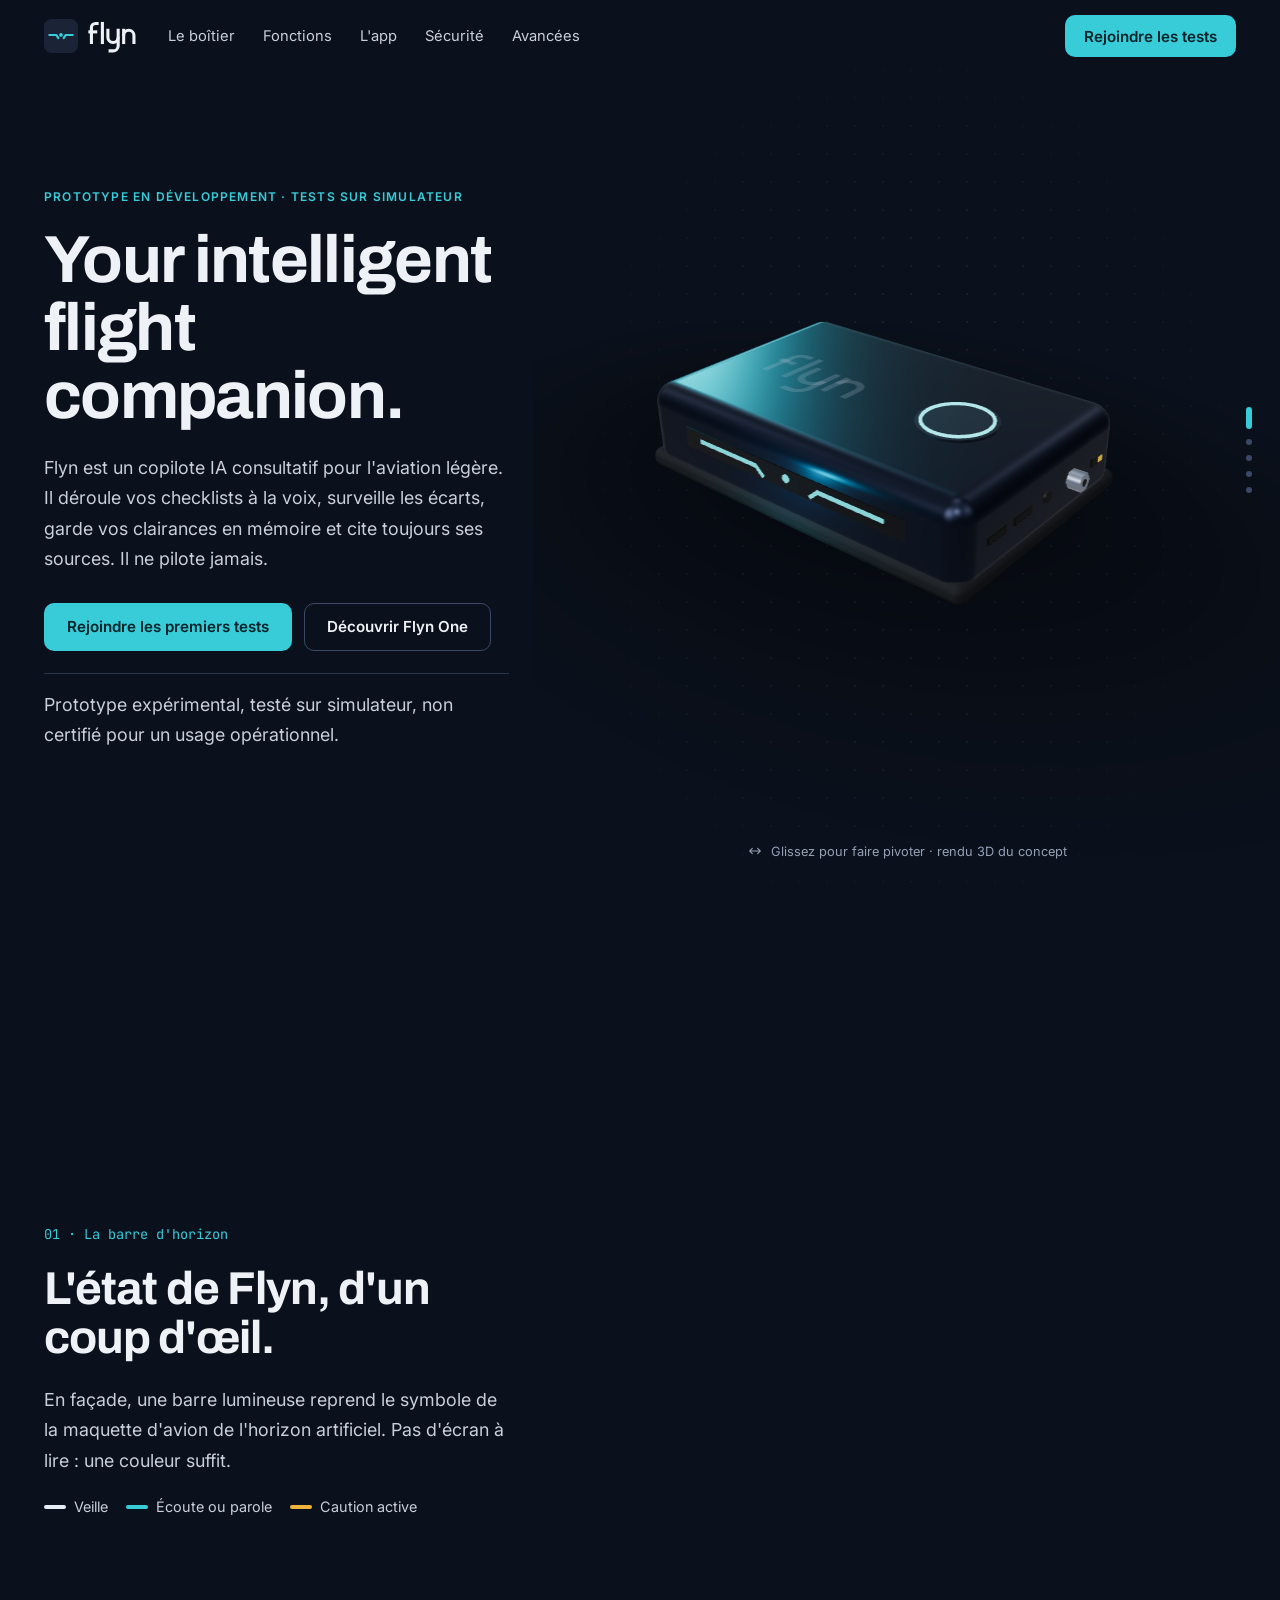
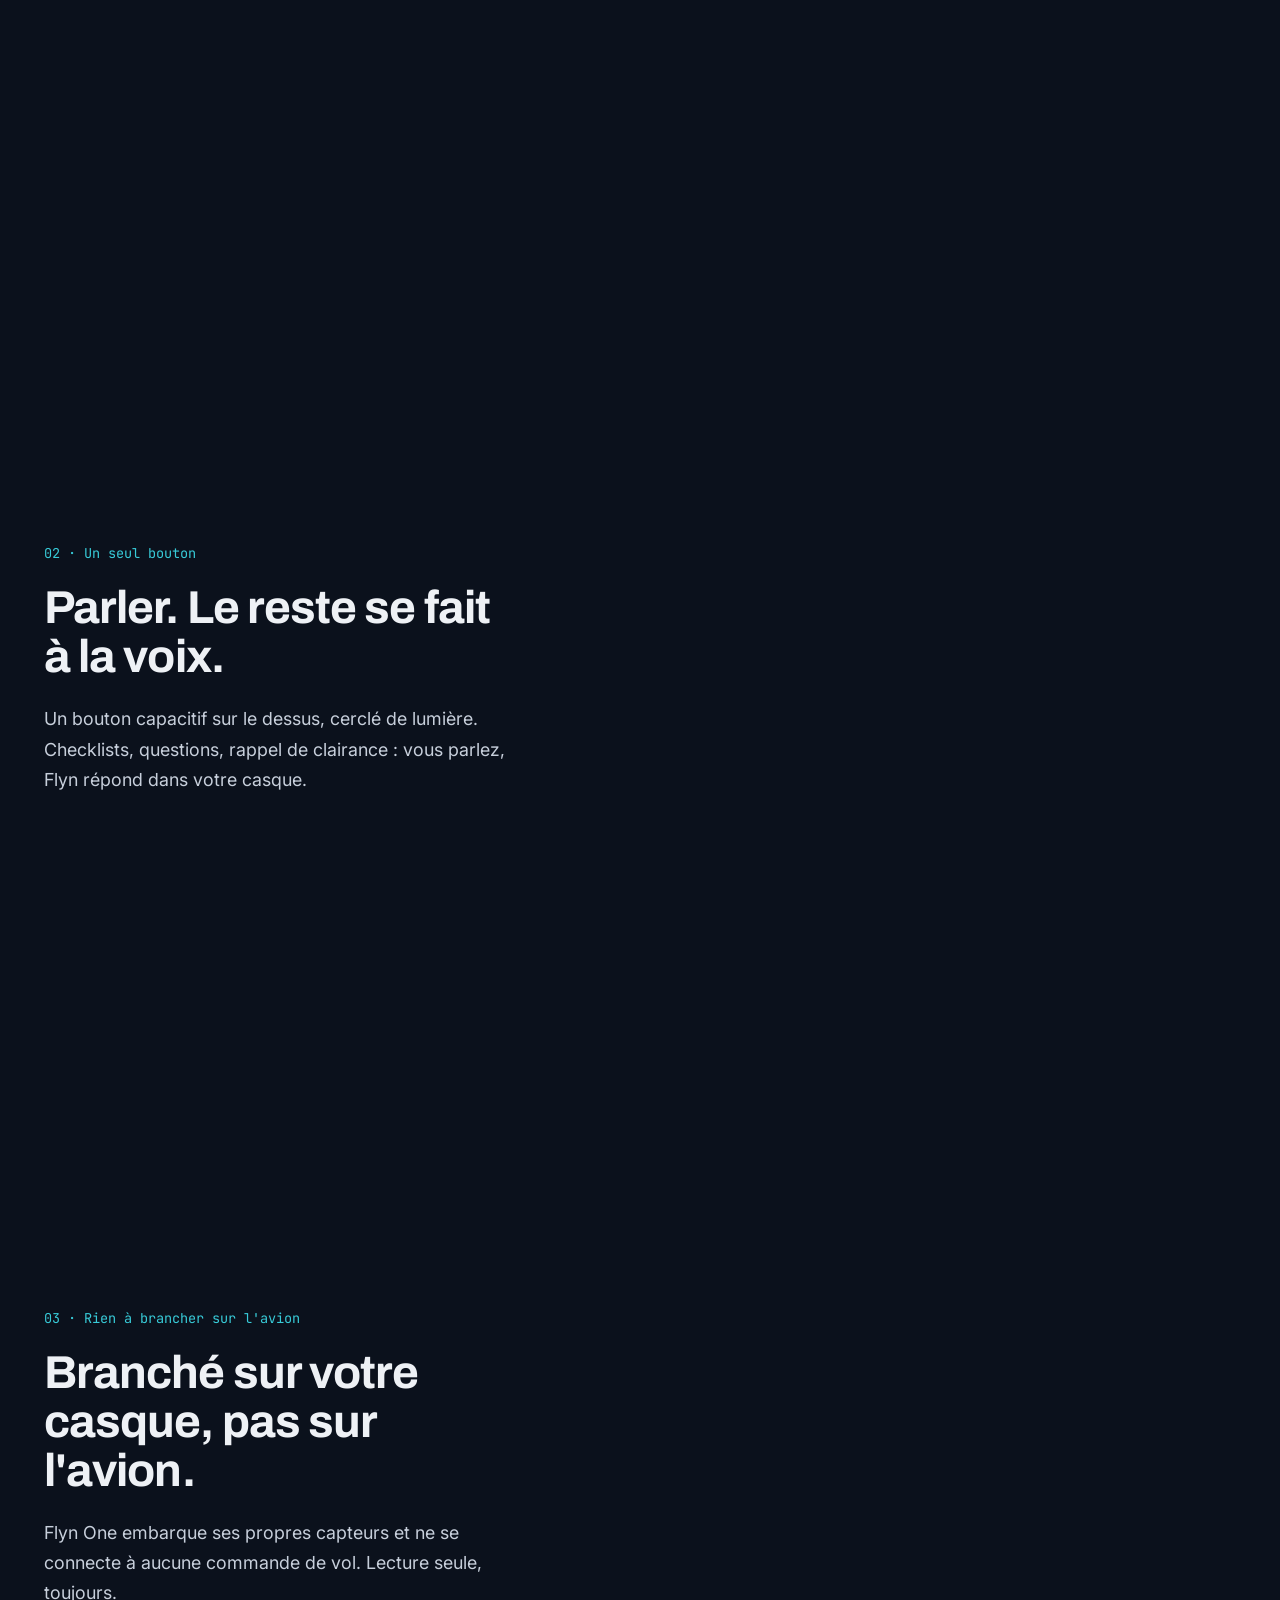
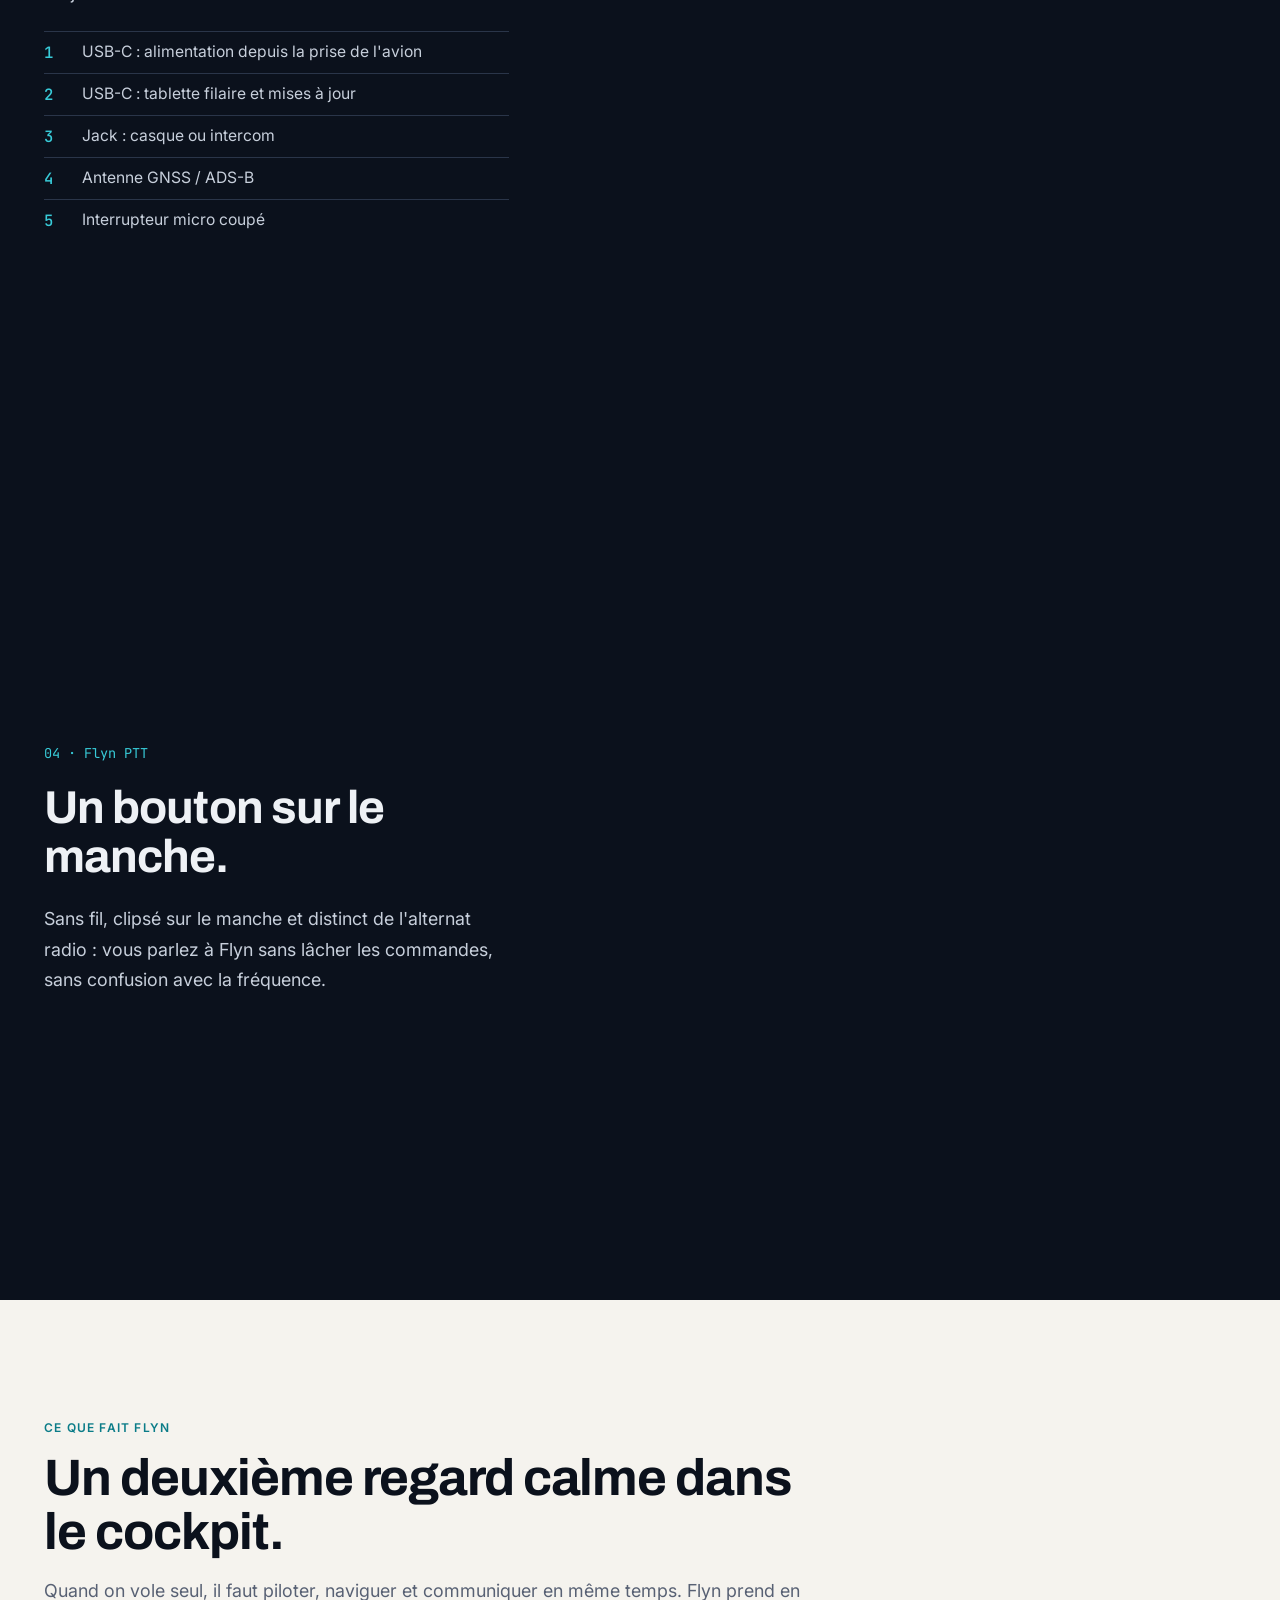
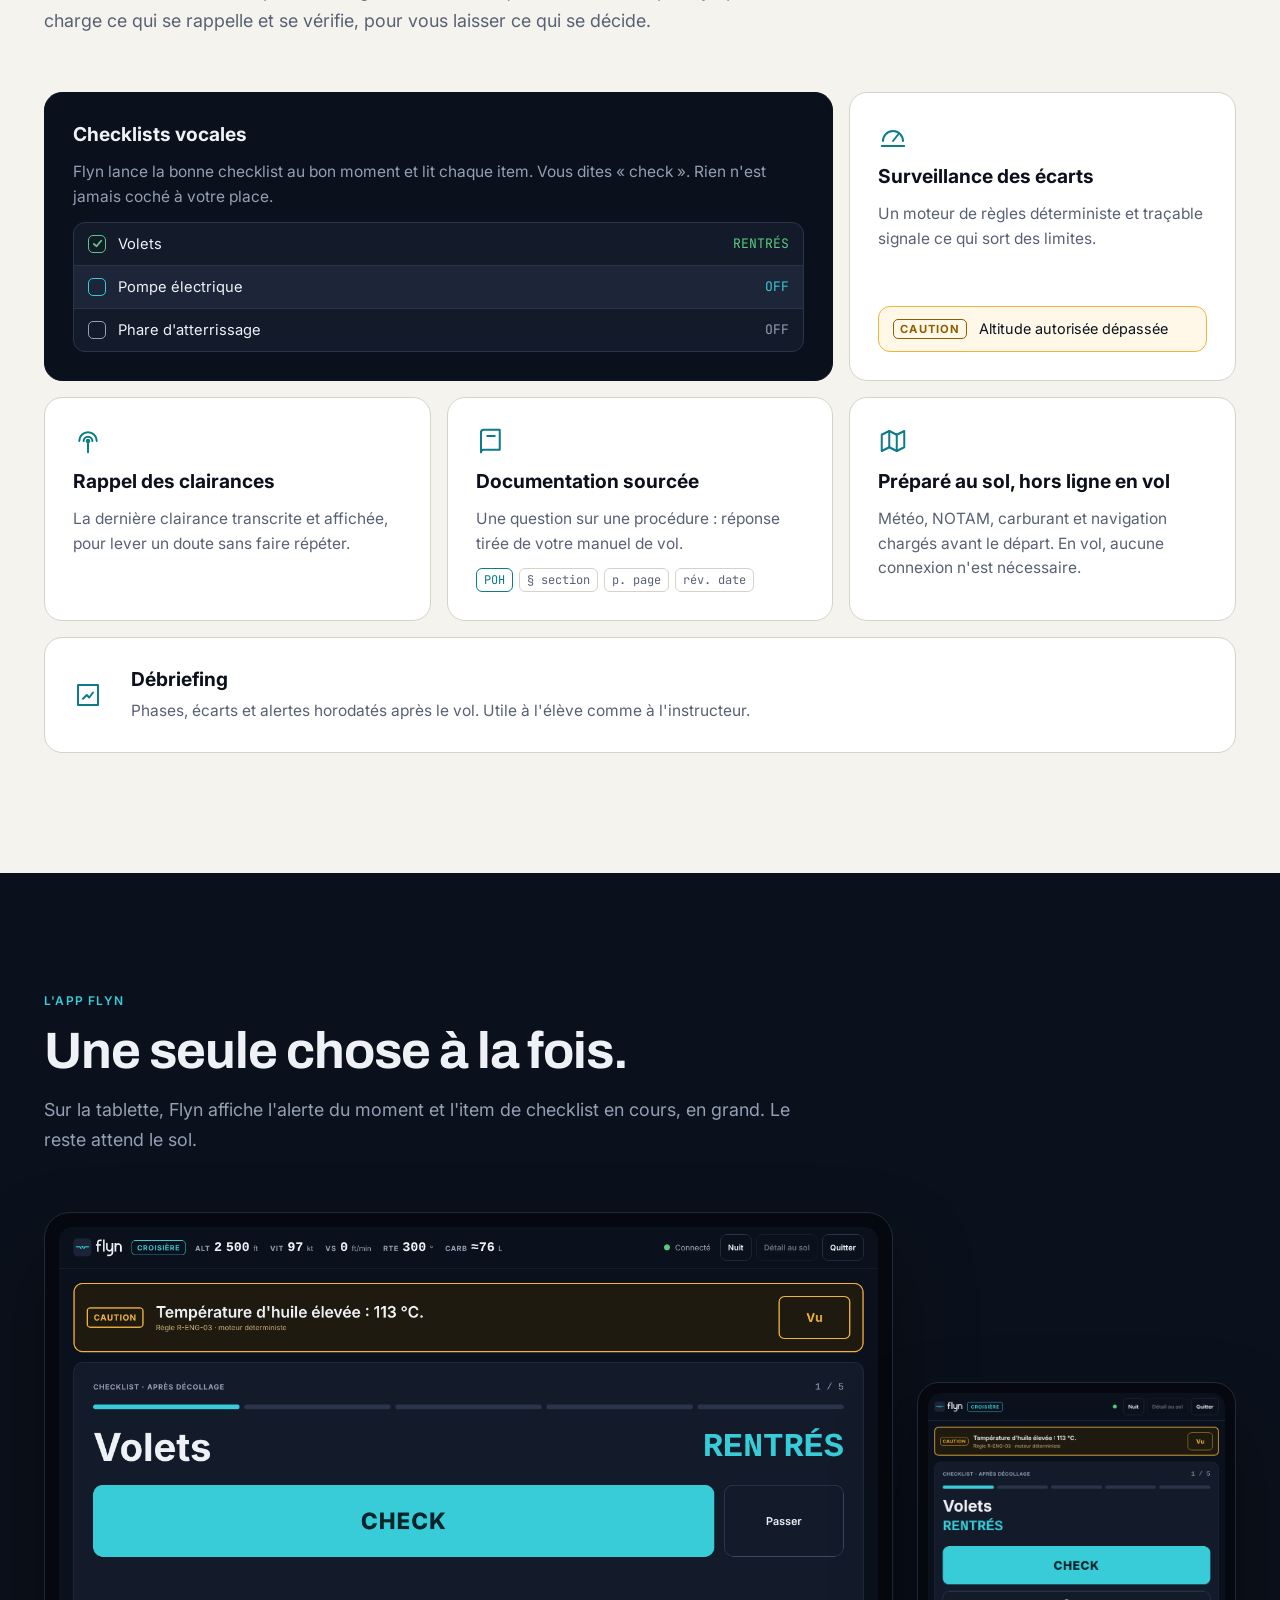
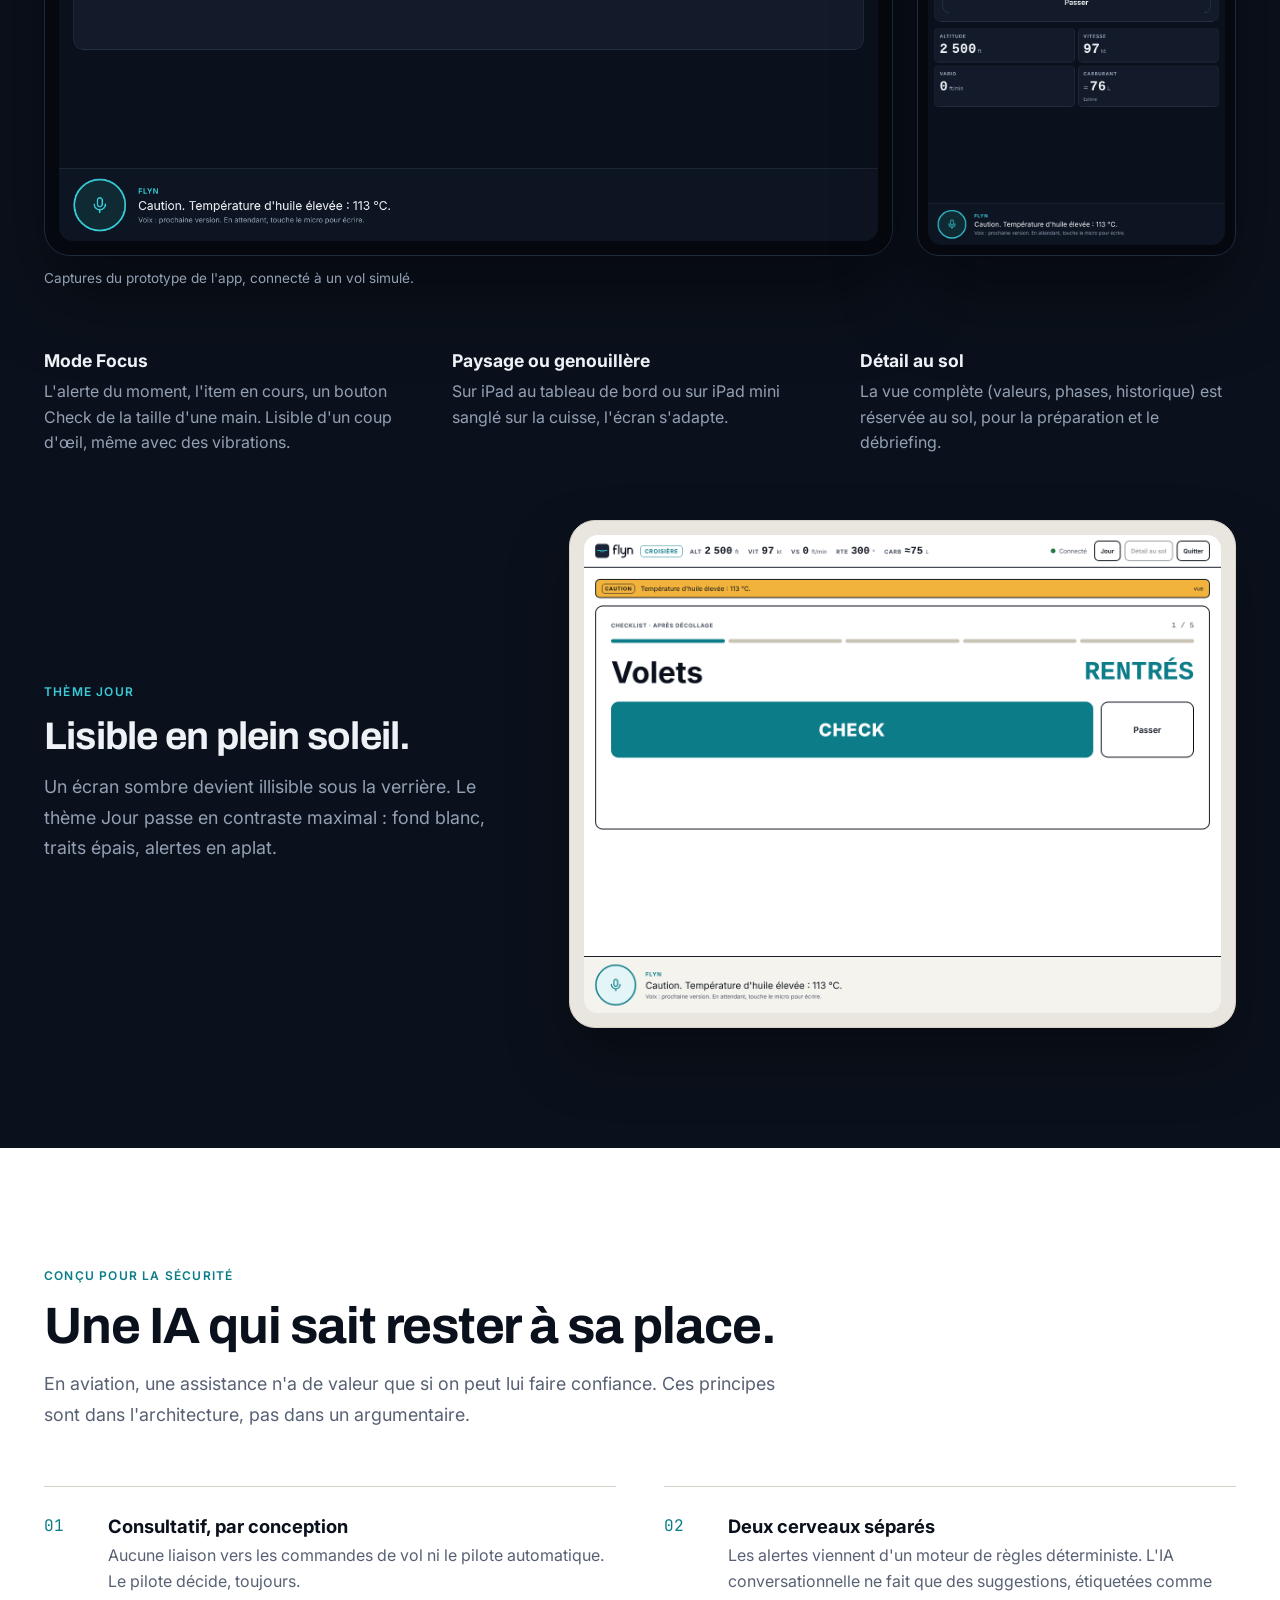
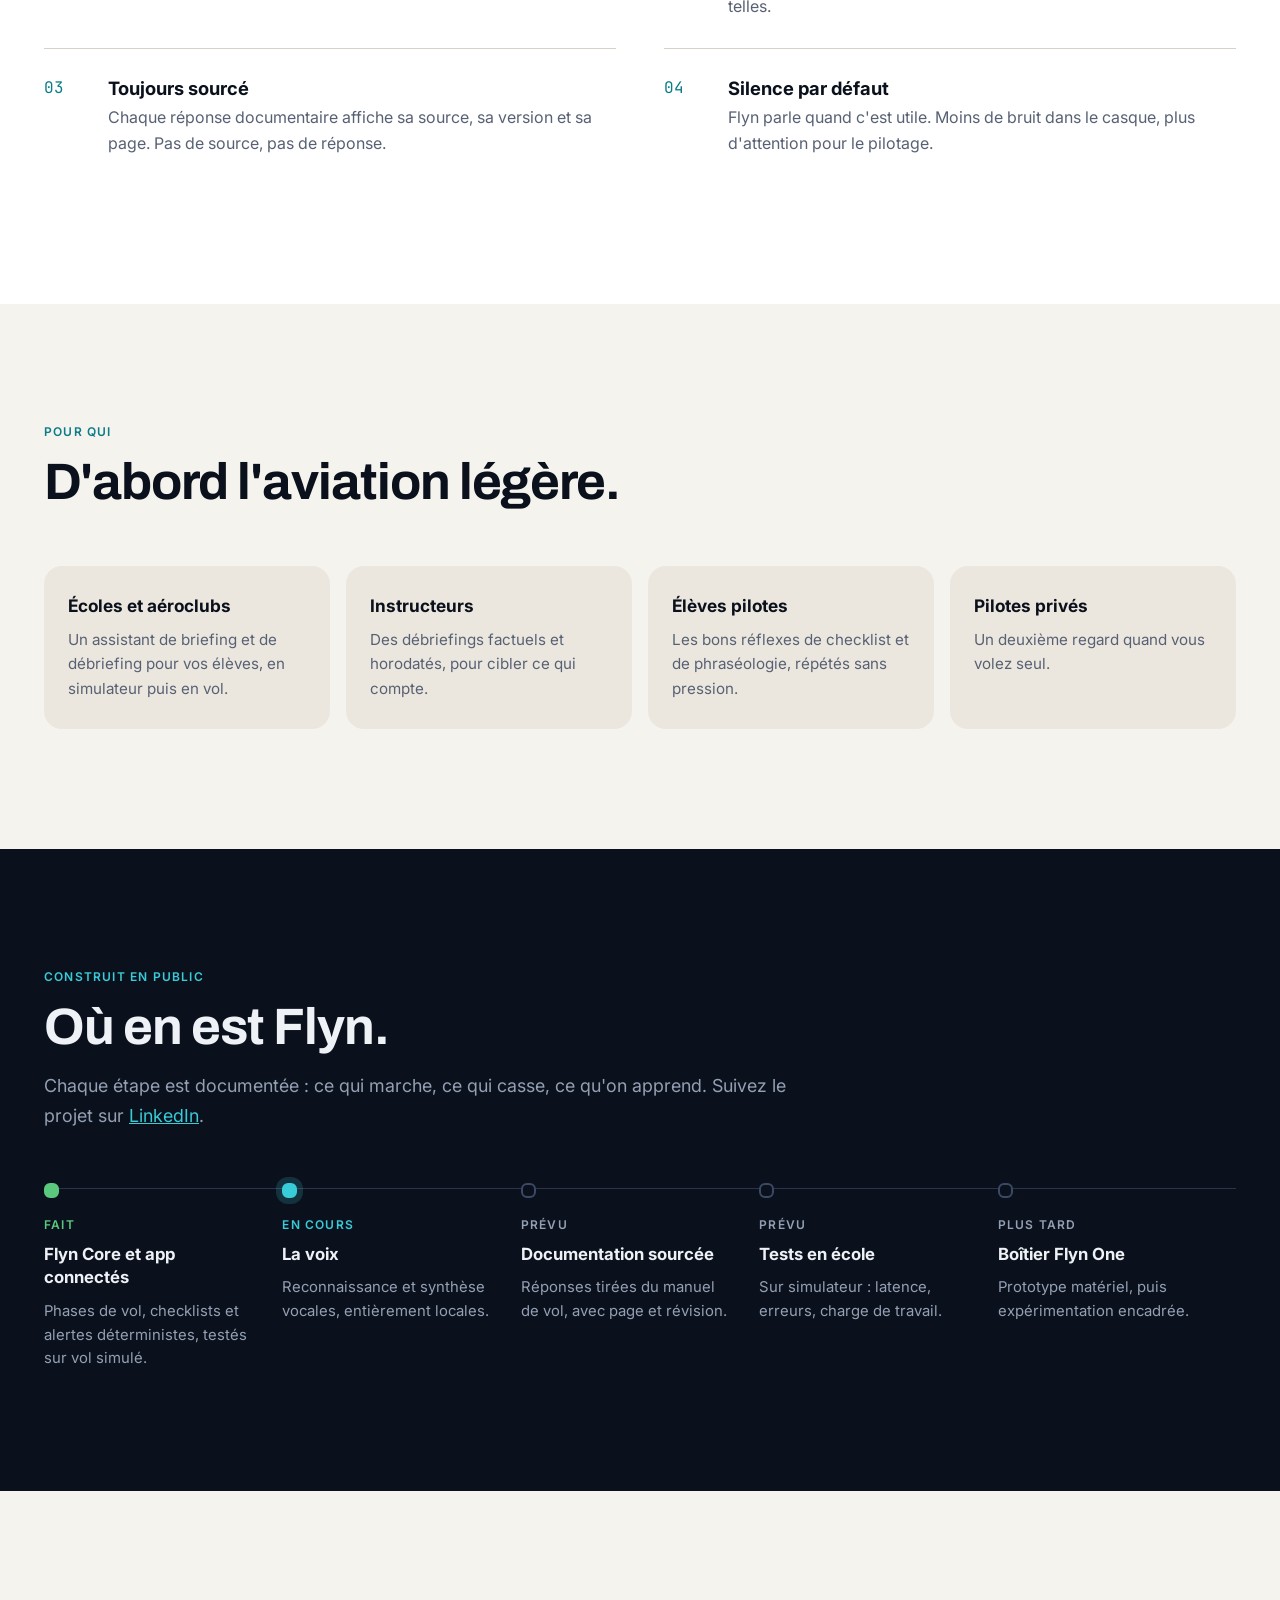
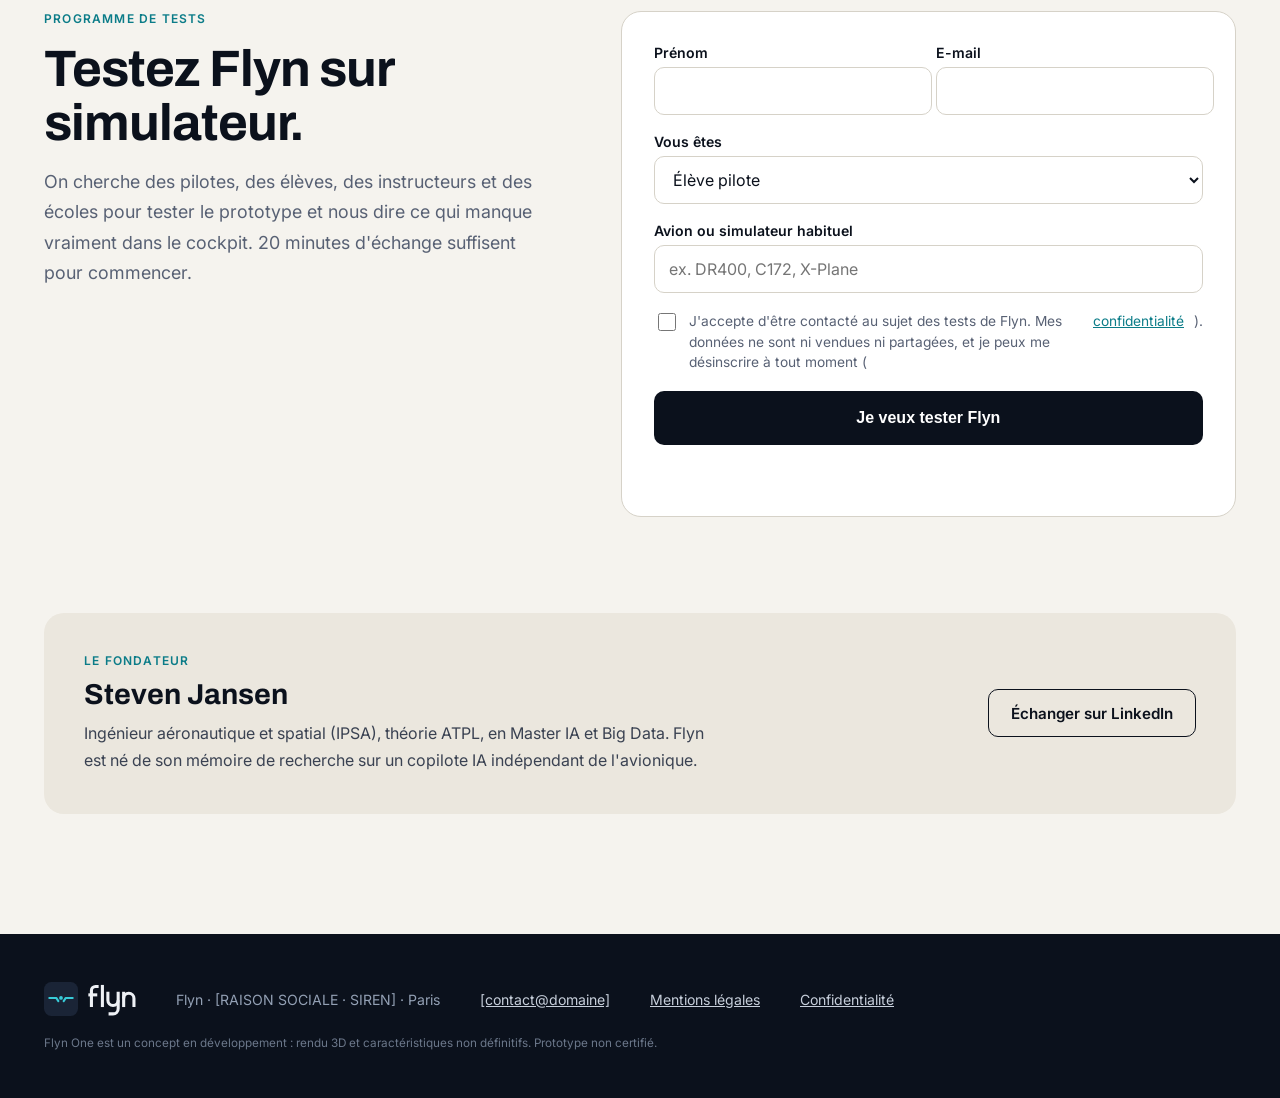
==== commit dea71a65: "Formulaire, mentions légales, confidentialité" ====
--- a/index.html
+++ b/index.html
@@ -243,7 +243,9 @@
 <section class="section light" id="tests">
   <div class="wrap signup">
     <div class="head" style="margin:0"><span class="label">Programme de tests</span><h2>Testez Flyn sur simulateur.</h2><p>On cherche des pilotes, des élèves, des instructeurs et des écoles pour tester le prototype et nous dire ce qui manque vraiment dans le cockpit. 20 minutes d'échange suffisent pour commencer.</p></div>
-    <form class="form" action="[URL_DU_FORMULAIRE]" method="POST">
+    <form class="form" id="signup" action="[URL_DU_FORMULAIRE]" method="POST">
+      <input type="hidden" name="_subject" value="Nouvelle inscription aux tests Flyn">
+      <input type="text" name="_gotcha" tabindex="-1" autocomplete="off" style="position:absolute;left:-9999px" aria-hidden="true">
       <div class="row2">
         <label class="field">Prénom<input type="text" name="prenom" autocomplete="given-name" required></label>
         <label class="field">E-mail<input type="email" name="email" autocomplete="email" required></label>
@@ -252,8 +254,9 @@
         <select name="profil"><option>Élève pilote</option><option>Pilote privé</option><option>Instructeur</option><option>École ou aéroclub</option><option>Autre</option></select>
       </label>
       <label class="field">Avion ou simulateur habituel<input type="text" name="avion" placeholder="ex. DR400, C172, X-Plane"></label>
-      <label class="consent"><input type="checkbox" name="consentement" required>J'accepte d'être contacté au sujet des tests de Flyn. Mes données ne sont pas partagées et je peux me désinscrire à tout moment.</label>
+      <label class="consent"><input type="checkbox" name="consentement" value="oui" required>J'accepte d'être contacté au sujet des tests de Flyn. Mes données ne sont ni vendues ni partagées, et je peux me désinscrire à tout moment (<a href="confidentialite.html">confidentialité</a>).</label>
       <button class="btn btn-dark" type="submit">Je veux tester Flyn</button>
+      <p class="form-status" id="signup-status" role="status" aria-live="polite"></p>
     </form>
   </div>
   <div class="wrap" style="margin-top:96px">
@@ -270,8 +273,8 @@
     <a class="nav-logo" href="#top" aria-label="Flyn, haut de page"><svg width="34" height="34" viewBox="0 0 64 64" aria-hidden="true"><rect width="64" height="64" rx="14" fill="#1a2436"/><g fill="none" stroke="#38cbd8" stroke-width="4" stroke-linecap="round" stroke-linejoin="round"><path d="M10 30 H23 L27 36"/><path d="M54 30 H41 L37 36"/></g><circle cx="32" cy="30" r="3.5" fill="#38cbd8"/></svg><svg width="48" height="33" viewBox="0 0 140 96" aria-hidden="true"><g fill="none" stroke="#eef1f5" stroke-width="9"><path d="M10 70 V22 A12 12 0 0 1 22 10 H31"/><path d="M1 34.5 H27"/><path d="M42 5.5 V70"/><path d="M58 25.5 V50.5 A15 15 0 0 0 88 50.5"/><path d="M88 25.5 V75 A15 15 0 0 1 73 90 H60"/><path d="M104 25.5 V70"/><path d="M104 45 A15 15 0 0 1 134 45 V70"/></g></svg></a>
     <span>Flyn · [RAISON SOCIALE · SIREN] · Paris</span>
     <a href="mailto:[CONTACT@DOMAINE]">[contact@domaine]</a>
-    <a href="[MENTIONS LÉGALES]">Mentions légales</a>
-    <a href="[CONFIDENTIALITÉ]">Confidentialité</a>
+    <a href="mentions-legales.html">Mentions légales</a>
+    <a href="confidentialite.html">Confidentialité</a>
     <small>Flyn One est un concept en développement : rendu 3D et caractéristiques non définitifs. Prototype non certifié.</small>
   </div>
 </footer>
@@ -305,6 +308,25 @@
   nav.classList.toggle('scrolled', scrollY > 20);
 }
 addEventListener('scroll', onScroll, { passive: true });
+// Formulaire : envoi sans quitter la page (Formspree), garde-fou tant qu'il n'est pas branché
+const form = document.getElementById('signup');
+const status = document.getElementById('signup-status');
+form.addEventListener('submit', async (e) => {
+  e.preventDefault();
+  if (form.action.includes('%5BURL') || form.getAttribute('action').startsWith('[')) {
+    status.textContent = 'Le formulaire n\u2019est pas encore branché. Écrivez-nous en attendant : [contact@domaine].';
+    return;
+  }
+  status.textContent = 'Envoi…';
+  try {
+    const r = await fetch(form.action, { method: 'POST', body: new FormData(form), headers: { Accept: 'application/json' } });
+    if (!r.ok) throw new Error(String(r.status));
+    form.reset();
+    status.textContent = 'Merci ! On vous recontacte très vite pour organiser un premier échange.';
+  } catch {
+    status.textContent = 'L\u2019envoi a échoué. Réessayez, ou écrivez-nous : [contact@domaine].';
+  }
+});
 addEventListener('resize', onScroll);
 onScroll();
 </script>
--- a/assets/css/site.css
+++ b/assets/css/site.css
@@ -201,6 +201,15 @@
 .consent { display: flex; gap: 10px; align-items: flex-start; font-size: 0.86rem; color: var(--muted-d); line-height: 1.5; }
 .consent input { width: 18px; height: 18px; margin-top: 2px; flex: none; }
 .form .btn { width: 100%; min-height: 54px; font-size: 1rem; }
+.form-status { margin: 0; min-height: 1.4em; font-size: 0.92rem; color: var(--cyan-d); }
+.consent a { color: var(--cyan-d); }
+/* Pages légales */
+.legal { max-width: 760px; margin: 0 auto; padding: 140px 24px 96px; color: var(--ink-d); }
+.legal h1 { font-family: var(--display); font-size: clamp(2rem, 4vw, 2.8rem); margin: 0 0 8px; }
+.legal h2 { font-size: 1.2rem; margin: 36px 0 10px; }
+.legal p, .legal li { line-height: 1.7; color: #3a4252; }
+.legal .todo { background: #fff3cd; padding: 0 4px; border-radius: 3px; }
+.legal-page { background: var(--dawn); }
 @media (max-width: 900px) { .signup { grid-template-columns: minmax(0, 1fr); gap: 32px; } .row2 { grid-template-columns: minmax(0, 1fr); } }
 
 /* Fondateur */
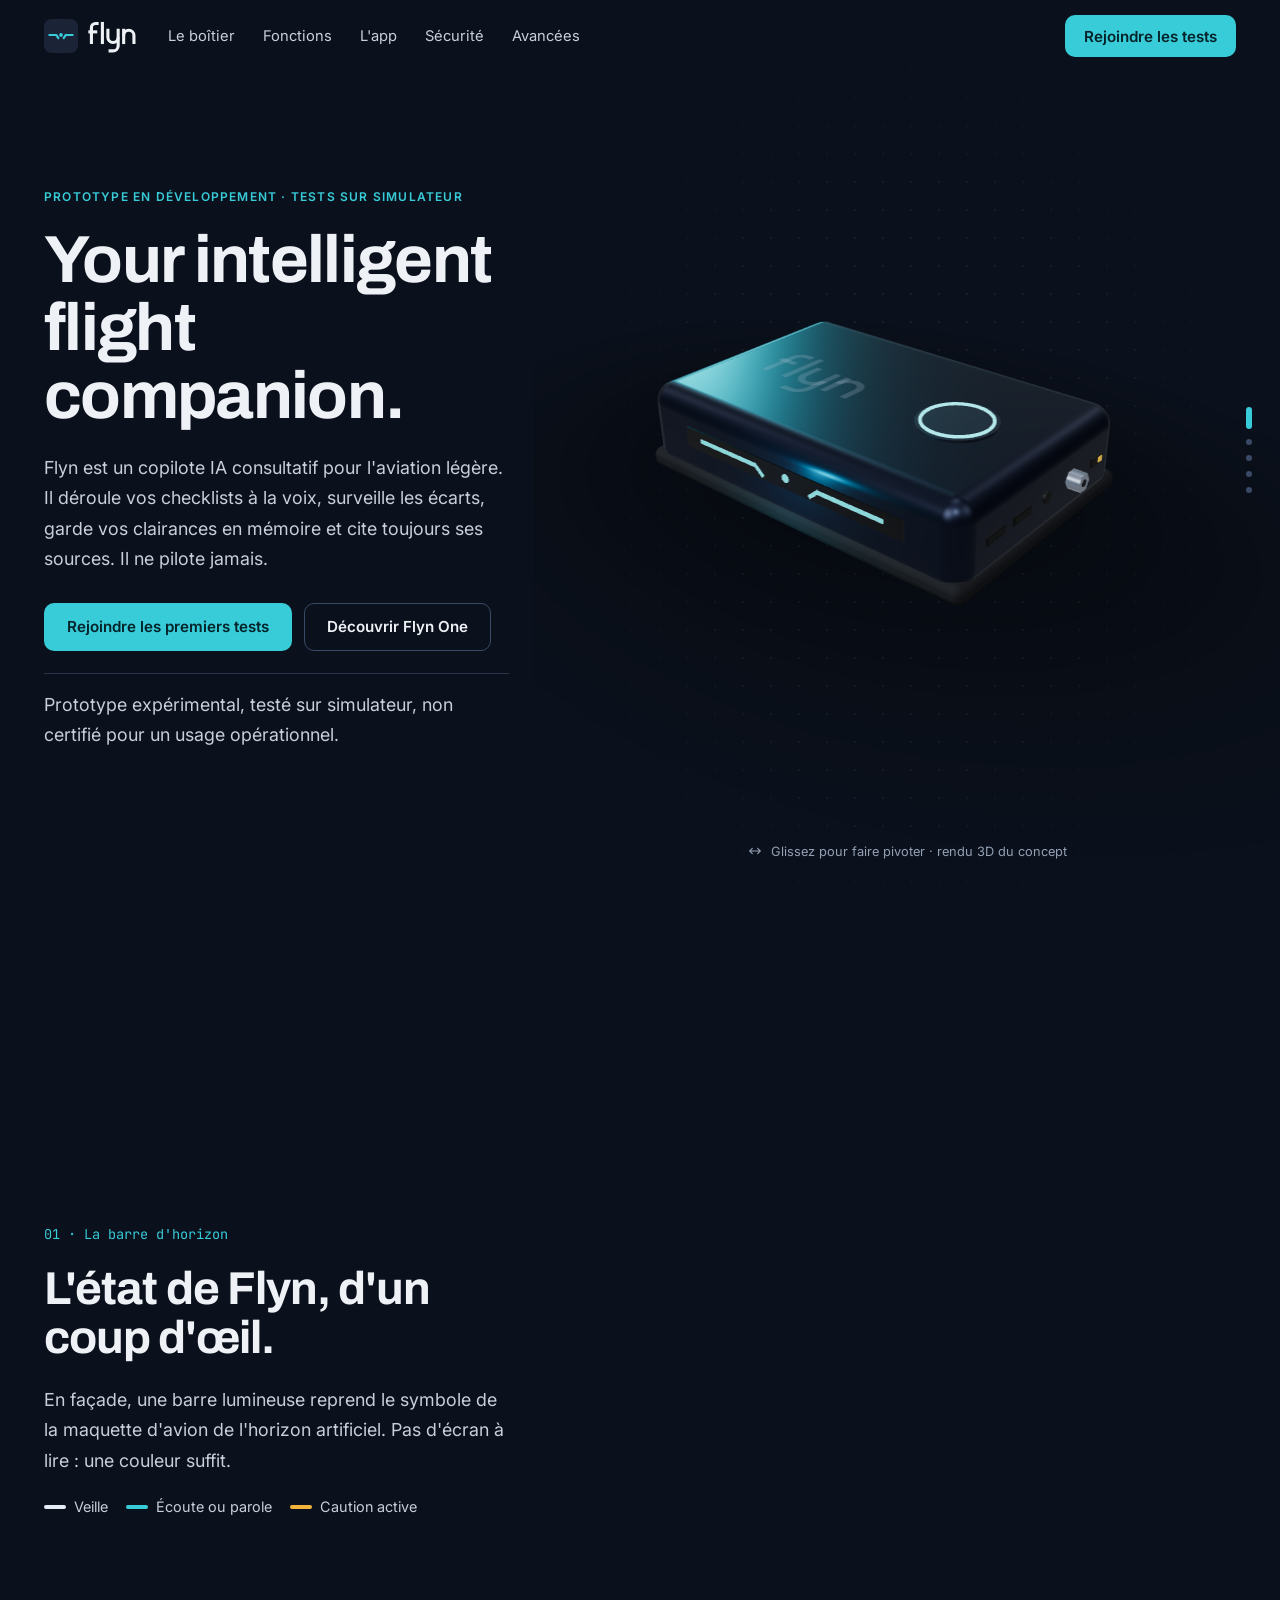
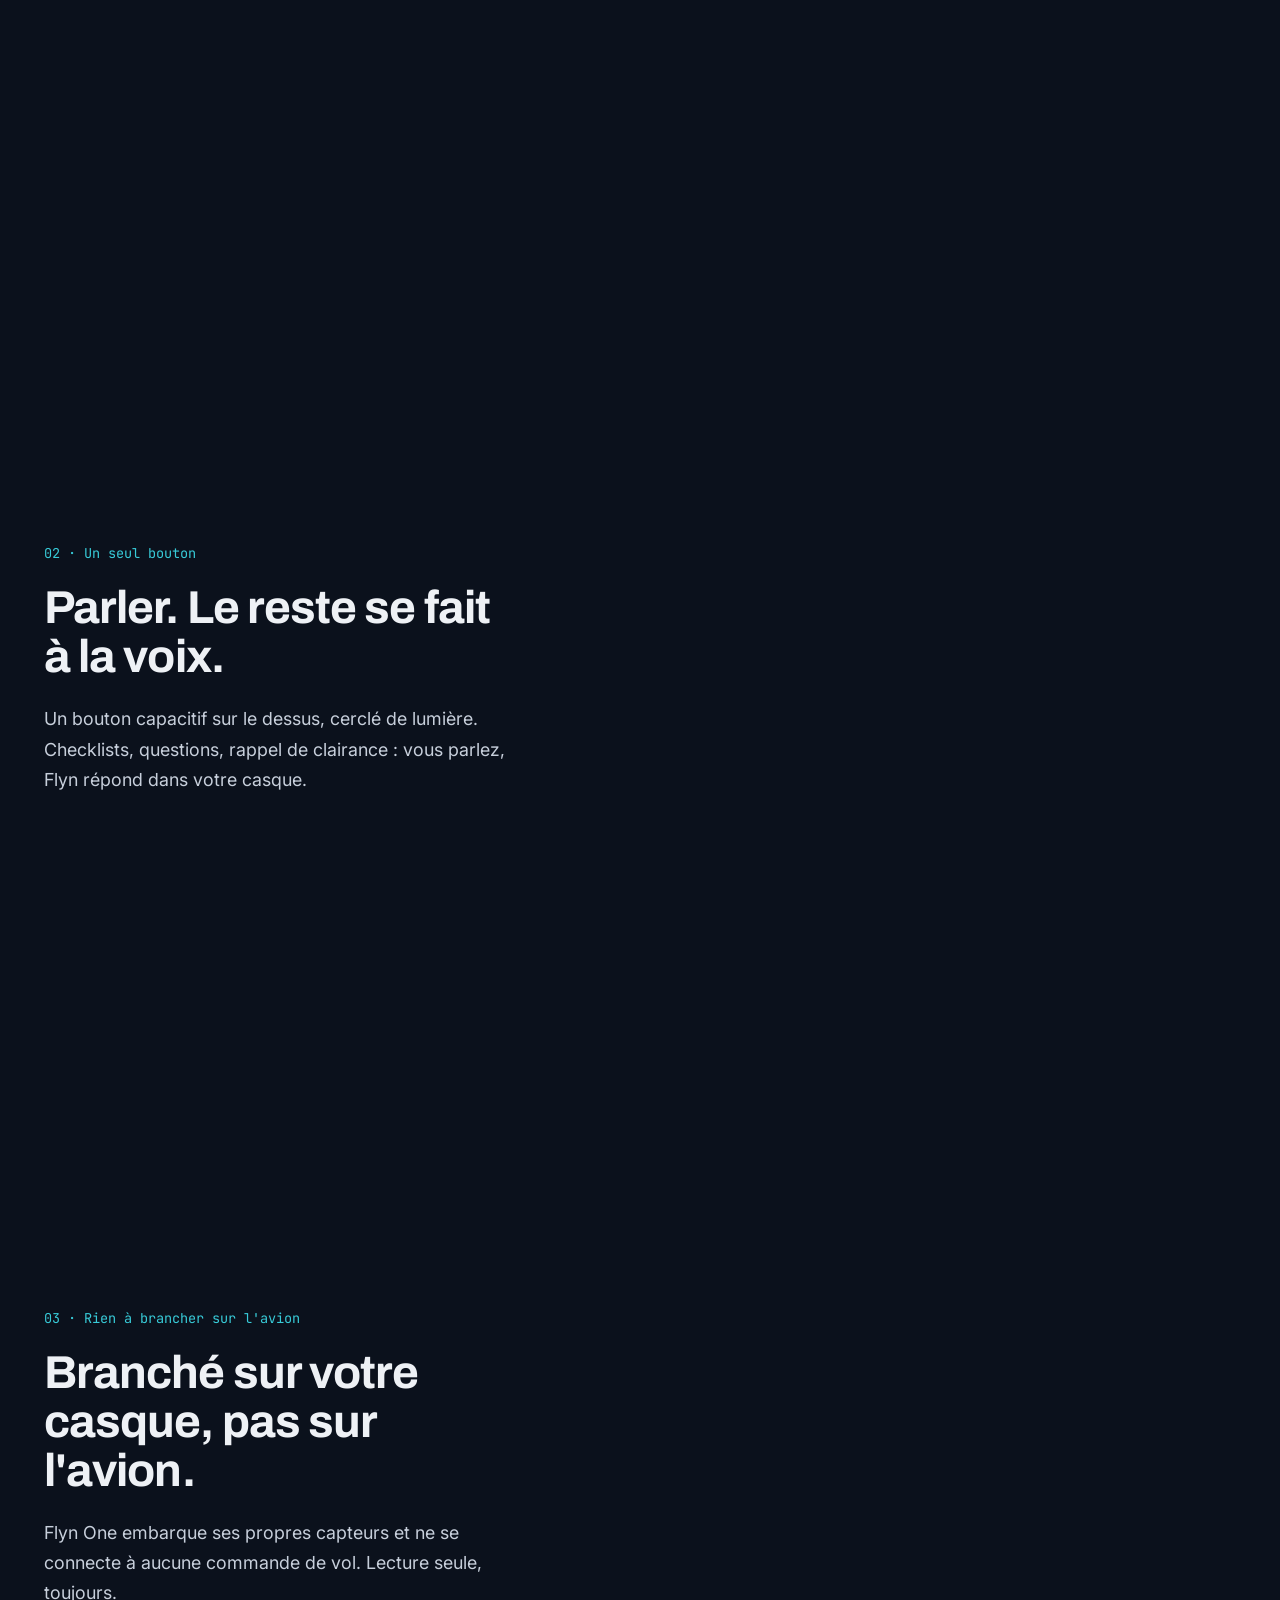
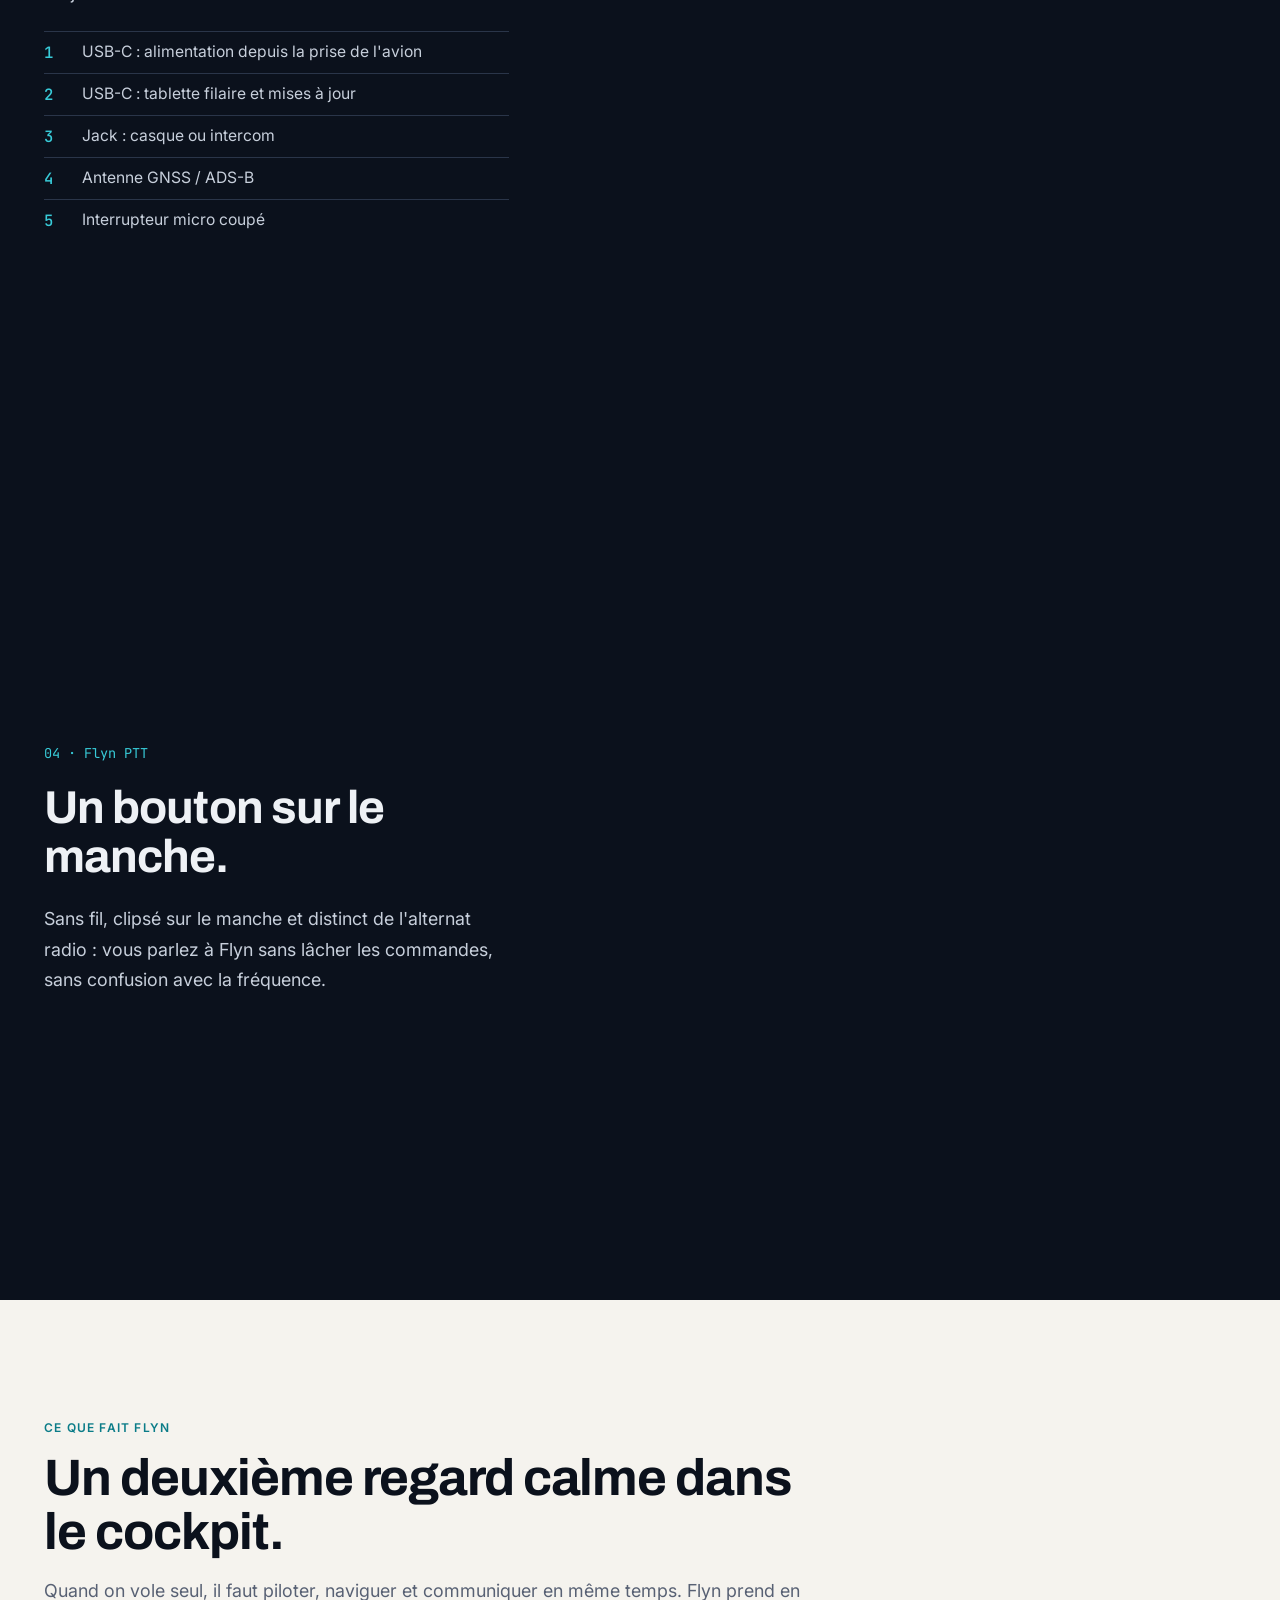
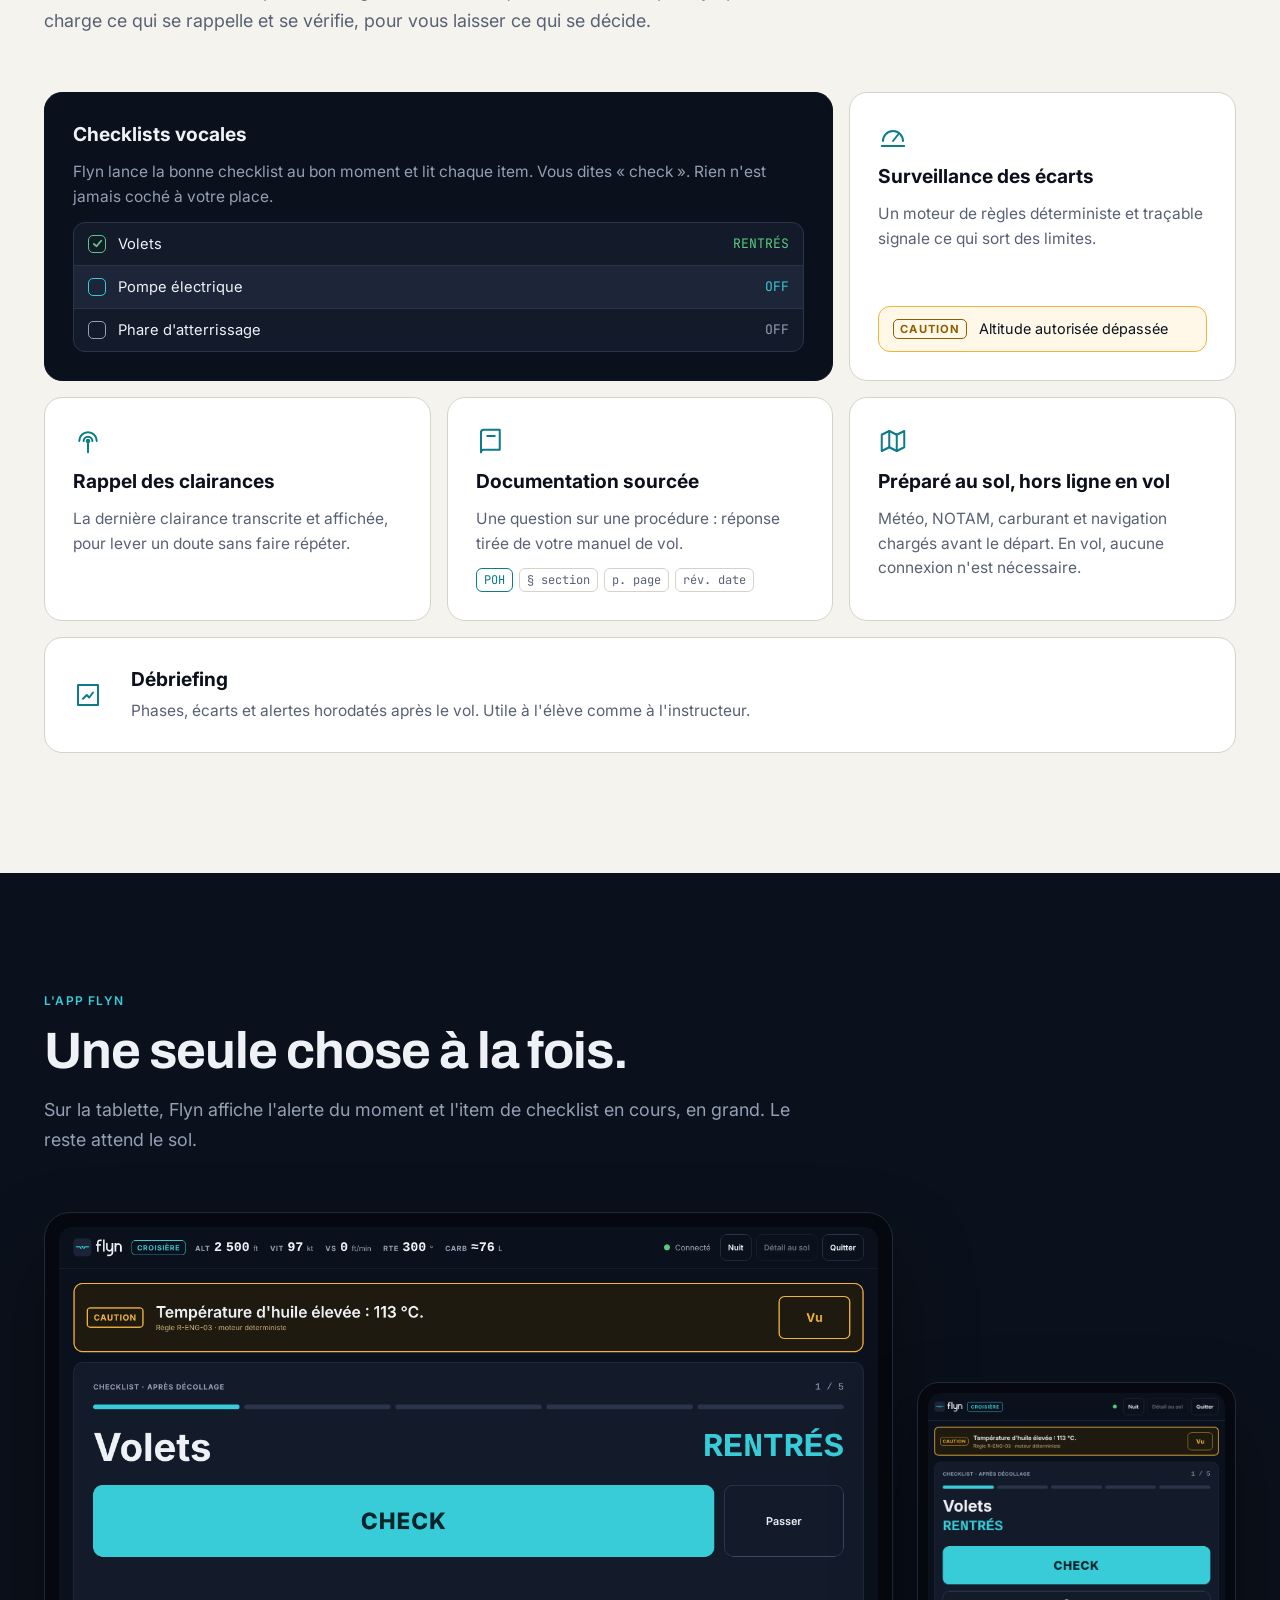
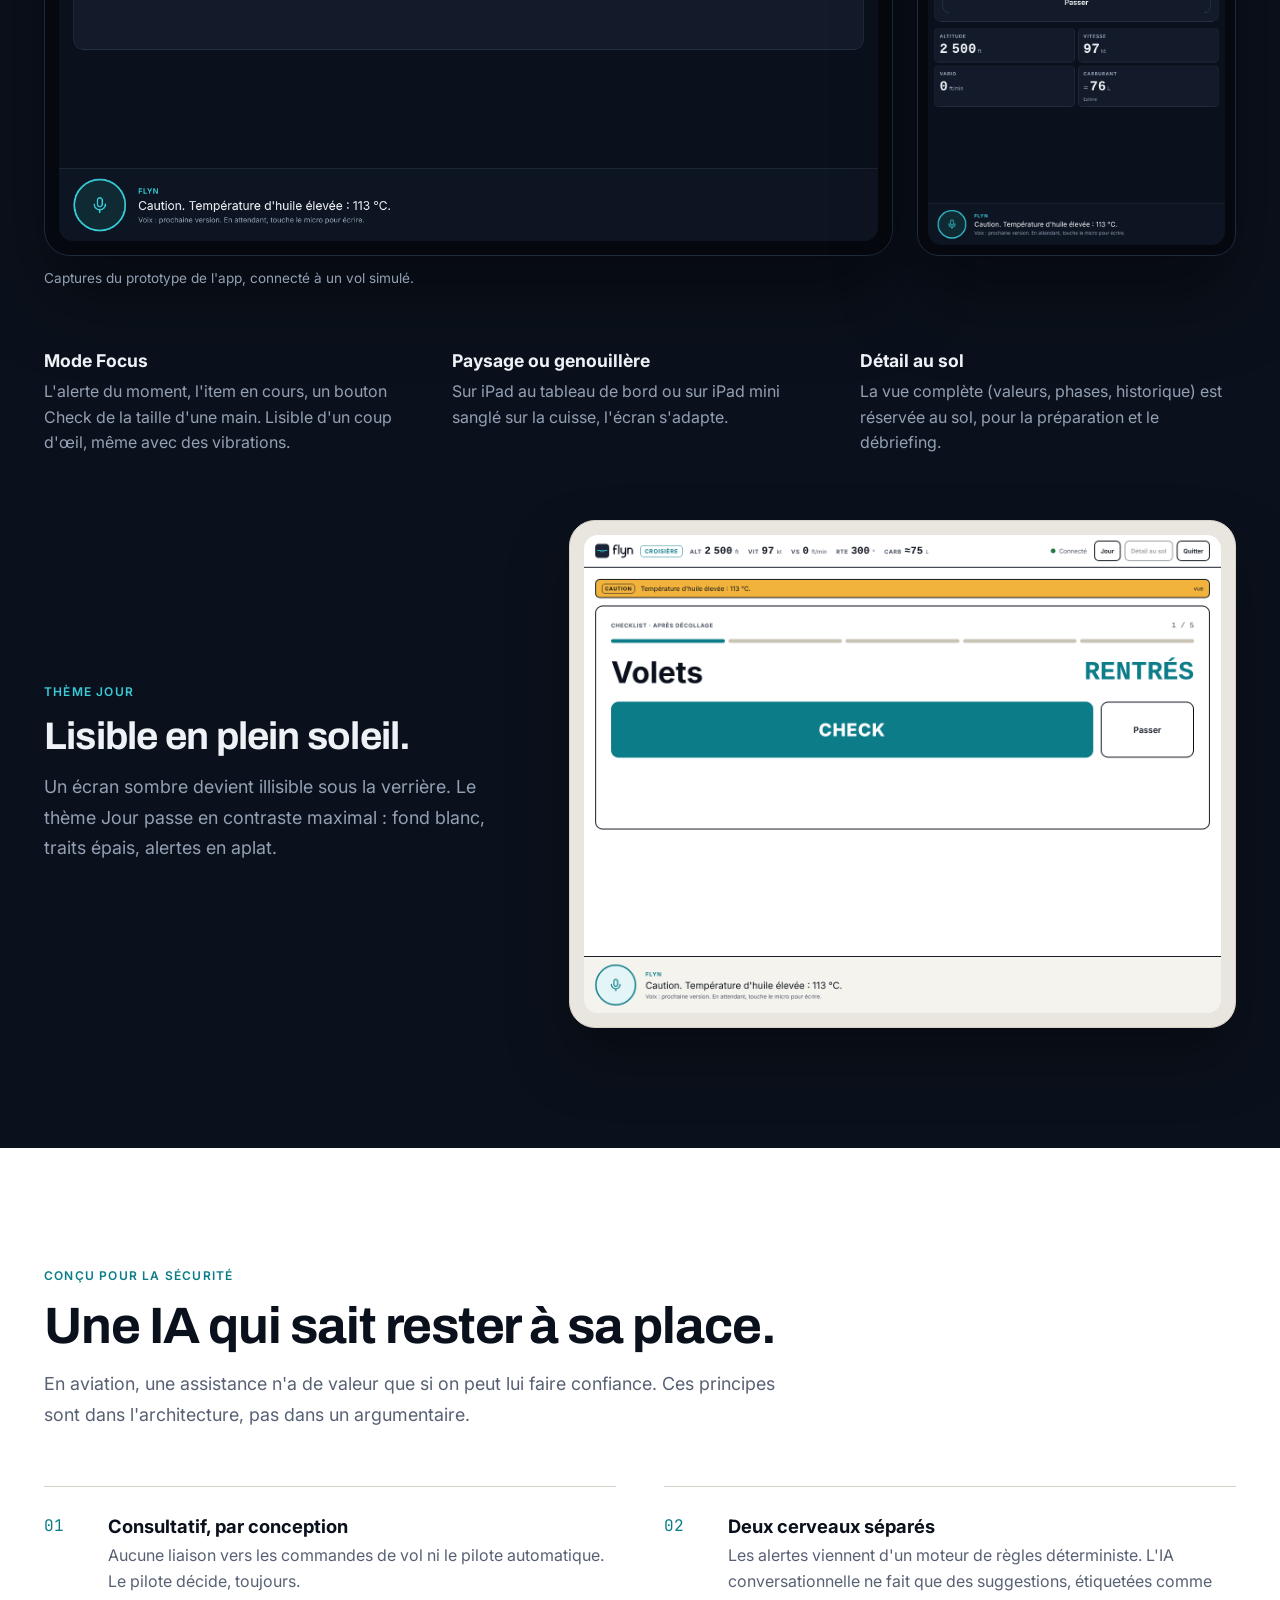
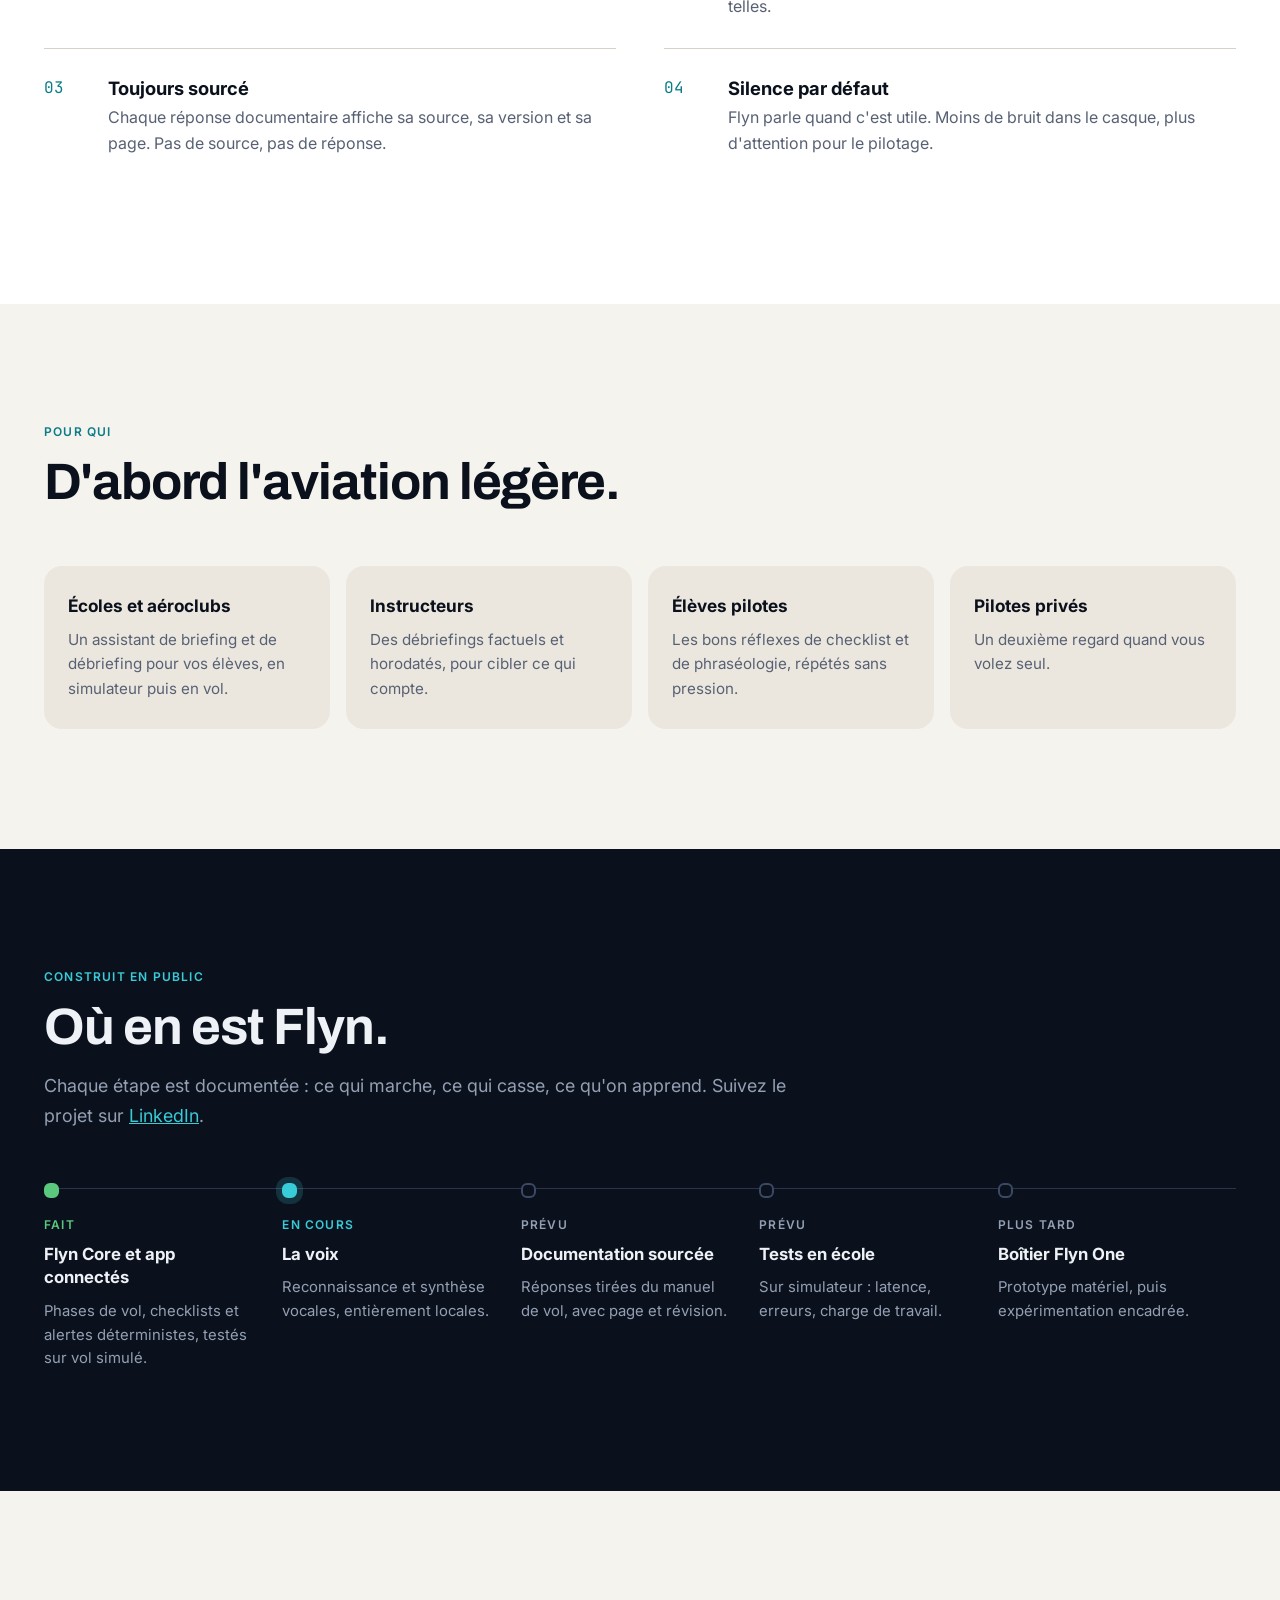
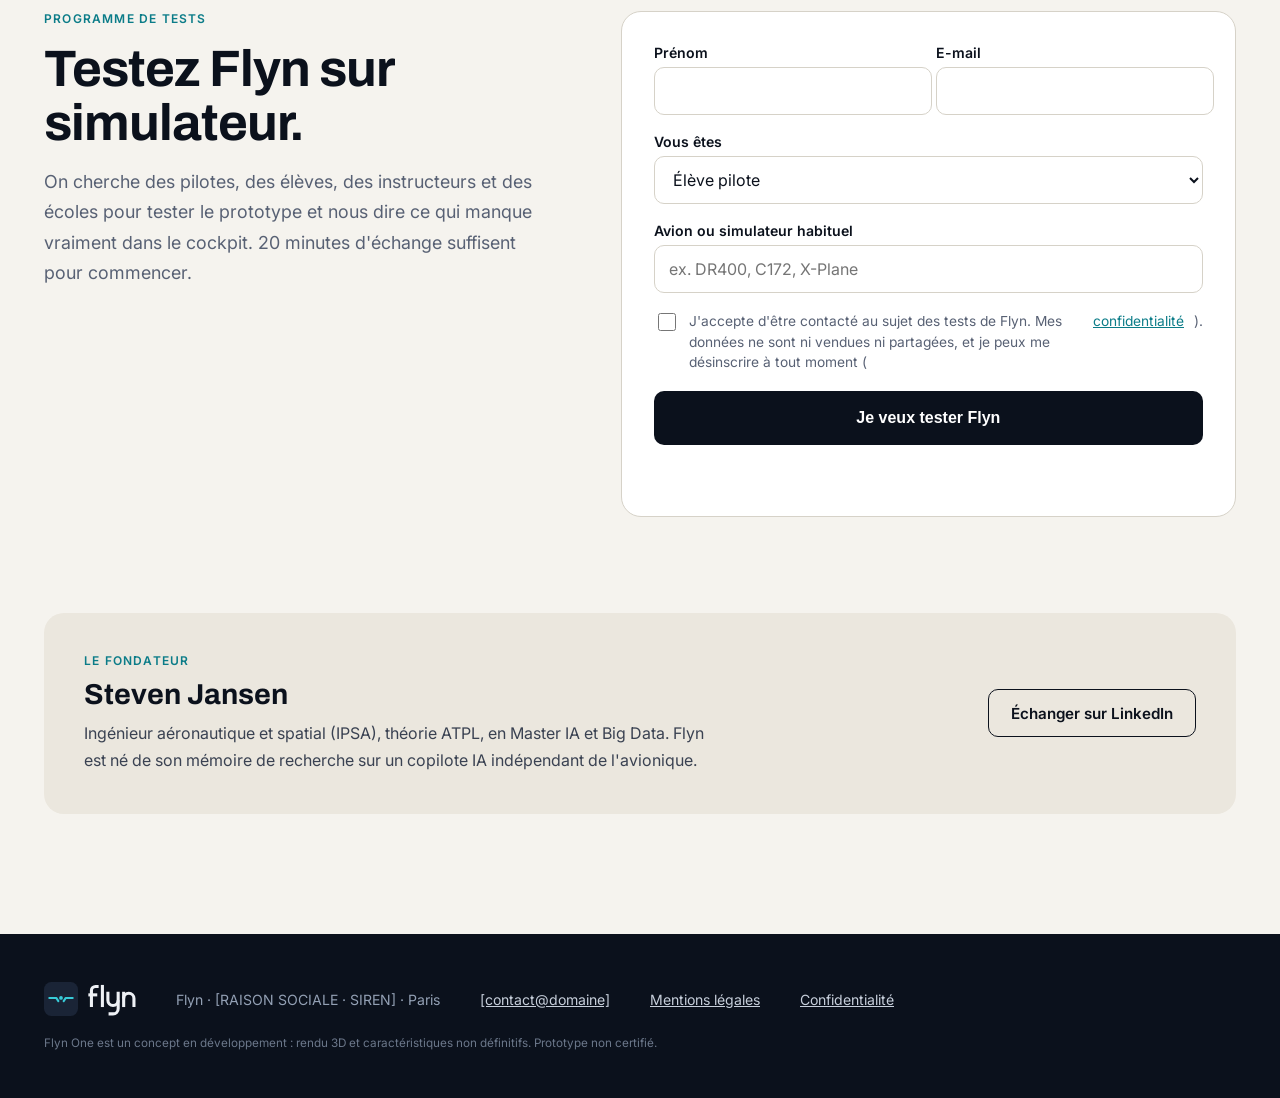
==== commit 07892eb7: "Formulaire Formspree branché" ====
--- a/index.html
+++ b/index.html
@@ -243,7 +243,7 @@
 <section class="section light" id="tests">
   <div class="wrap signup">
     <div class="head" style="margin:0"><span class="label">Programme de tests</span><h2>Testez Flyn sur simulateur.</h2><p>On cherche des pilotes, des élèves, des instructeurs et des écoles pour tester le prototype et nous dire ce qui manque vraiment dans le cockpit. 20 minutes d'échange suffisent pour commencer.</p></div>
-    <form class="form" id="signup" action="[URL_DU_FORMULAIRE]" method="POST">
+    <form class="form" id="signup" action="https://formspree.io/f/moedwovq" method="POST">
       <input type="hidden" name="_subject" value="Nouvelle inscription aux tests Flyn">
       <input type="text" name="_gotcha" tabindex="-1" autocomplete="off" style="position:absolute;left:-9999px" aria-hidden="true">
       <div class="row2">
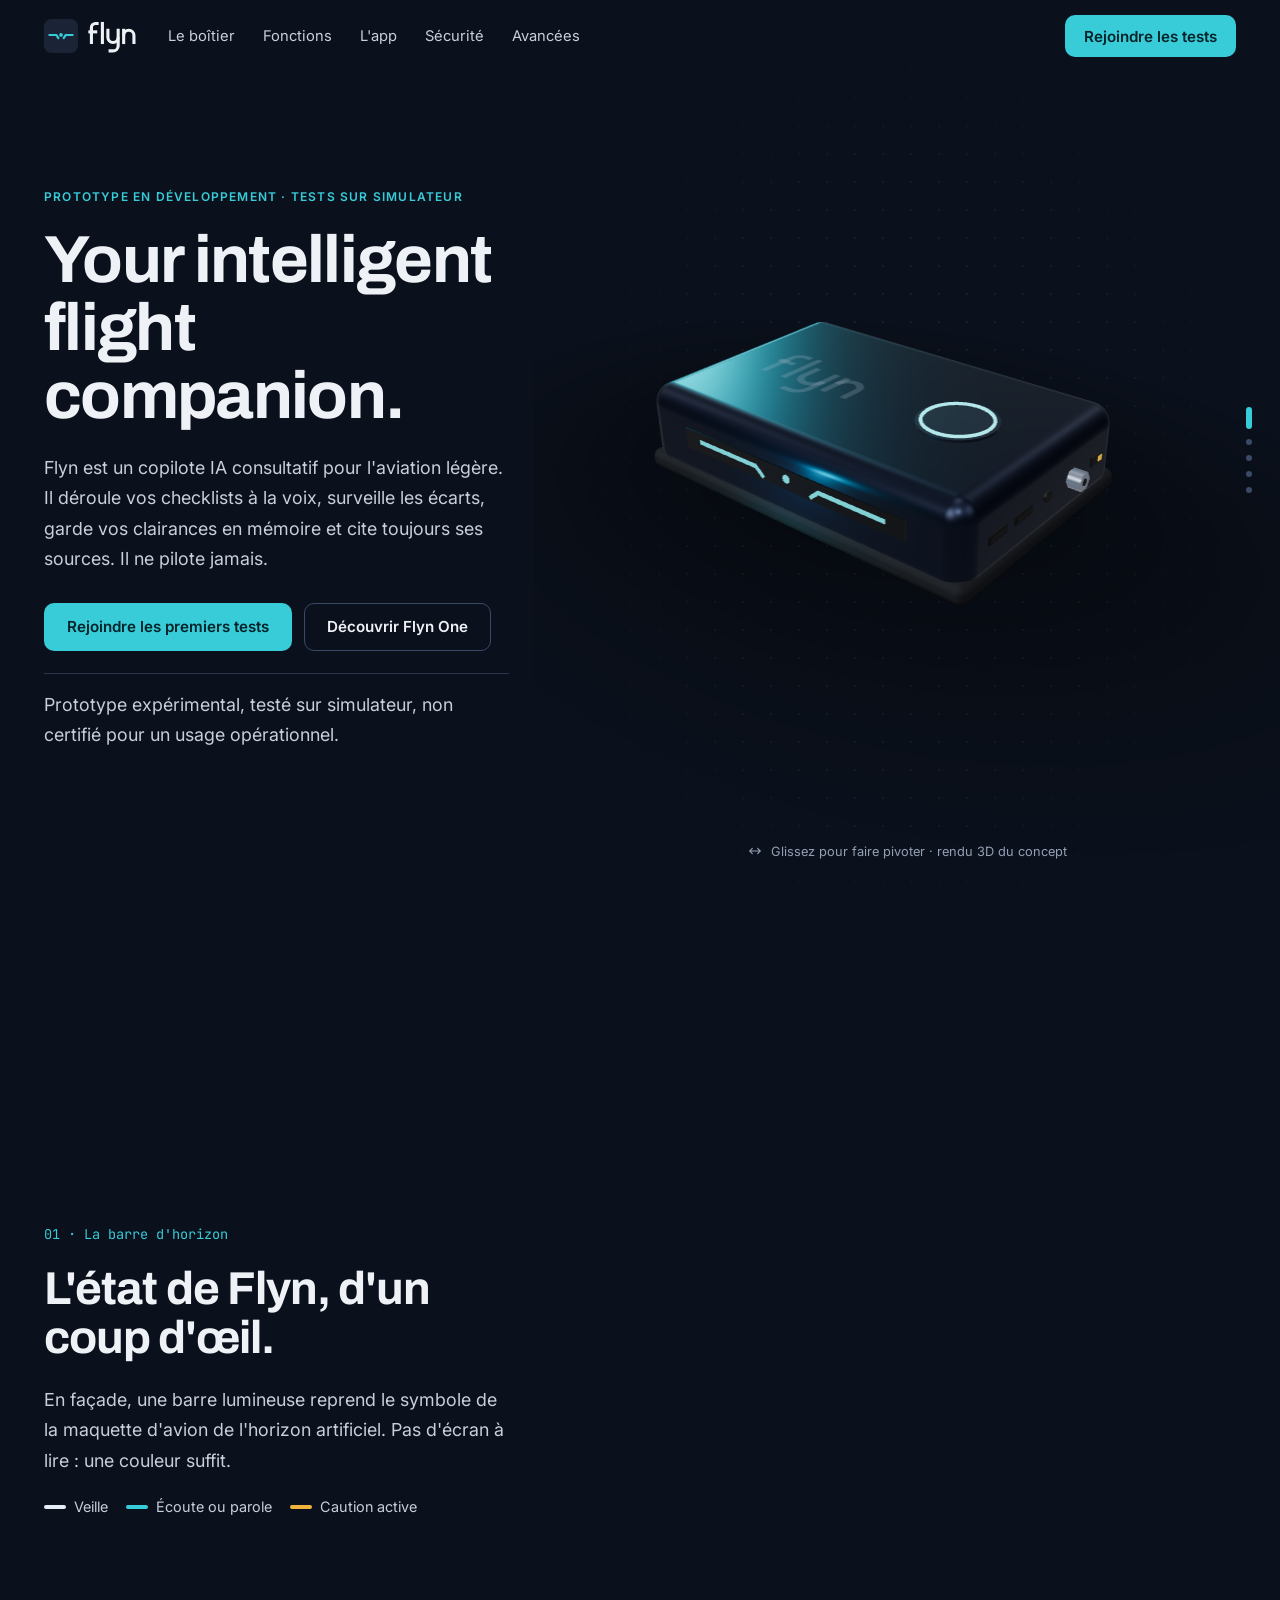
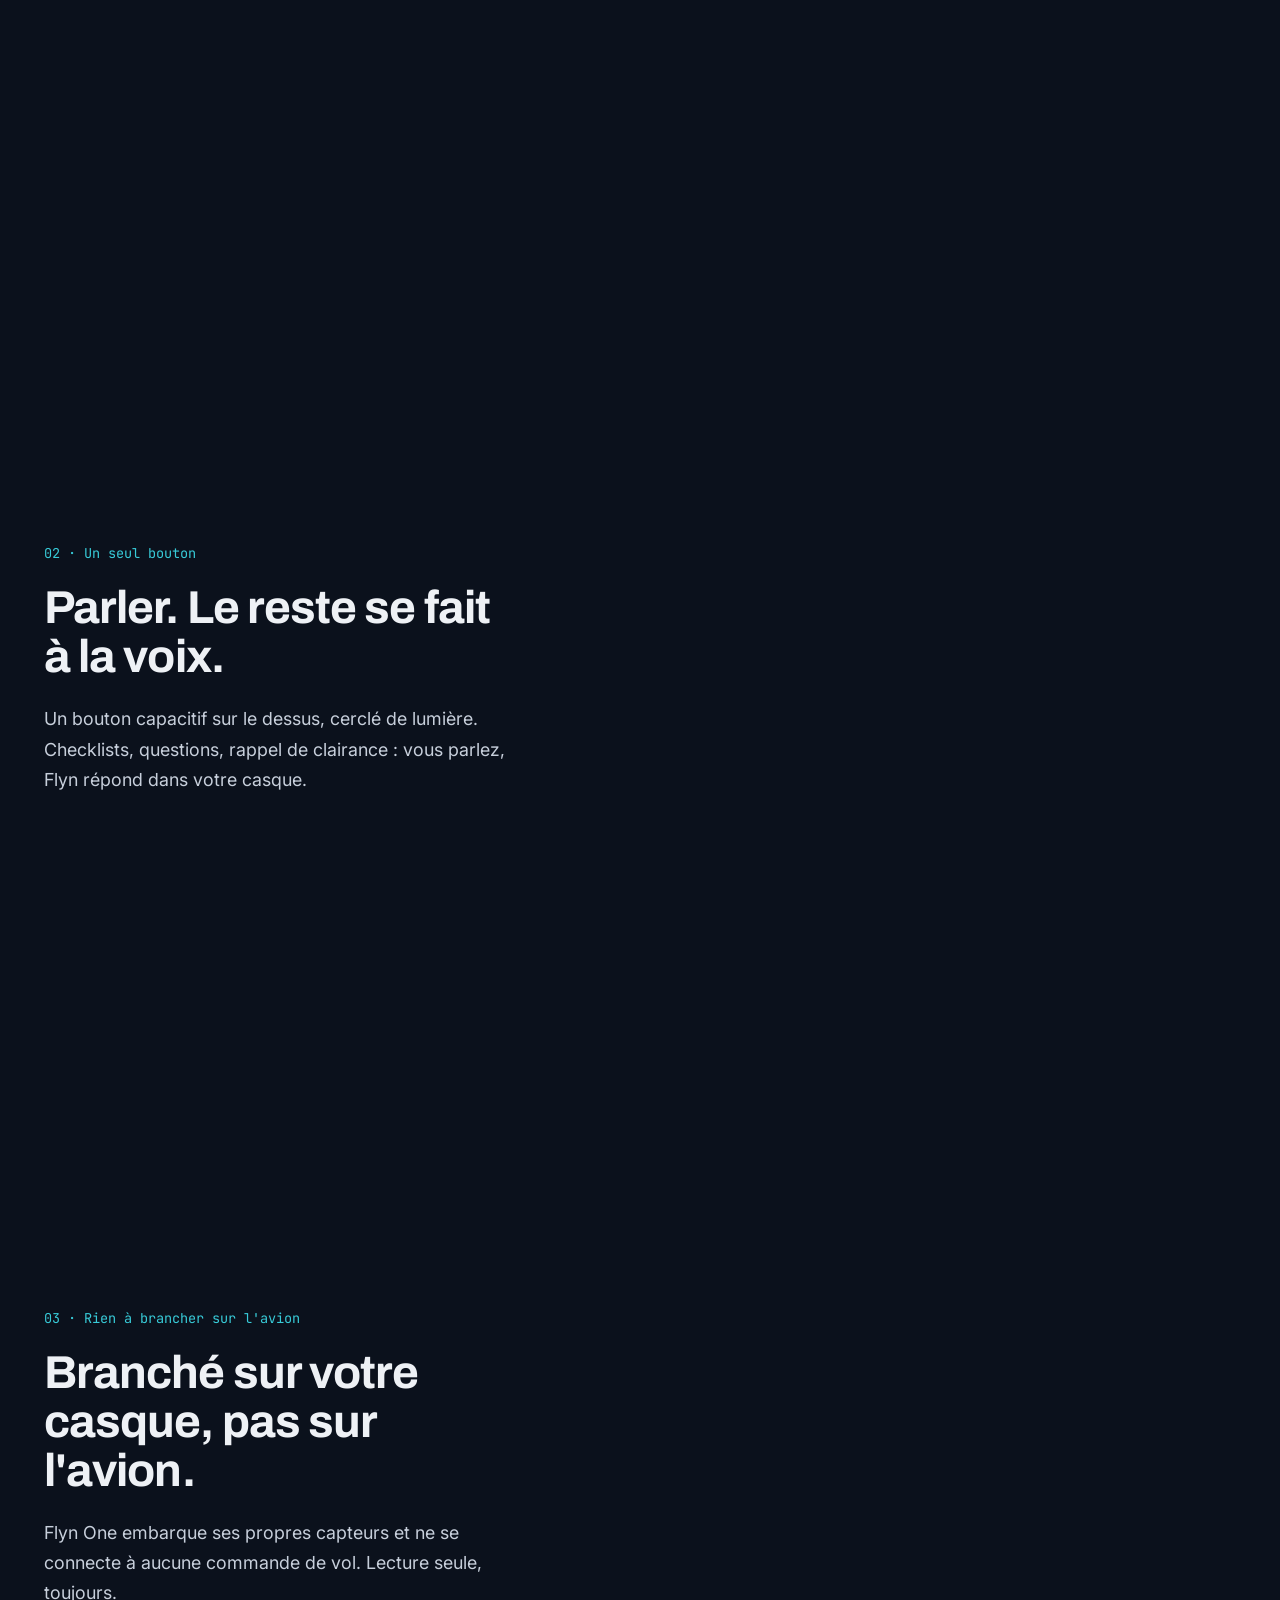
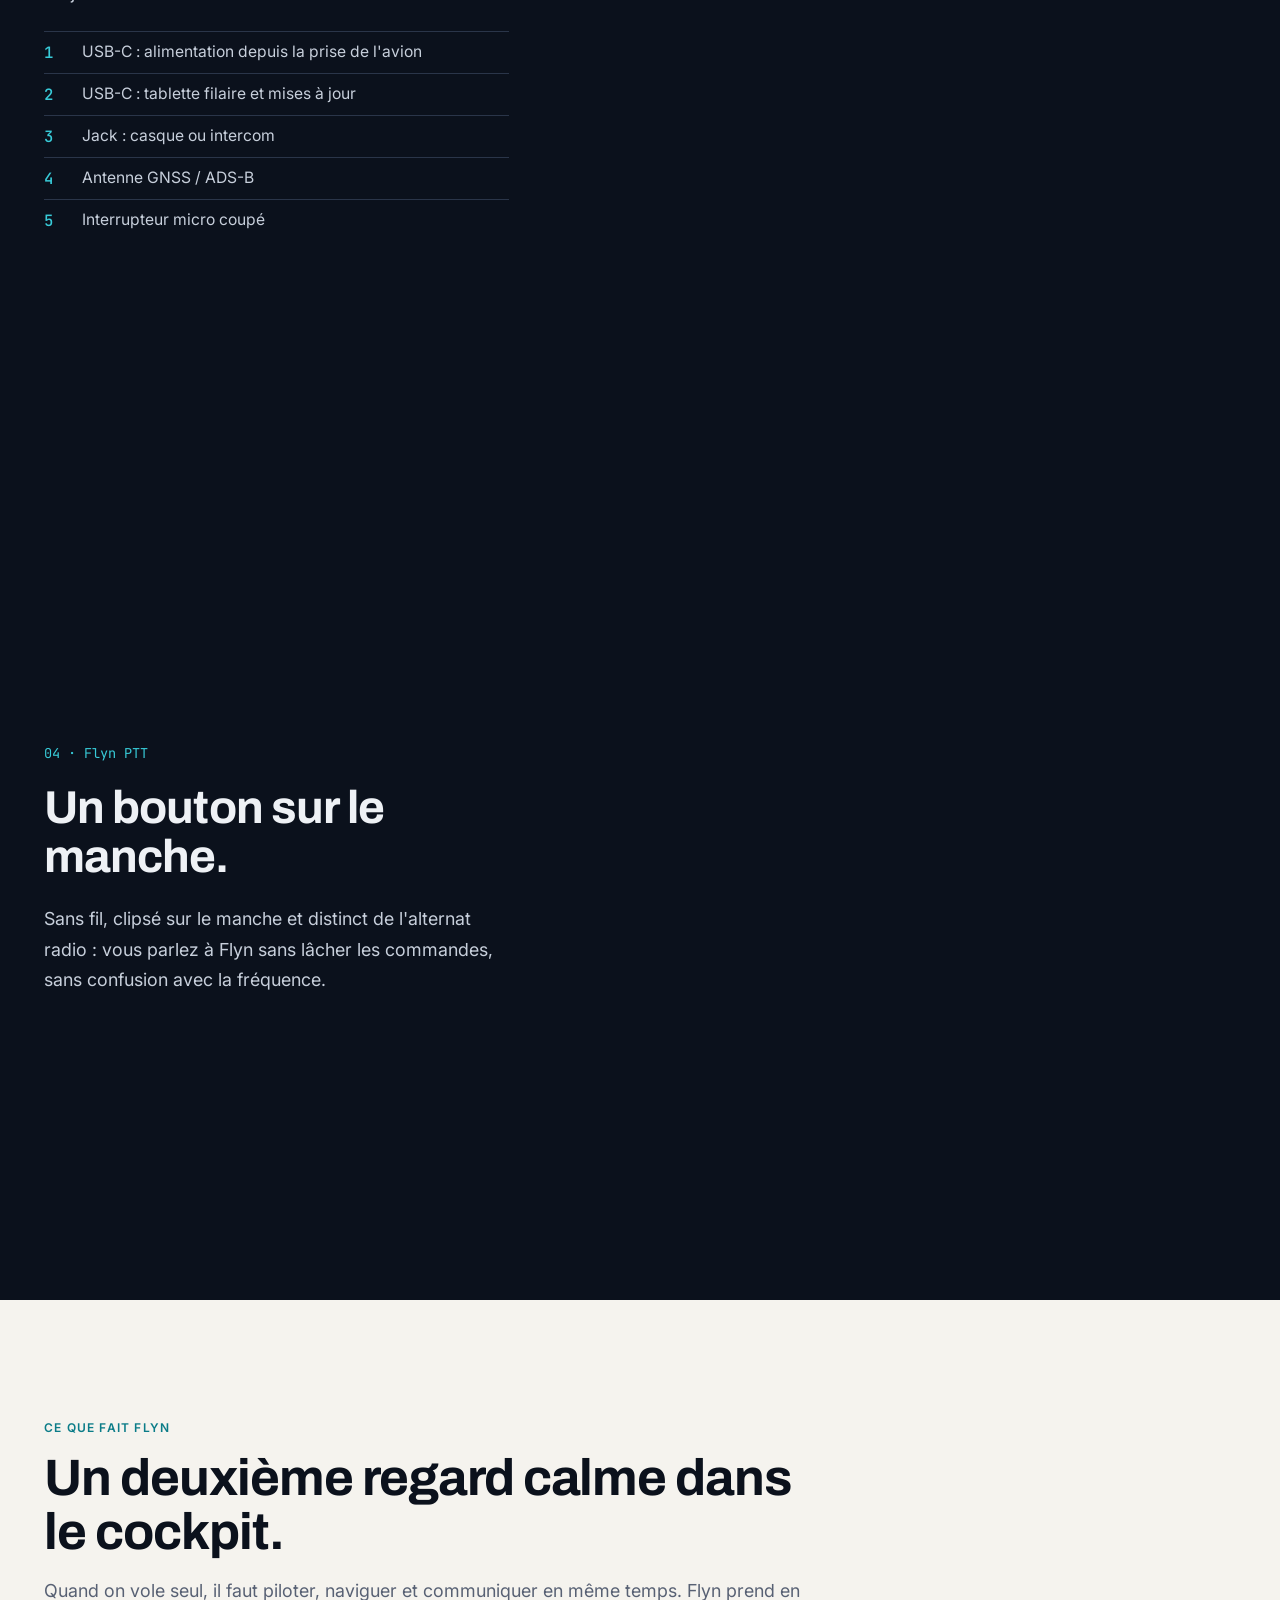
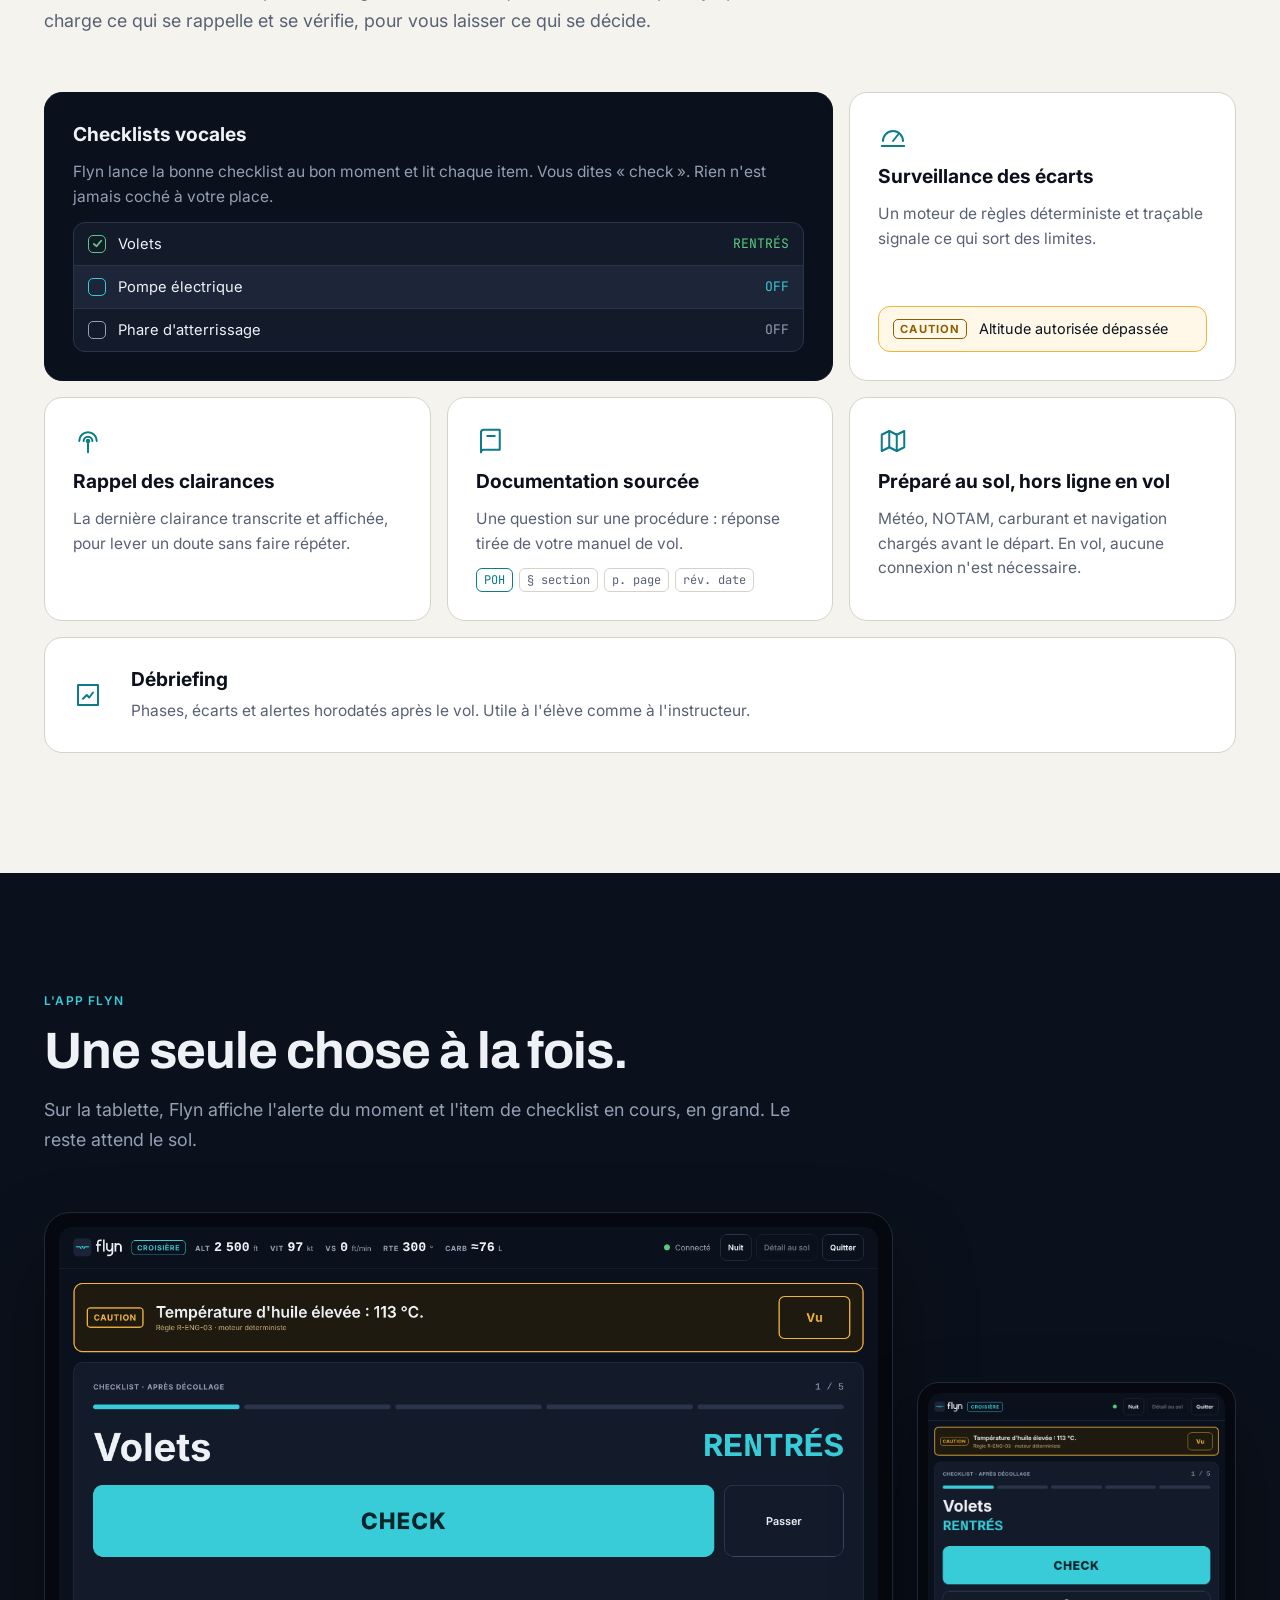
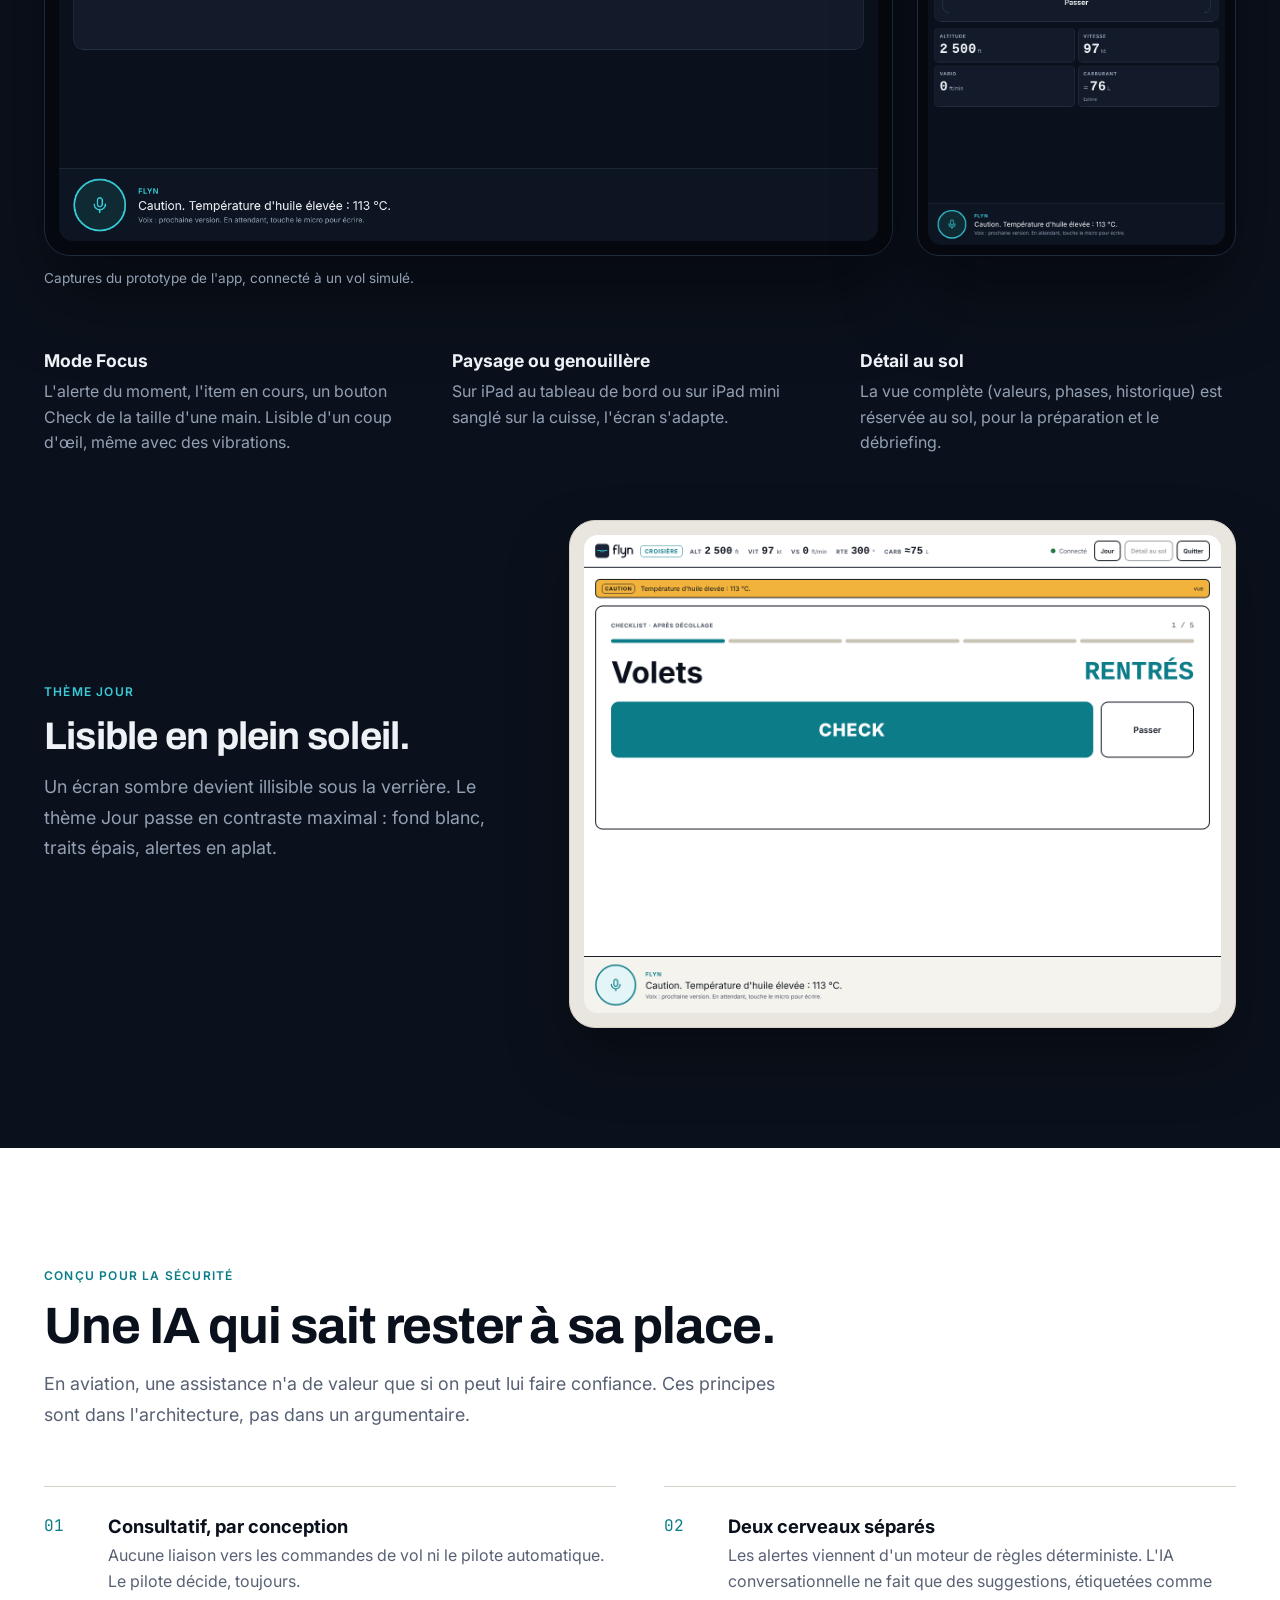
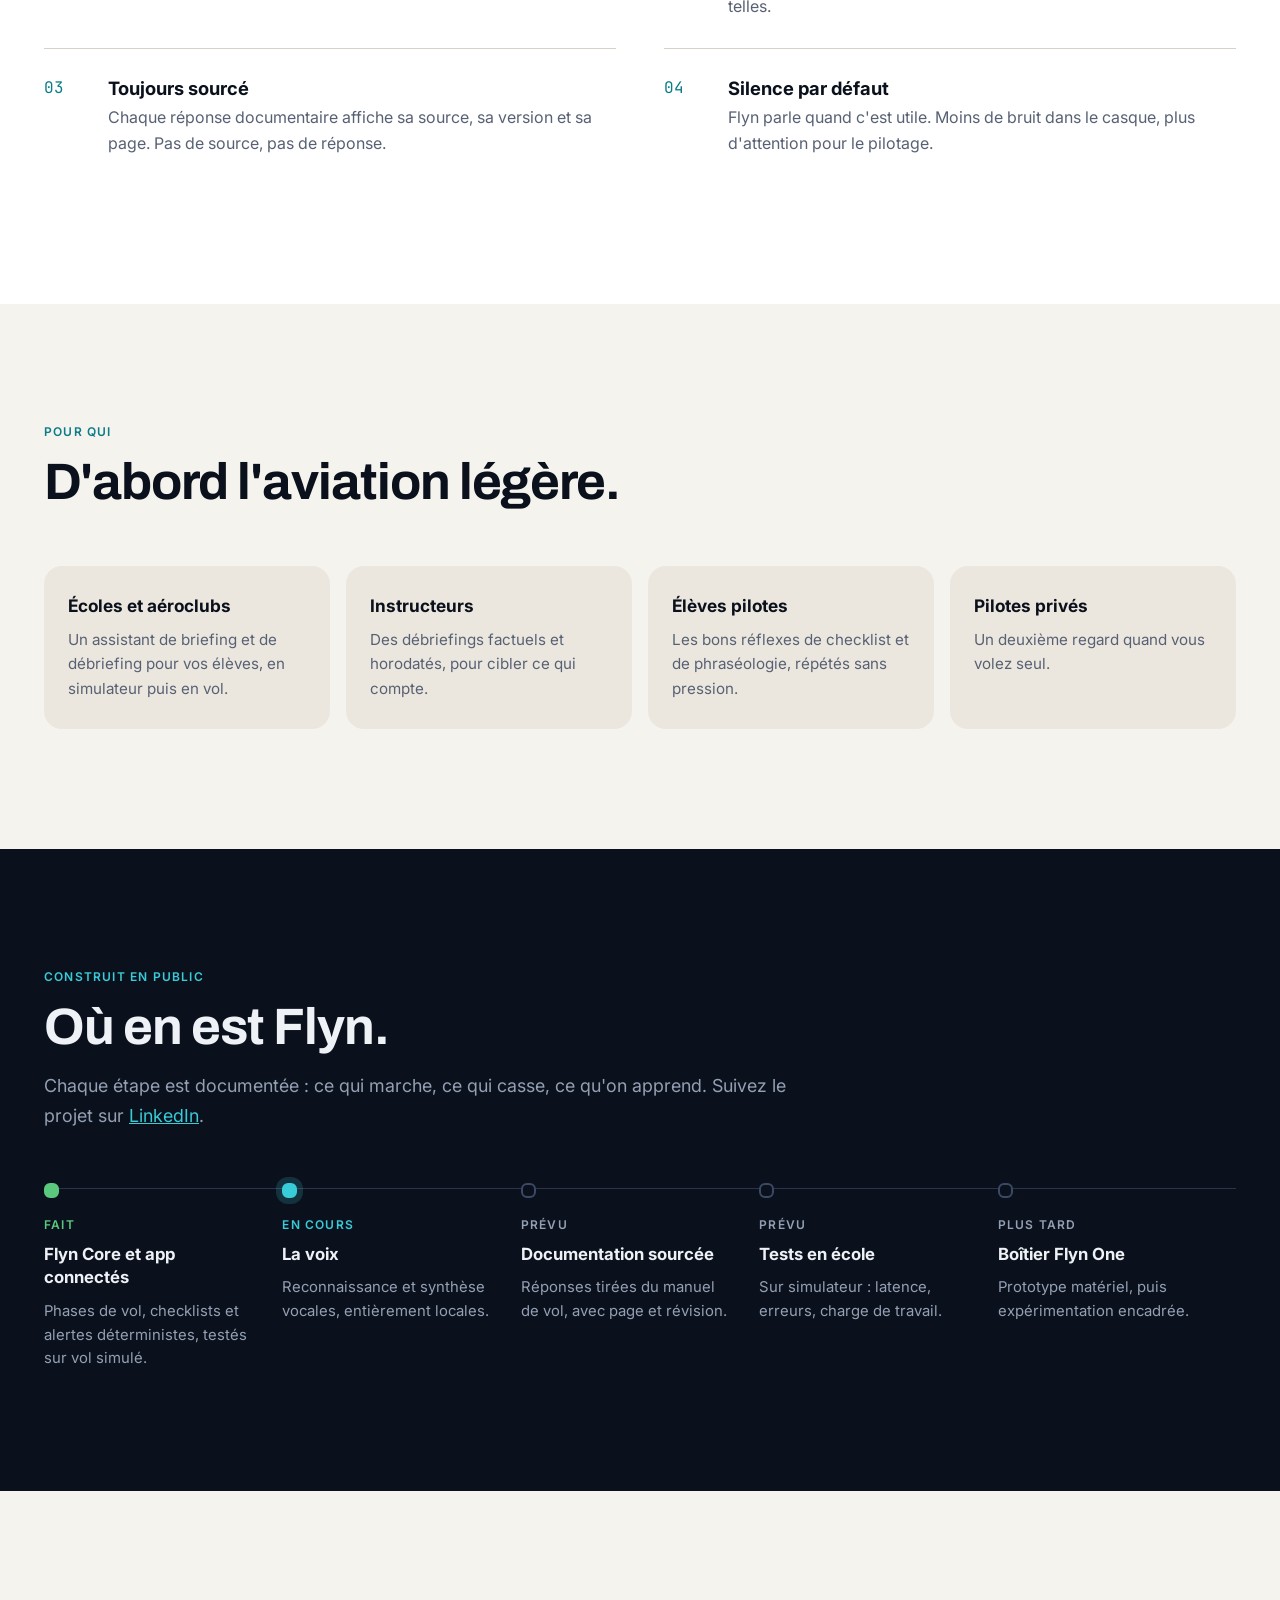
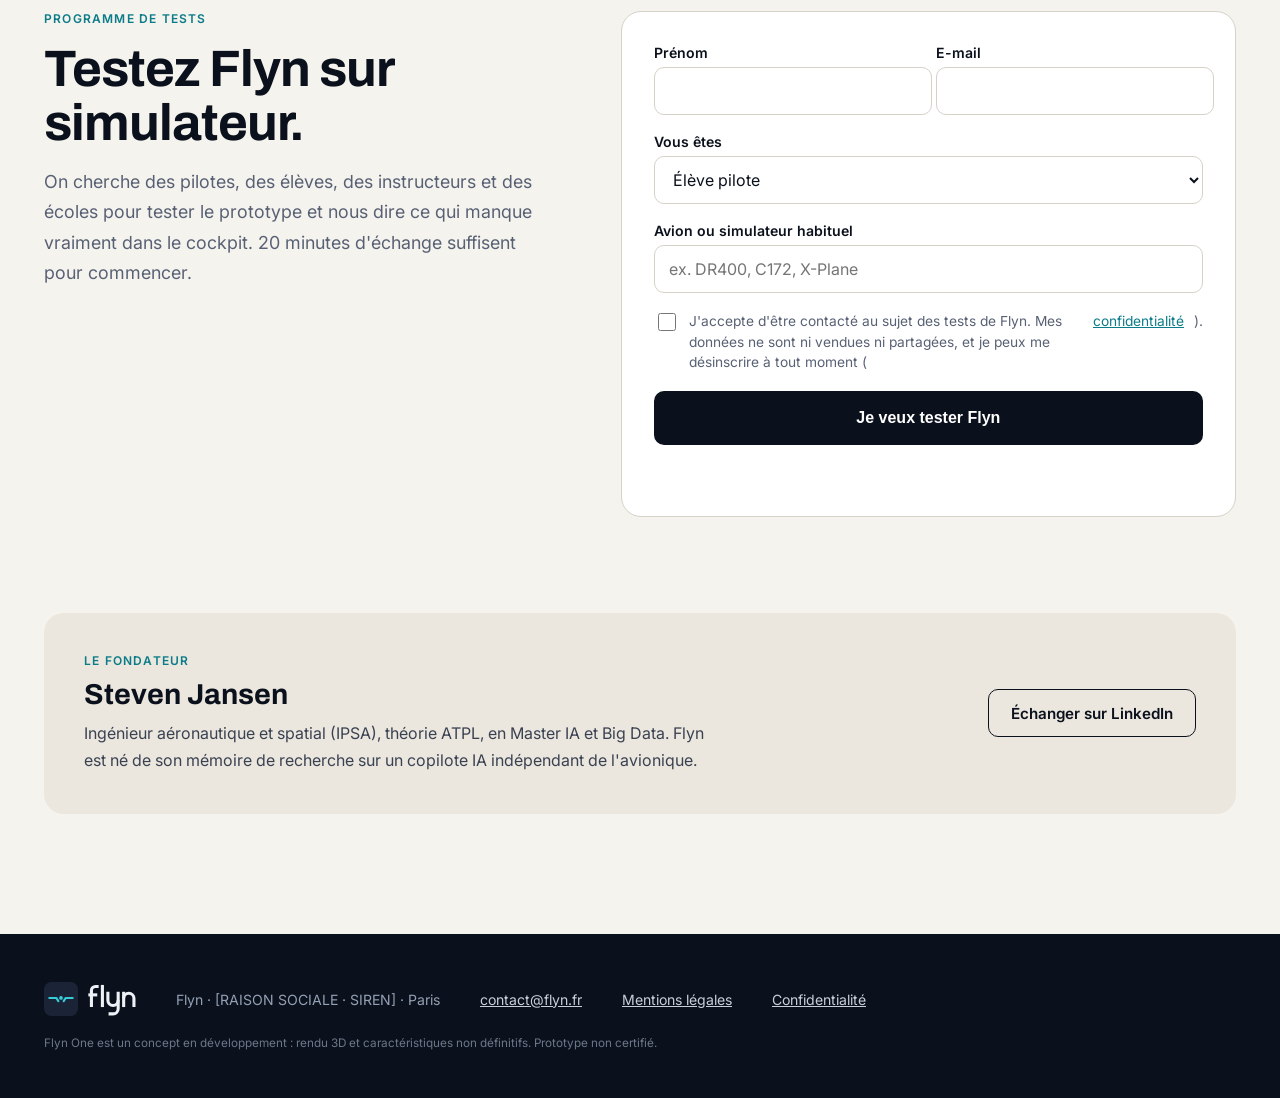
==== commit e552ec1e: "Domaine flyn.fr et adresse contact@flyn.fr" ====
--- a/index.html
+++ b/index.html
@@ -272,7 +272,7 @@
   <div class="wrap foot-in">
     <a class="nav-logo" href="#top" aria-label="Flyn, haut de page"><svg width="34" height="34" viewBox="0 0 64 64" aria-hidden="true"><rect width="64" height="64" rx="14" fill="#1a2436"/><g fill="none" stroke="#38cbd8" stroke-width="4" stroke-linecap="round" stroke-linejoin="round"><path d="M10 30 H23 L27 36"/><path d="M54 30 H41 L37 36"/></g><circle cx="32" cy="30" r="3.5" fill="#38cbd8"/></svg><svg width="48" height="33" viewBox="0 0 140 96" aria-hidden="true"><g fill="none" stroke="#eef1f5" stroke-width="9"><path d="M10 70 V22 A12 12 0 0 1 22 10 H31"/><path d="M1 34.5 H27"/><path d="M42 5.5 V70"/><path d="M58 25.5 V50.5 A15 15 0 0 0 88 50.5"/><path d="M88 25.5 V75 A15 15 0 0 1 73 90 H60"/><path d="M104 25.5 V70"/><path d="M104 45 A15 15 0 0 1 134 45 V70"/></g></svg></a>
     <span>Flyn · [RAISON SOCIALE · SIREN] · Paris</span>
-    <a href="mailto:[CONTACT@DOMAINE]">[contact@domaine]</a>
+    <a href="mailto:contact@flyn.fr">contact@flyn.fr</a>
     <a href="mentions-legales.html">Mentions légales</a>
     <a href="confidentialite.html">Confidentialité</a>
     <small>Flyn One est un concept en développement : rendu 3D et caractéristiques non définitifs. Prototype non certifié.</small>
@@ -314,7 +314,7 @@
 form.addEventListener('submit', async (e) => {
   e.preventDefault();
   if (form.action.includes('%5BURL') || form.getAttribute('action').startsWith('[')) {
-    status.textContent = 'Le formulaire n\u2019est pas encore branché. Écrivez-nous en attendant : [contact@domaine].';
+    status.textContent = 'Le formulaire n\u2019est pas encore branché. Écrivez-nous en attendant : contact@flyn.fr.';
     return;
   }
   status.textContent = 'Envoi…';
@@ -324,7 +324,7 @@
     form.reset();
     status.textContent = 'Merci ! On vous recontacte très vite pour organiser un premier échange.';
   } catch {
-    status.textContent = 'L\u2019envoi a échoué. Réessayez, ou écrivez-nous : [contact@domaine].';
+    status.textContent = 'L\u2019envoi a échoué. Réessayez, ou écrivez-nous : contact@flyn.fr.';
   }
 });
 addEventListener('resize', onScroll);
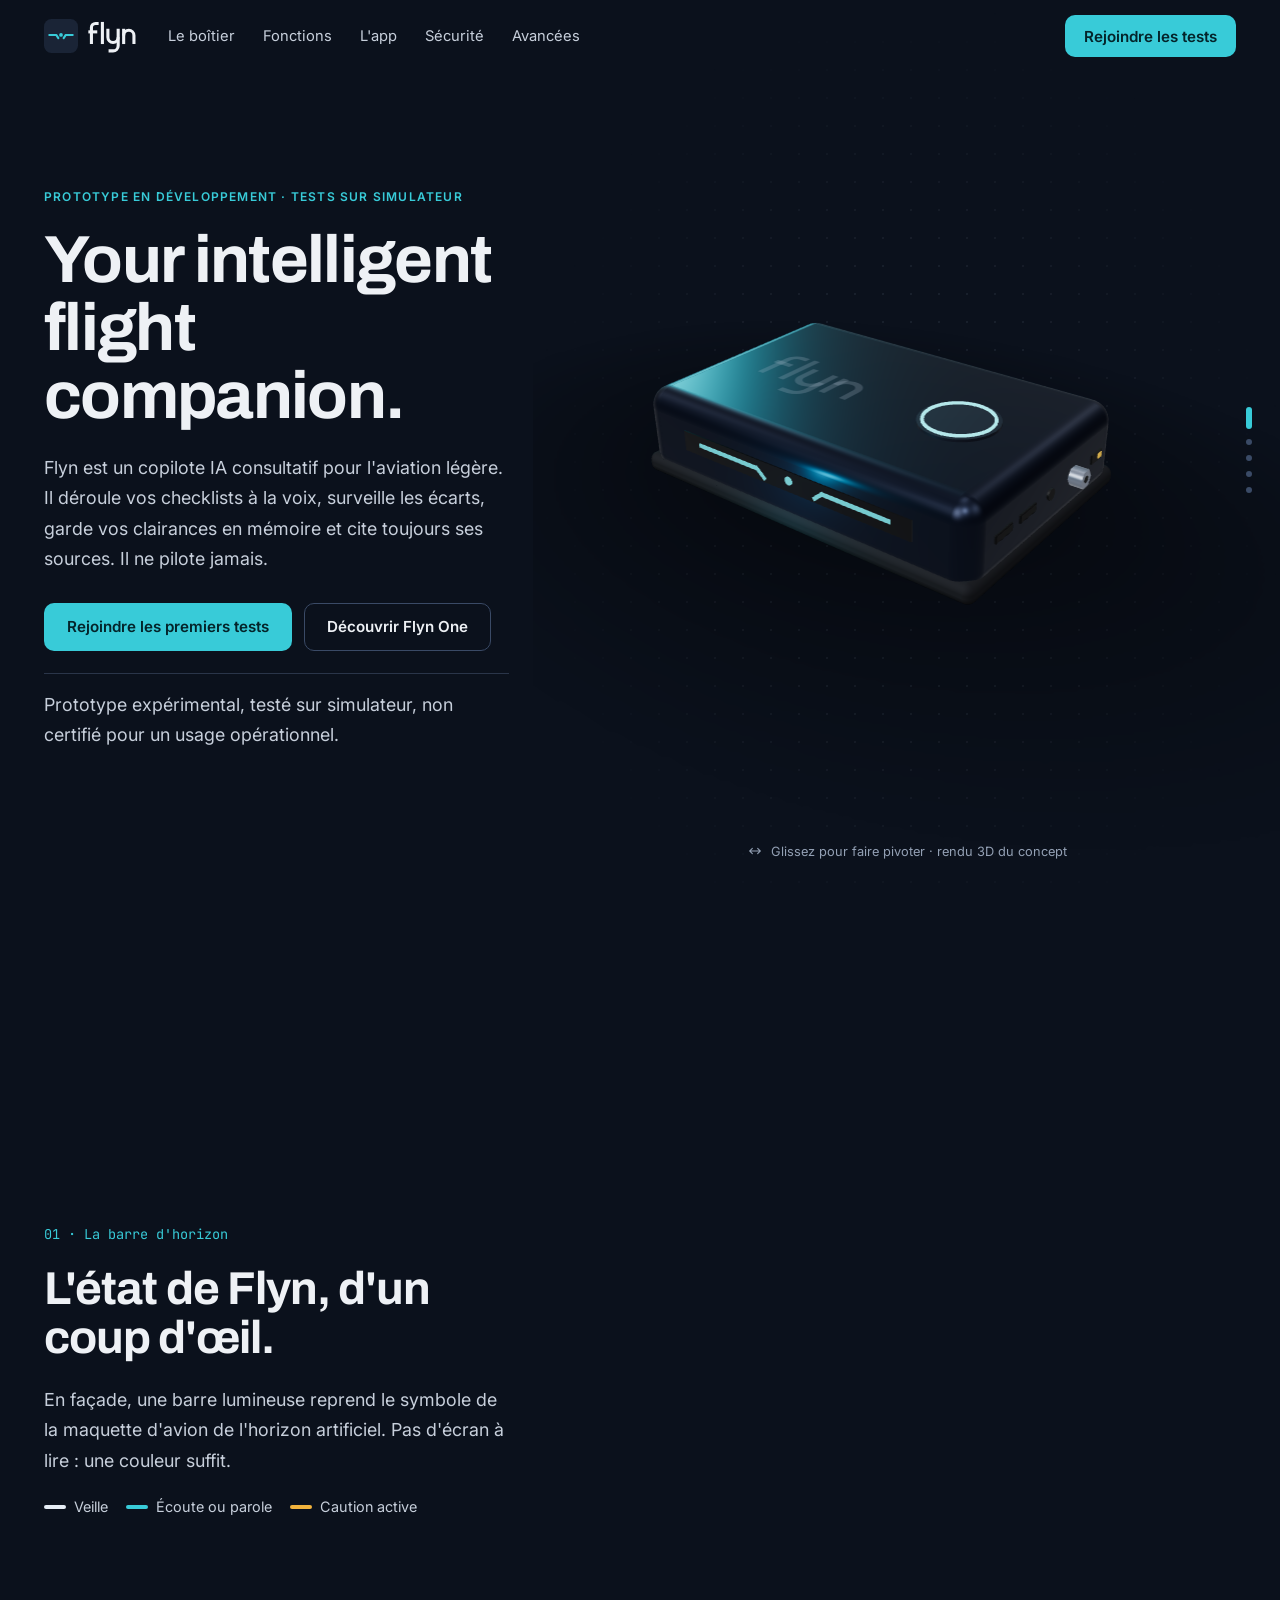
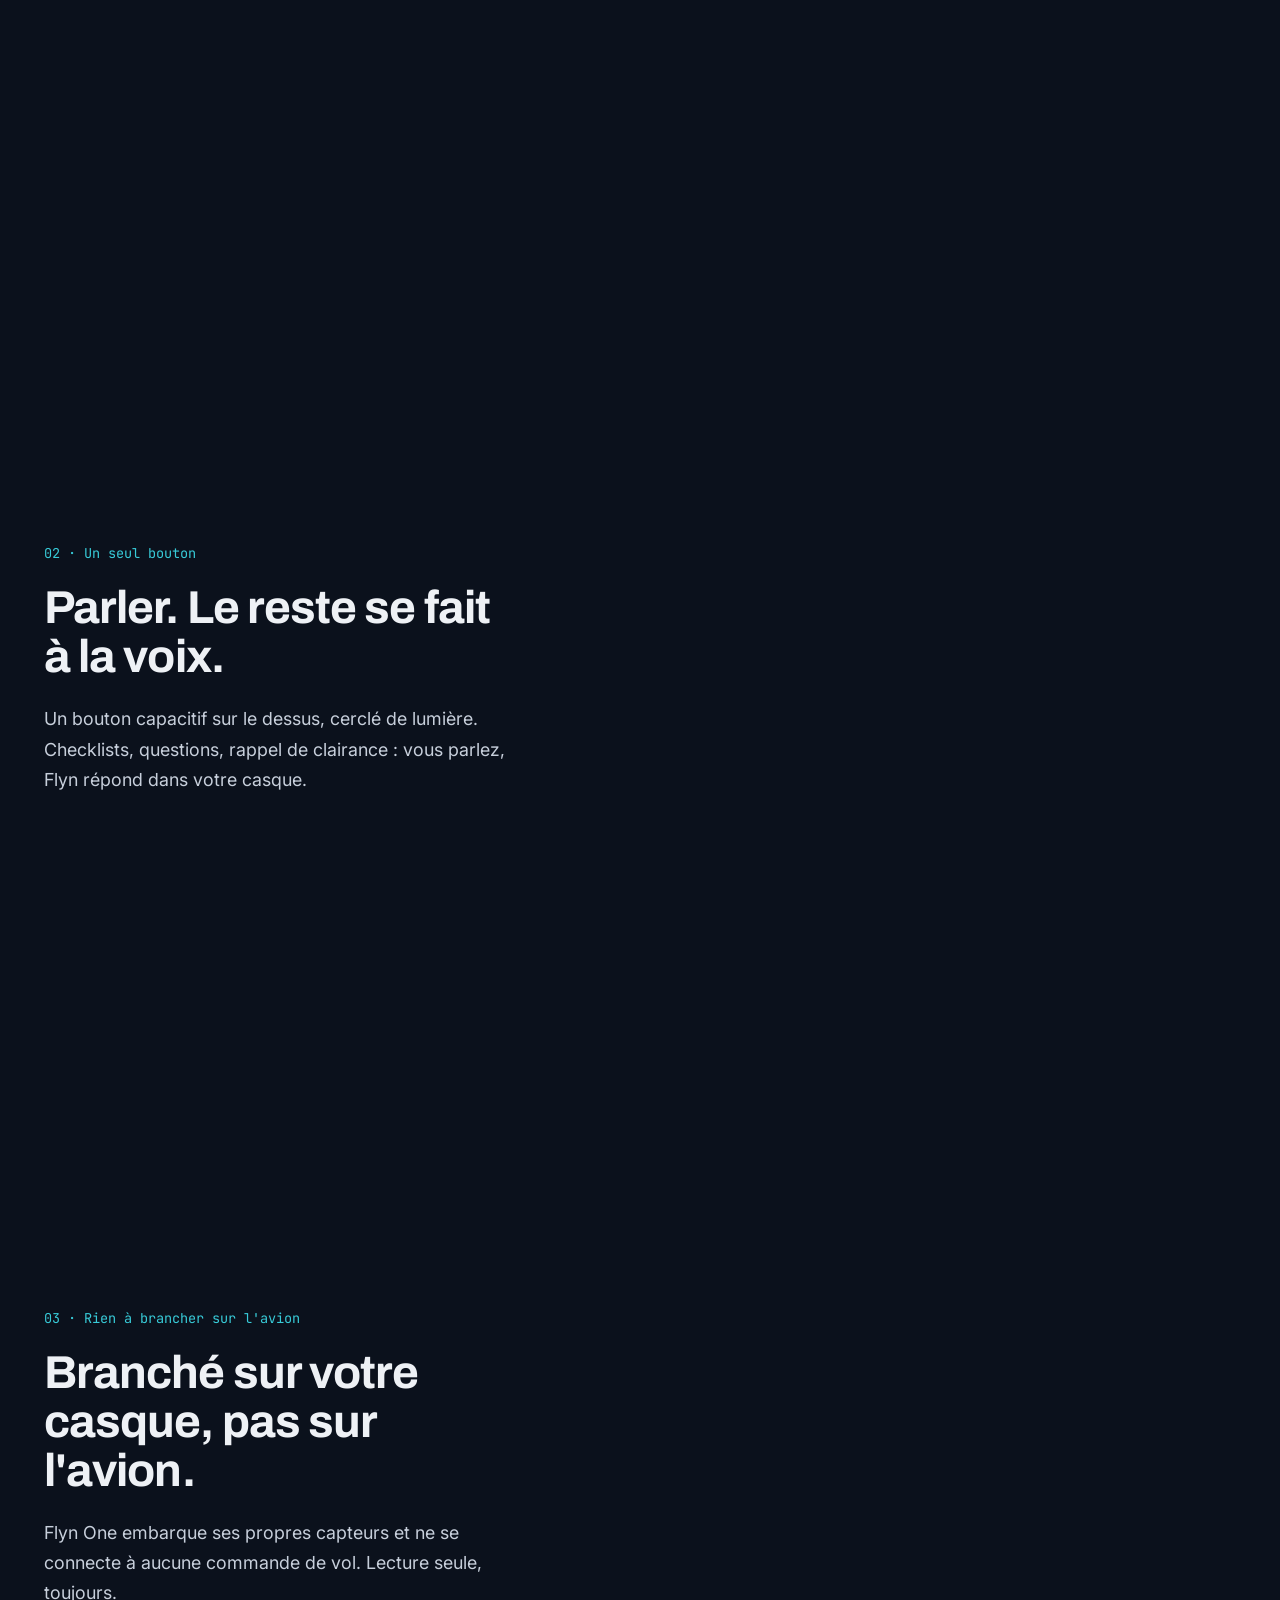
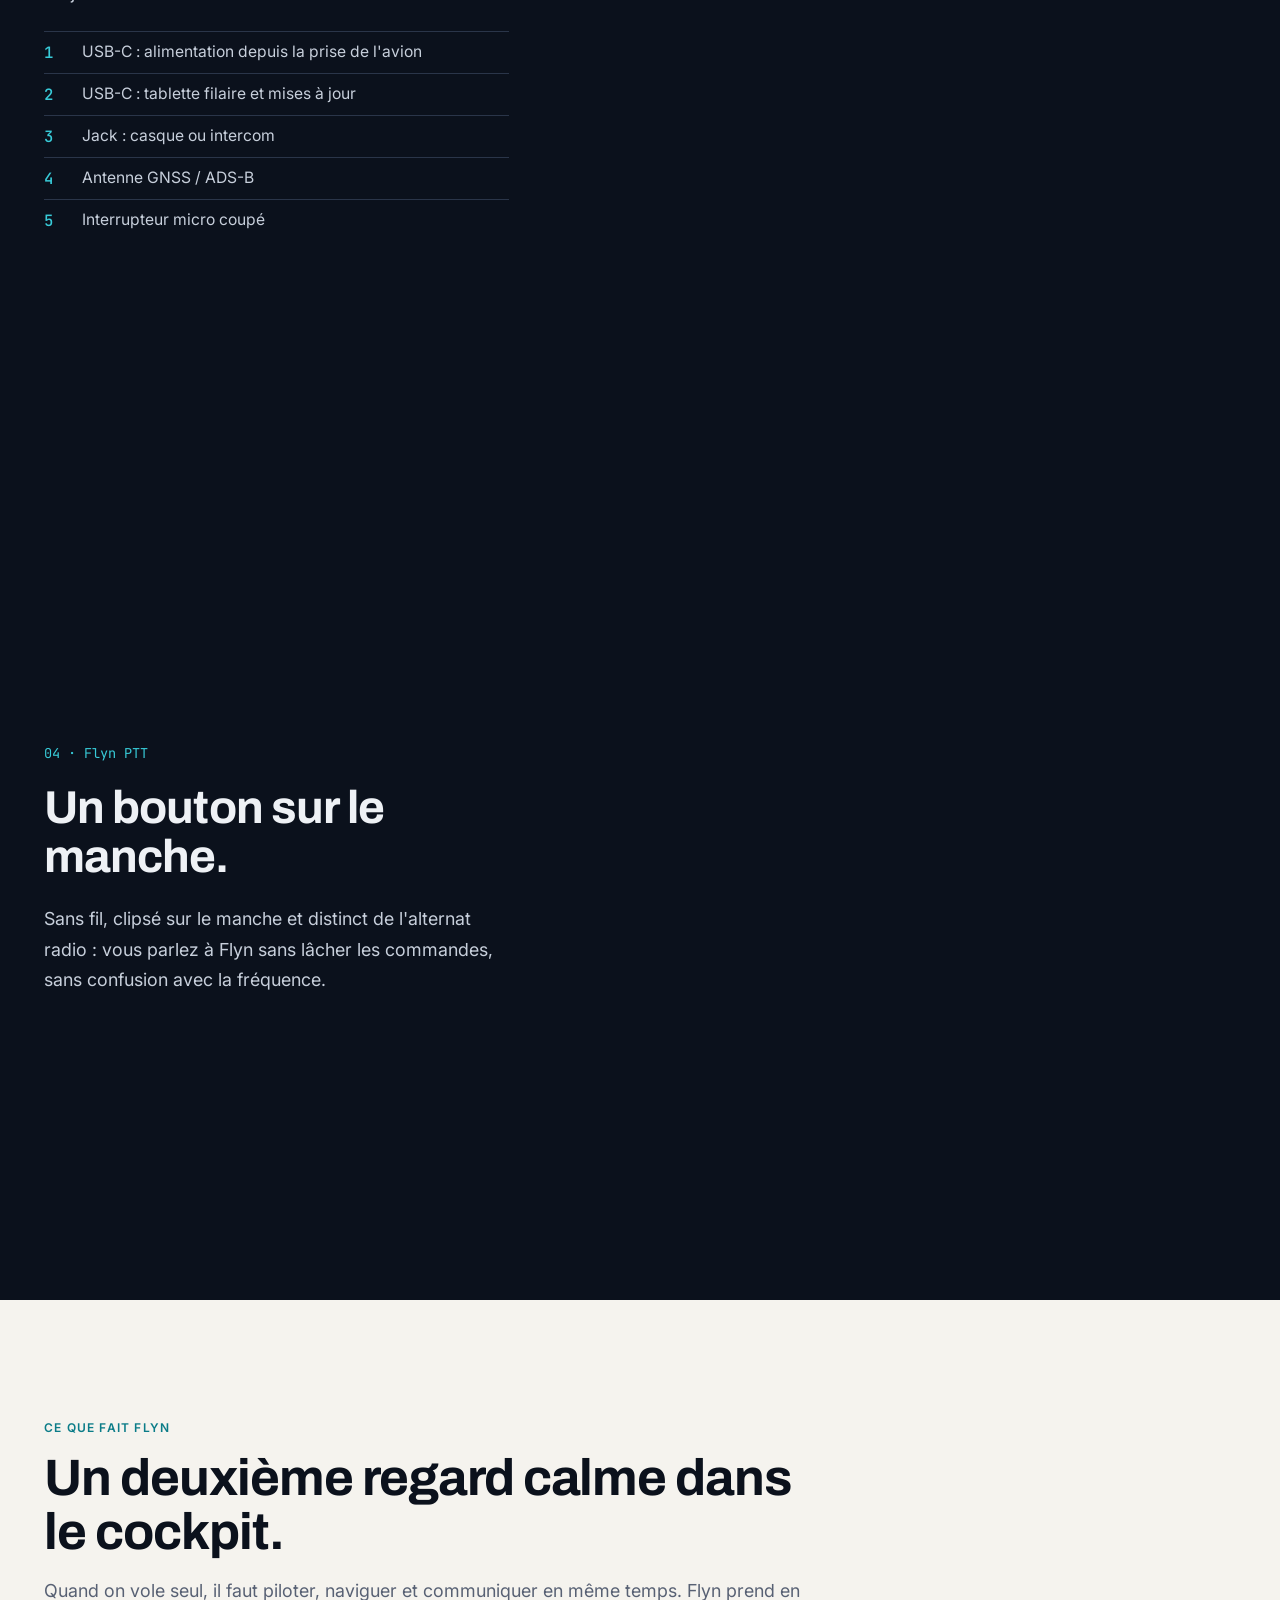
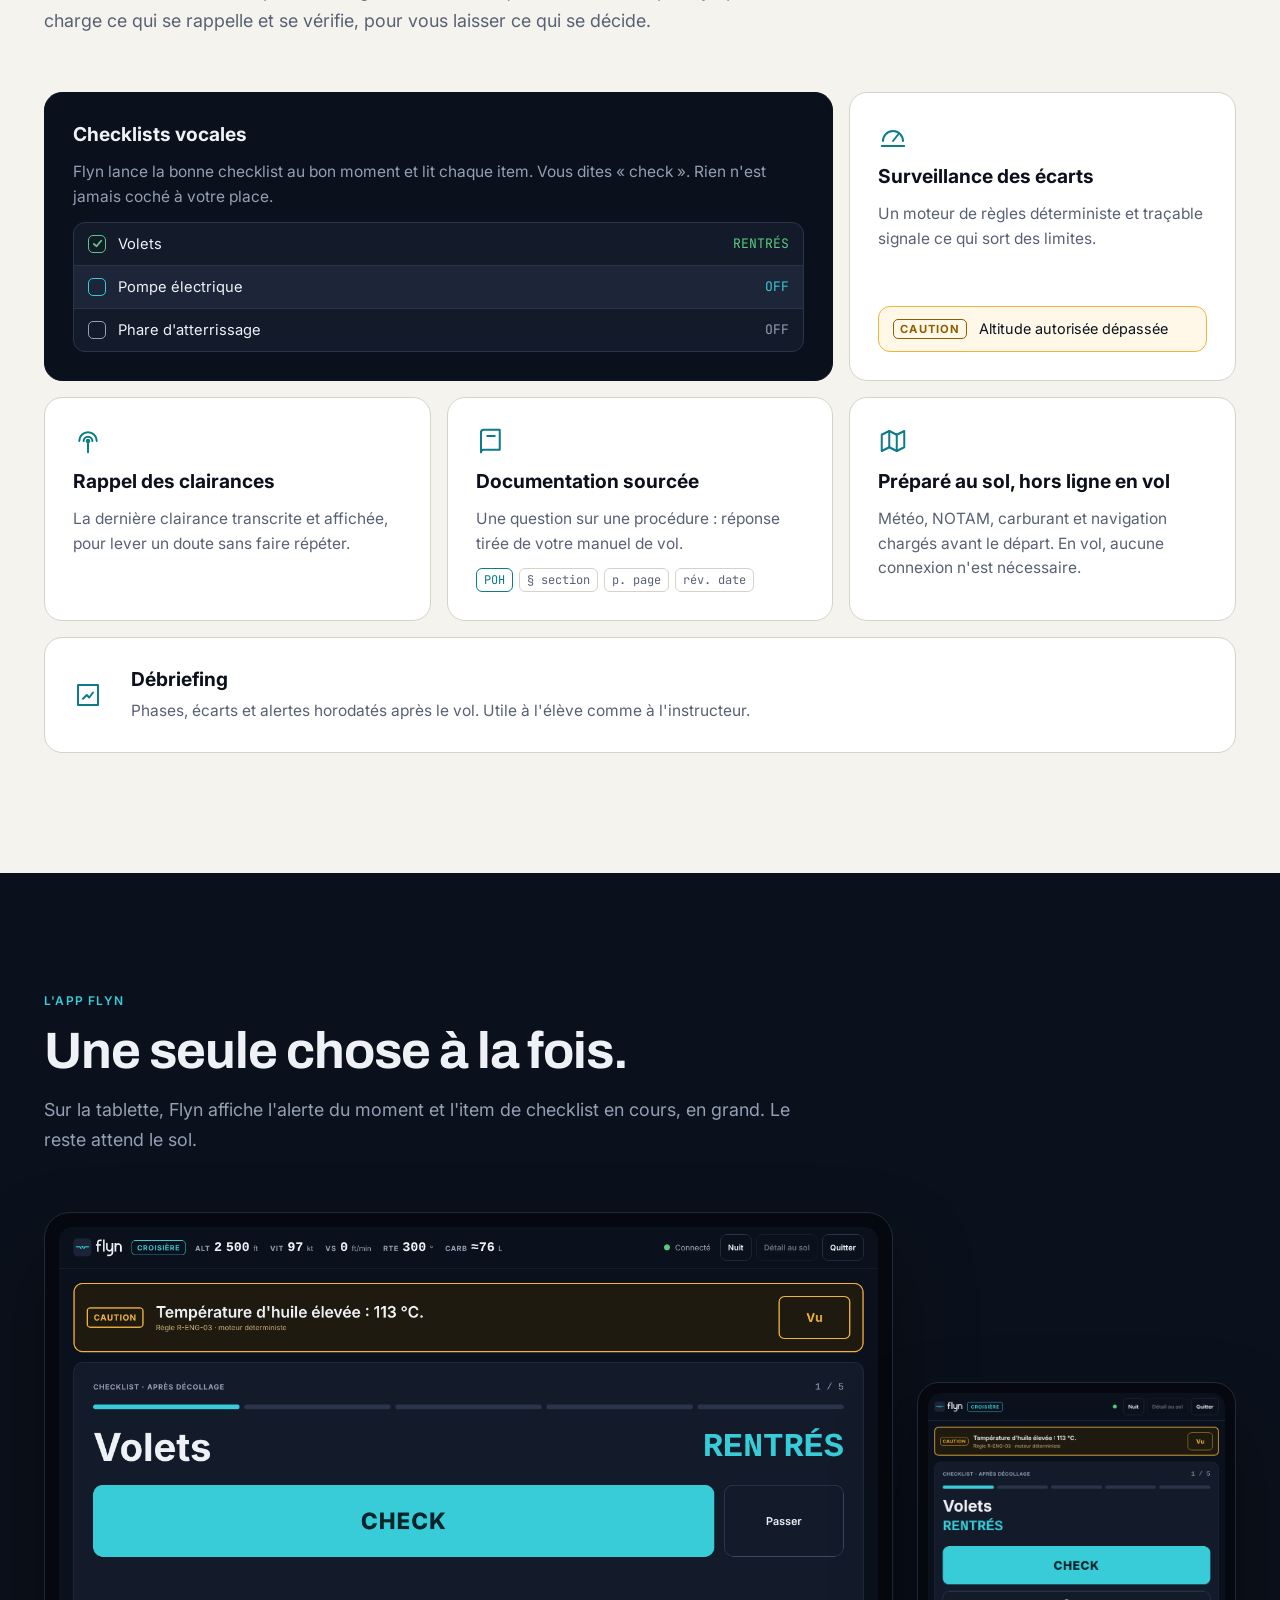
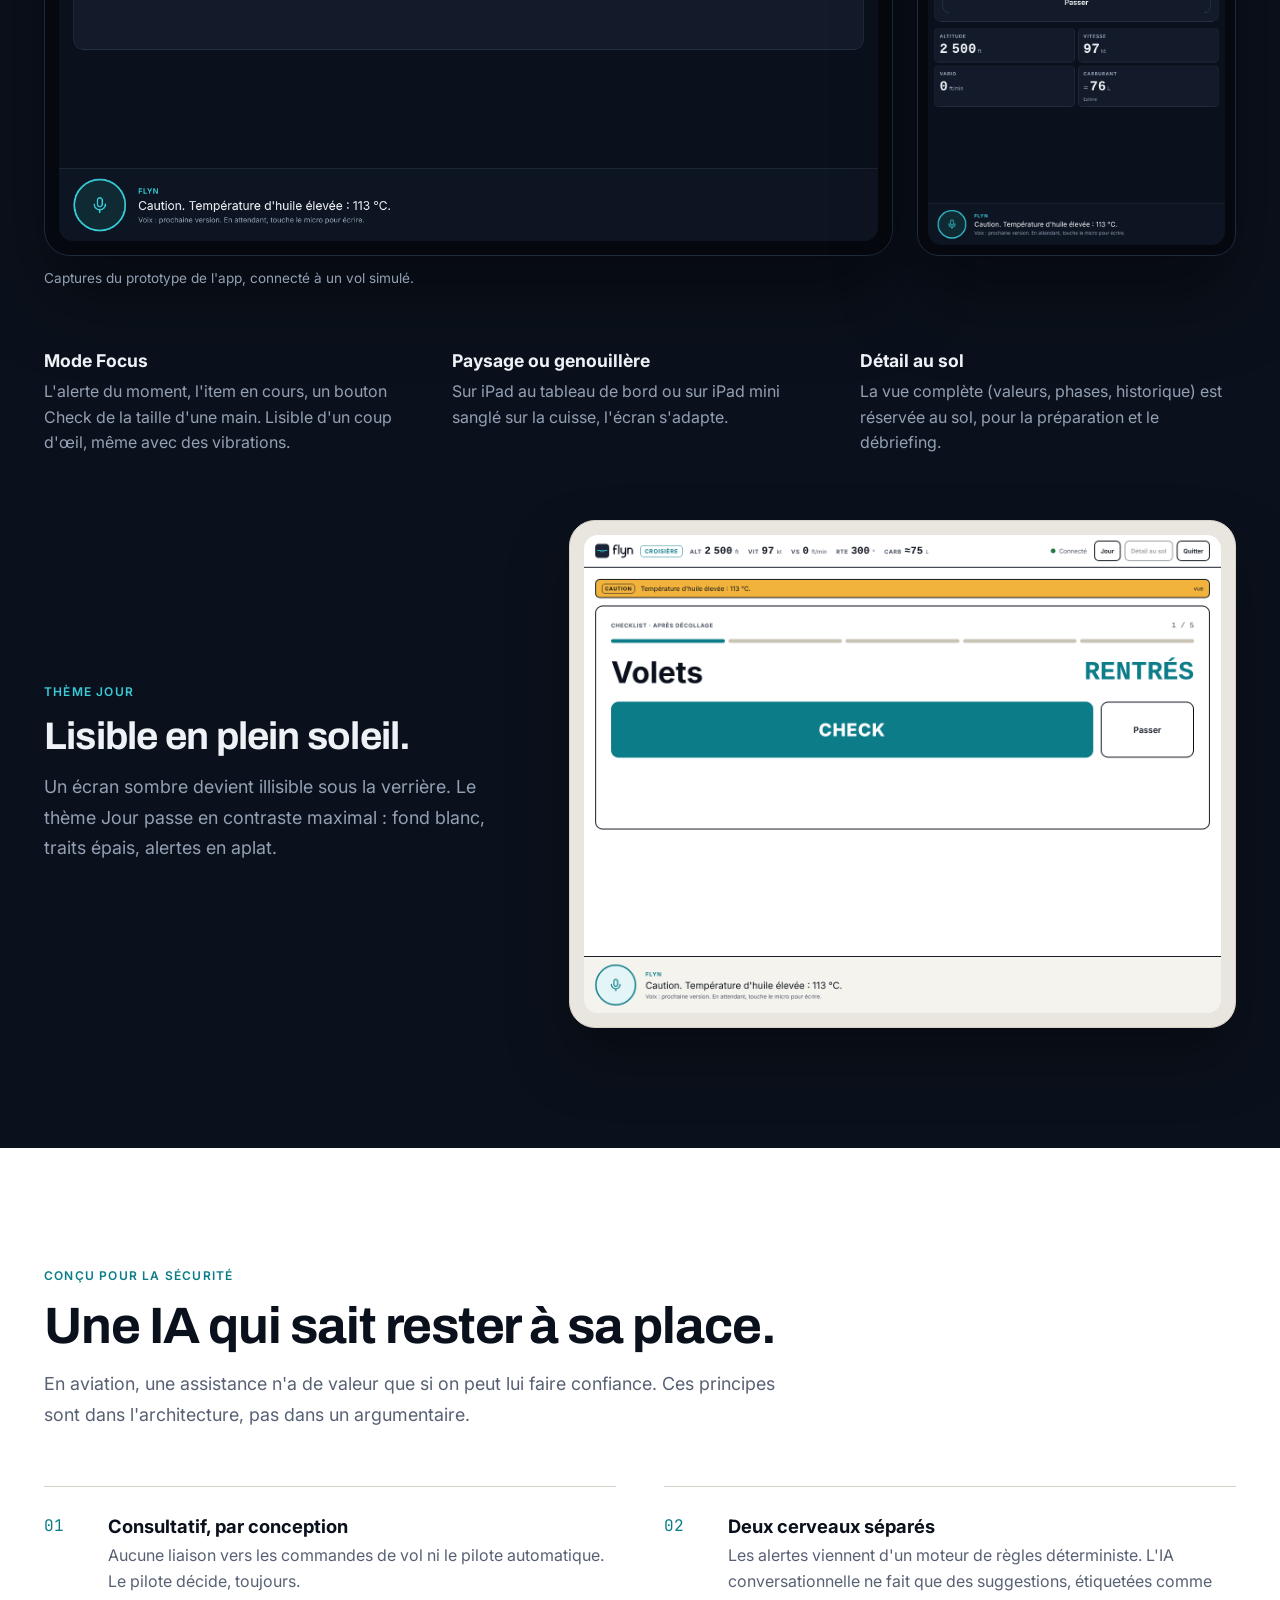
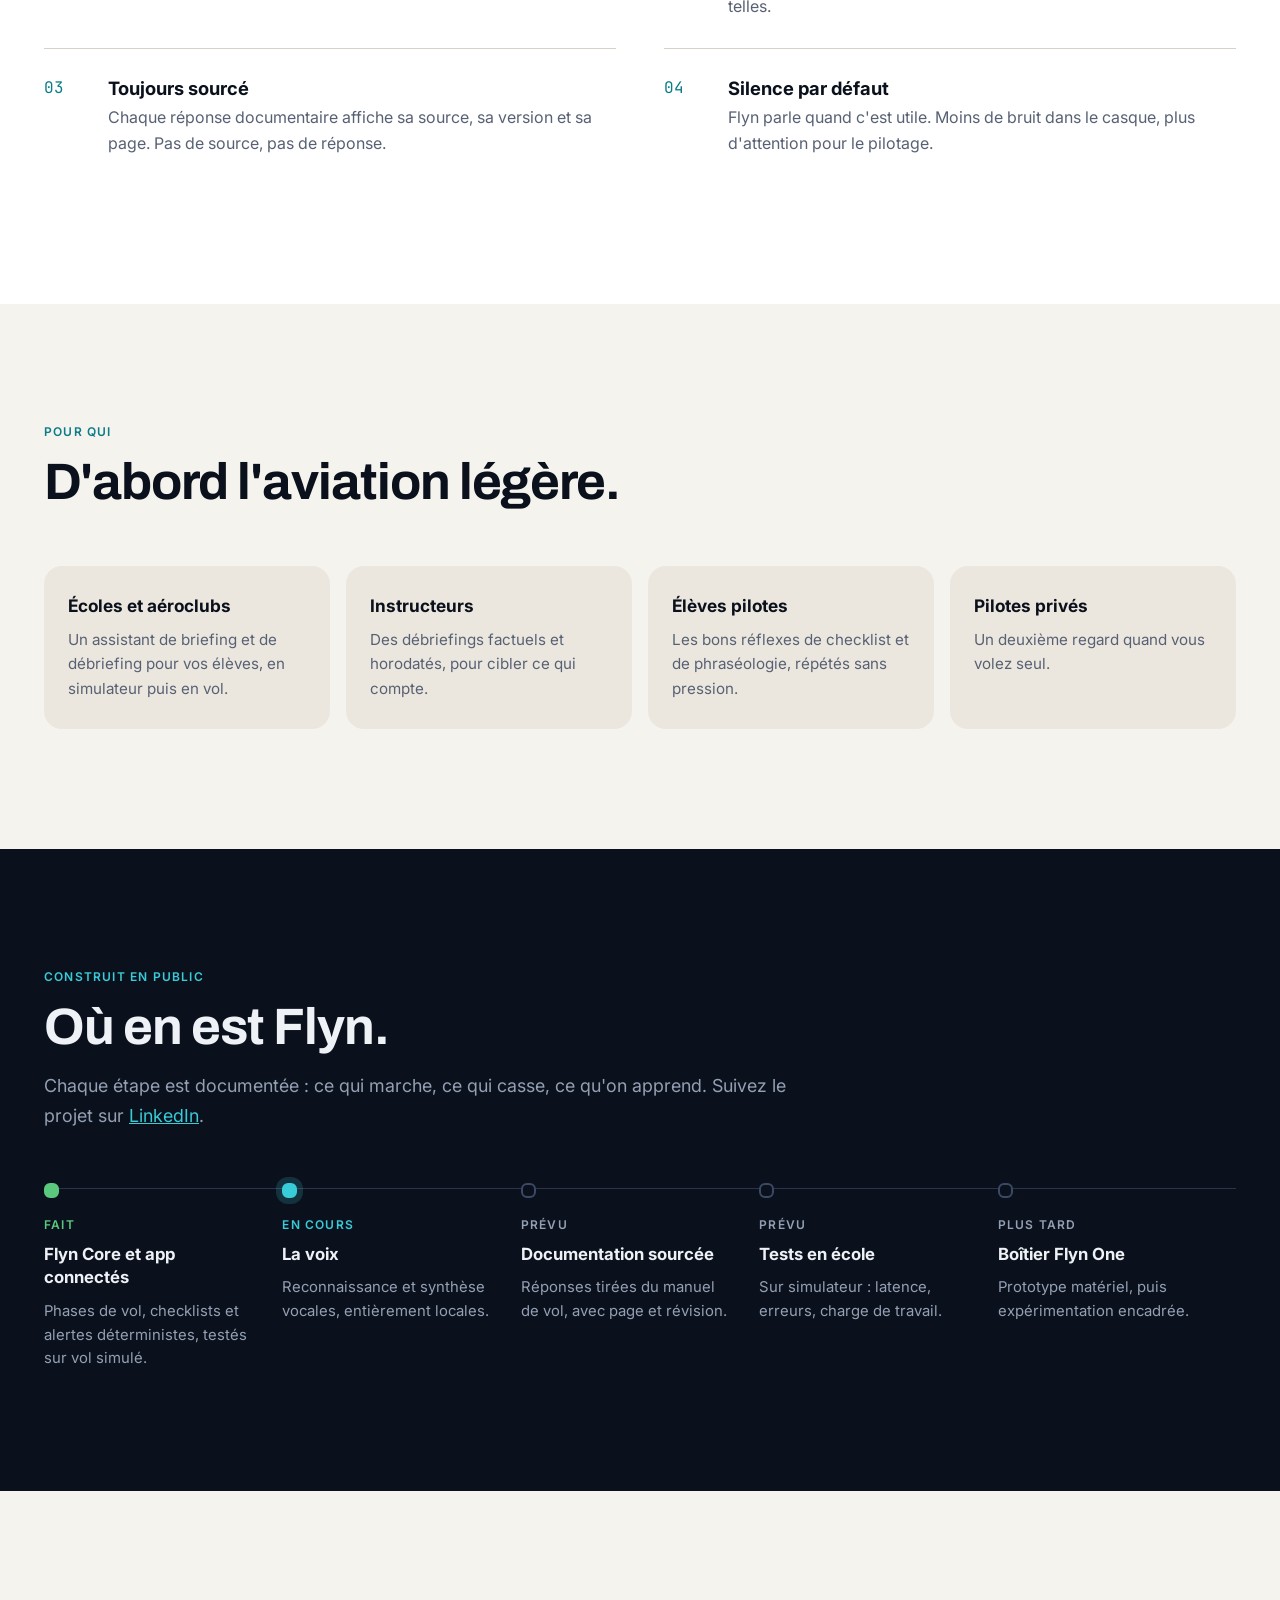
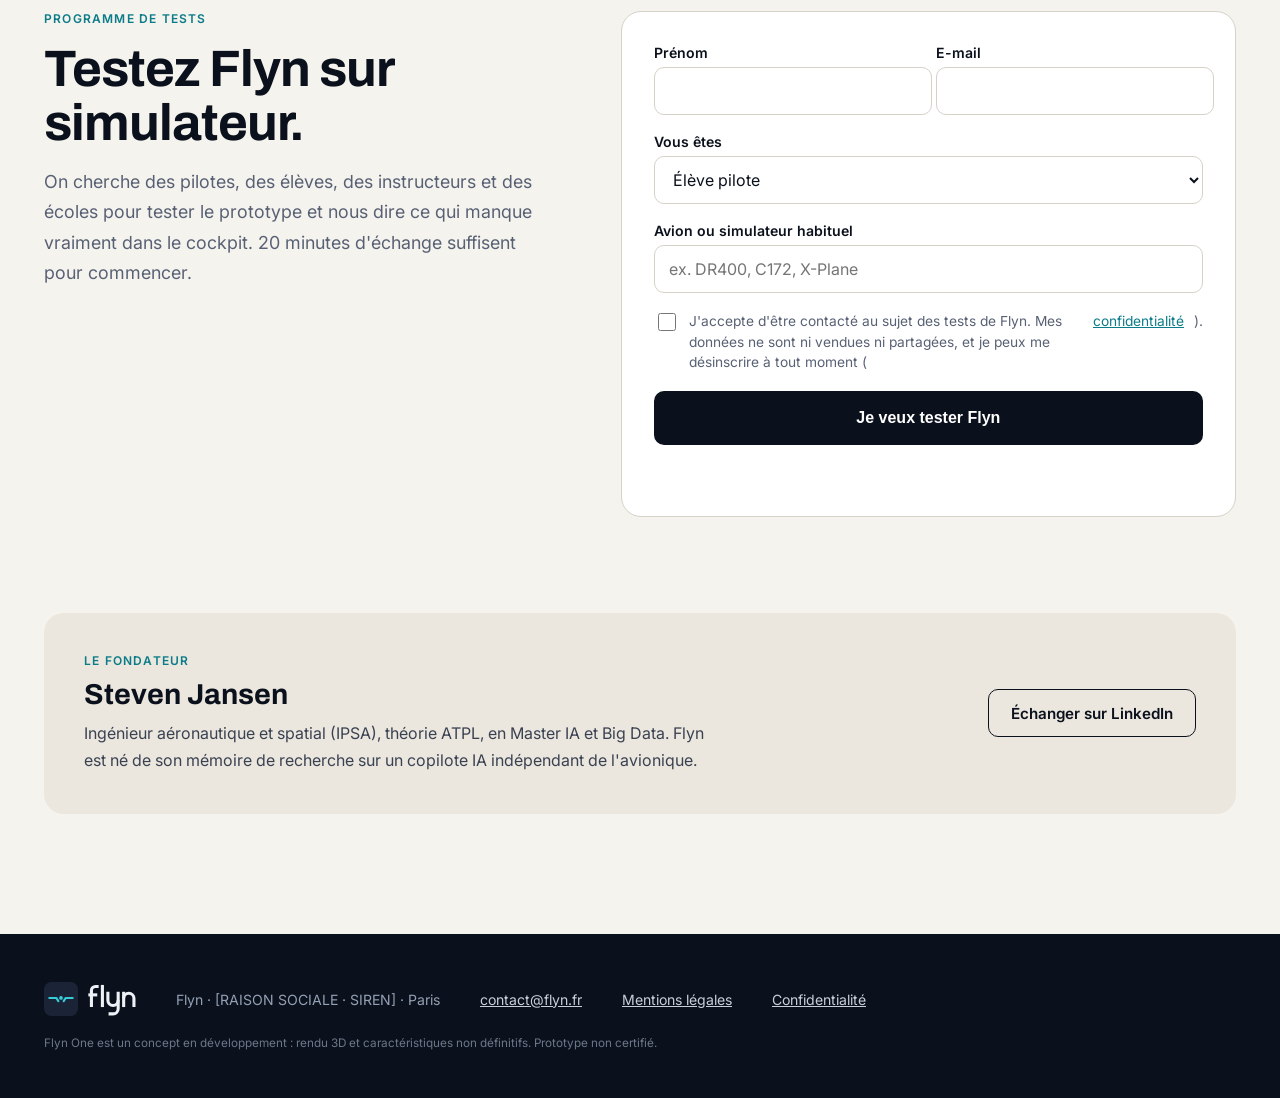
==== commit c50c4f66: "Liens LinkedIn (page Flyn et profil)" ====
--- a/index.html
+++ b/index.html
@@ -229,7 +229,7 @@
 
 <section class="section dark" id="avancees">
   <div class="wrap">
-    <div class="head"><span class="label">Construit en public</span><h2>Où en est Flyn.</h2><p>Chaque étape est documentée : ce qui marche, ce qui casse, ce qu'on apprend. Suivez le projet sur <a href="[LIEN LINKEDIN]" style="color:#38cbd8">LinkedIn</a>.</p></div>
+    <div class="head"><span class="label">Construit en public</span><h2>Où en est Flyn.</h2><p>Chaque étape est documentée : ce qui marche, ce qui casse, ce qu'on apprend. Suivez le projet sur <a href="https://www.linkedin.com/company/147000626/" style="color:#38cbd8">LinkedIn</a>.</p></div>
     <div class="timeline">
       <div class="milestone done"><span class="label">Fait</span><h3>Flyn Core et app connectés</h3><p>Phases de vol, checklists et alertes déterministes, testés sur vol simulé.</p></div>
       <div class="milestone now"><span class="label">En cours</span><h3>La voix</h3><p>Reconnaissance et synthèse vocales, entièrement locales.</p></div>
@@ -262,7 +262,7 @@
   <div class="wrap" style="margin-top:96px">
     <div class="founder">
       <div><span class="label">Le fondateur</span><h2>Steven Jansen</h2><p>Ingénieur aéronautique et spatial (IPSA), théorie ATPL, en Master IA et Big Data. Flyn est né de son mémoire de recherche sur un copilote IA indépendant de l'avionique.</p></div>
-      <a class="btn btn-ghost" style="border-color:#0b111c;color:#0b111c" href="[LIEN LINKEDIN STEVEN]">Échanger sur LinkedIn</a>
+      <a class="btn btn-ghost" style="border-color:#0b111c;color:#0b111c" href="https://www.linkedin.com/in/stevenjansenpilot/">Échanger sur LinkedIn</a>
     </div>
   </div>
 </section>
